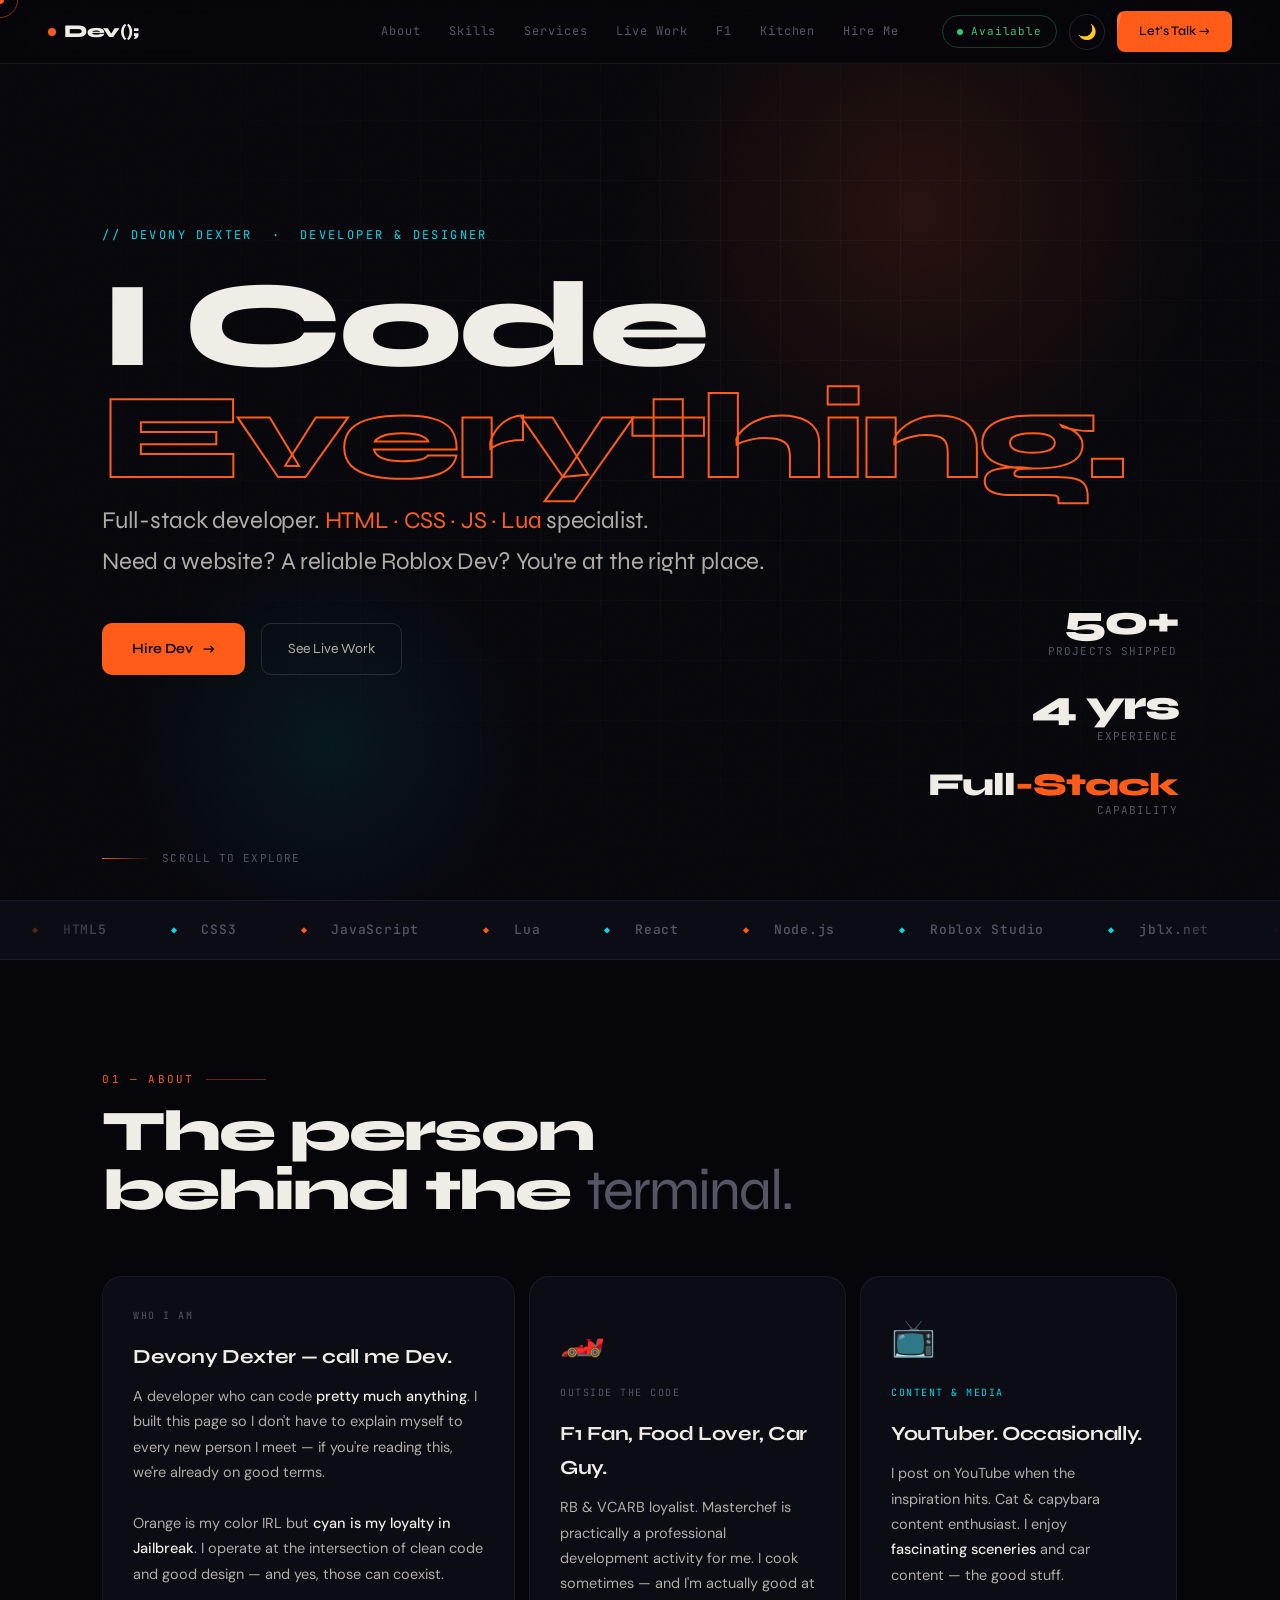
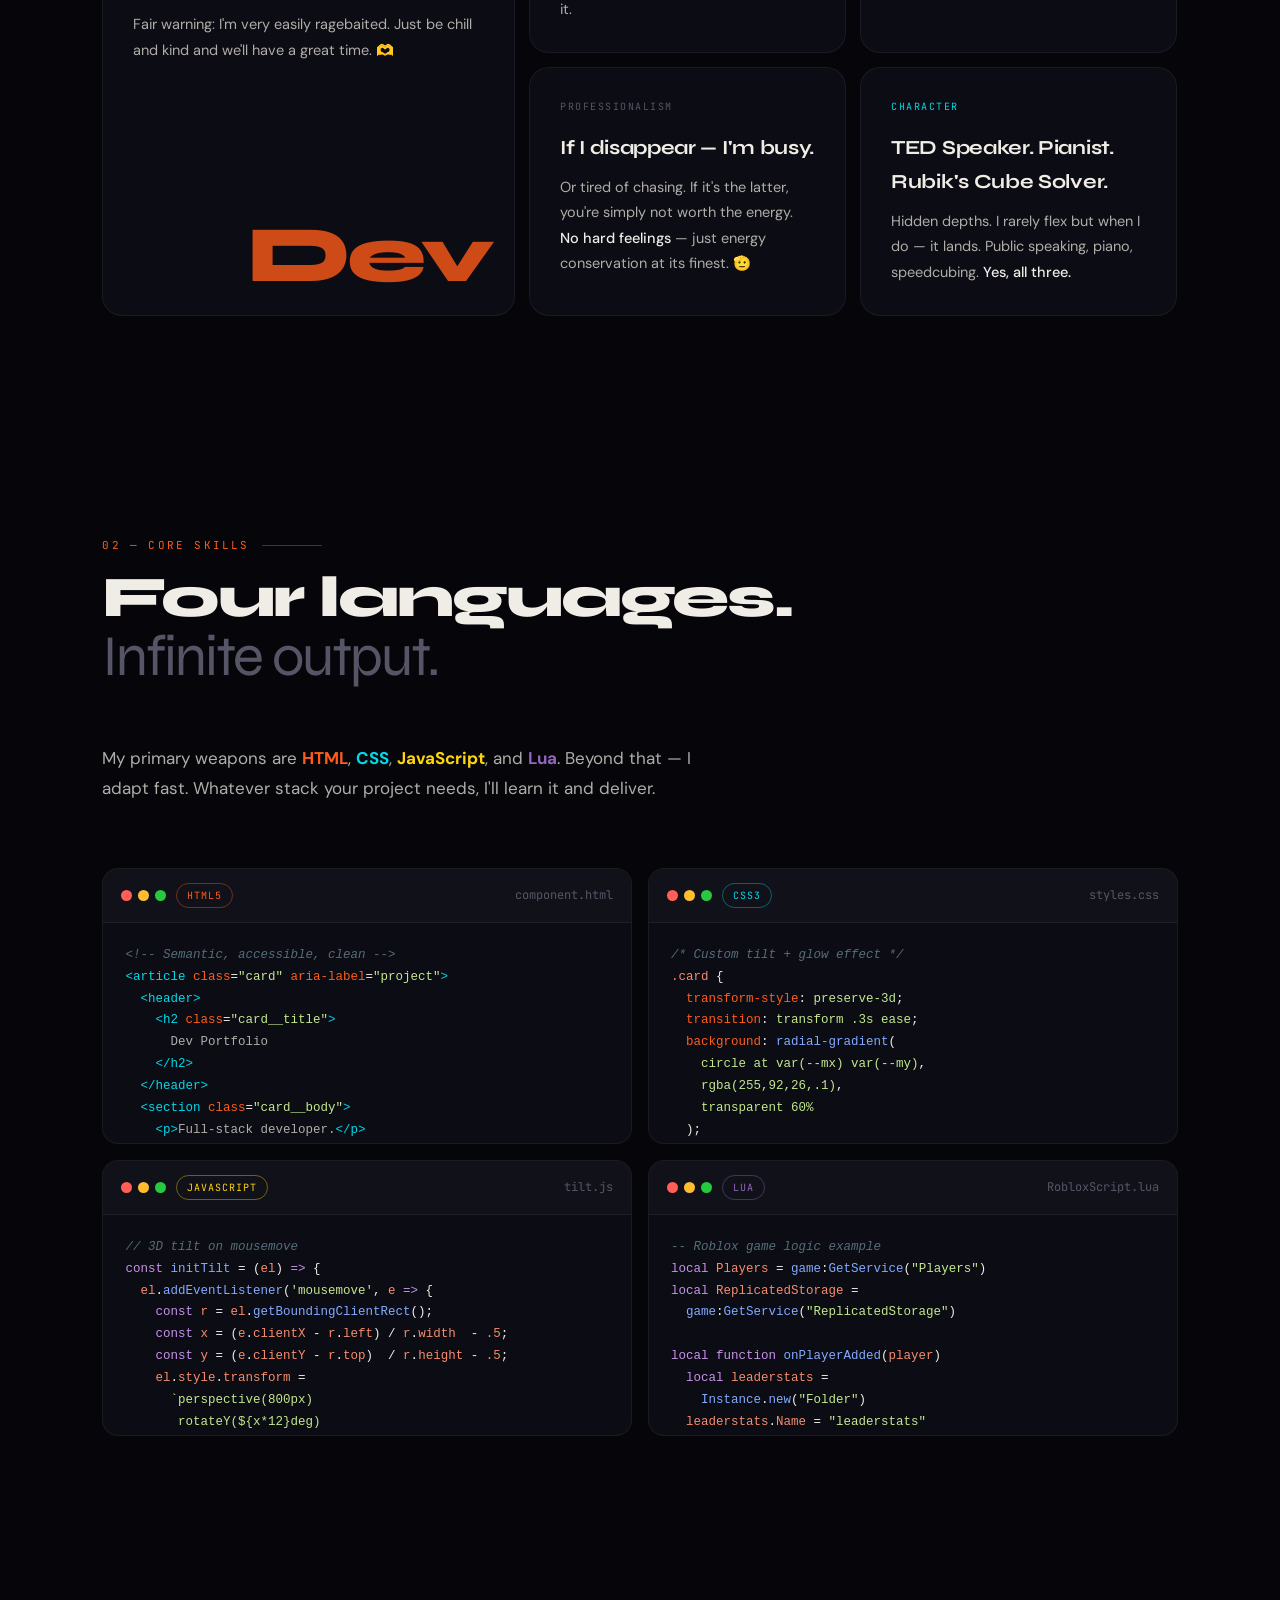
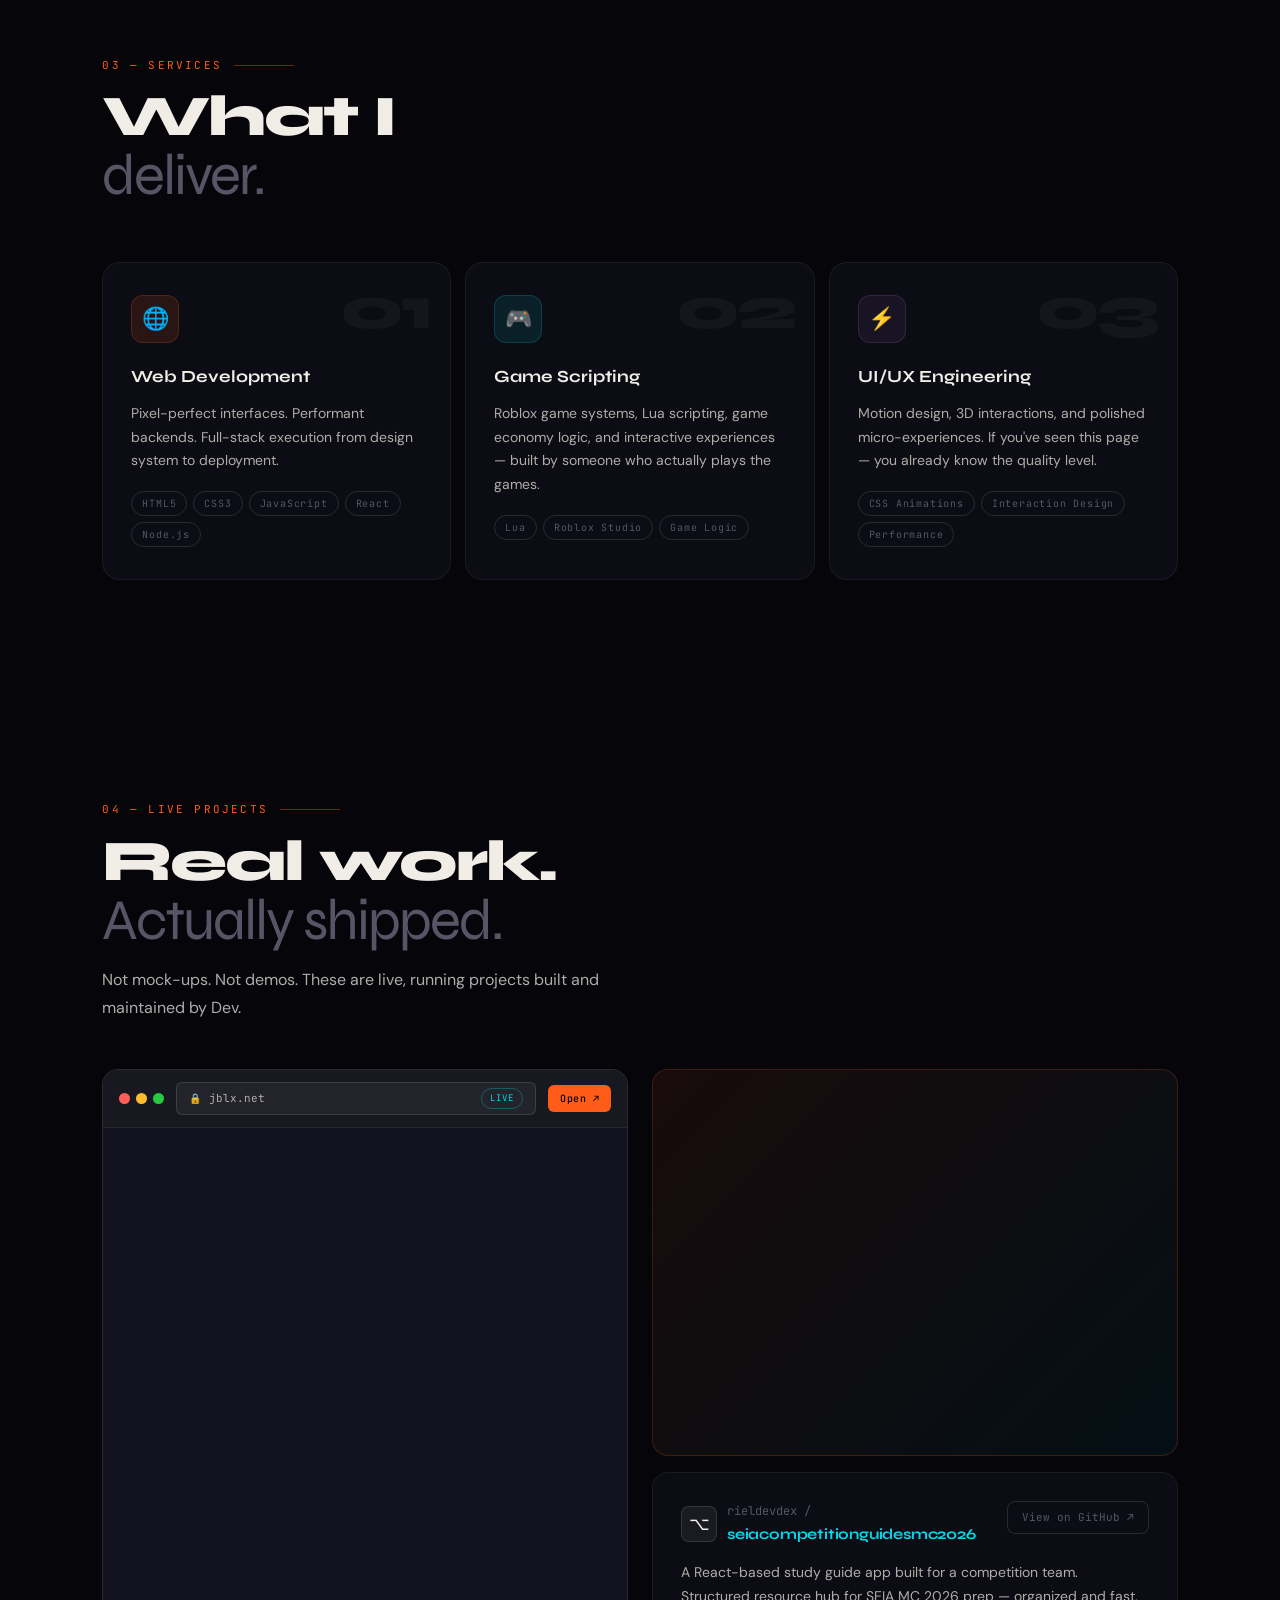
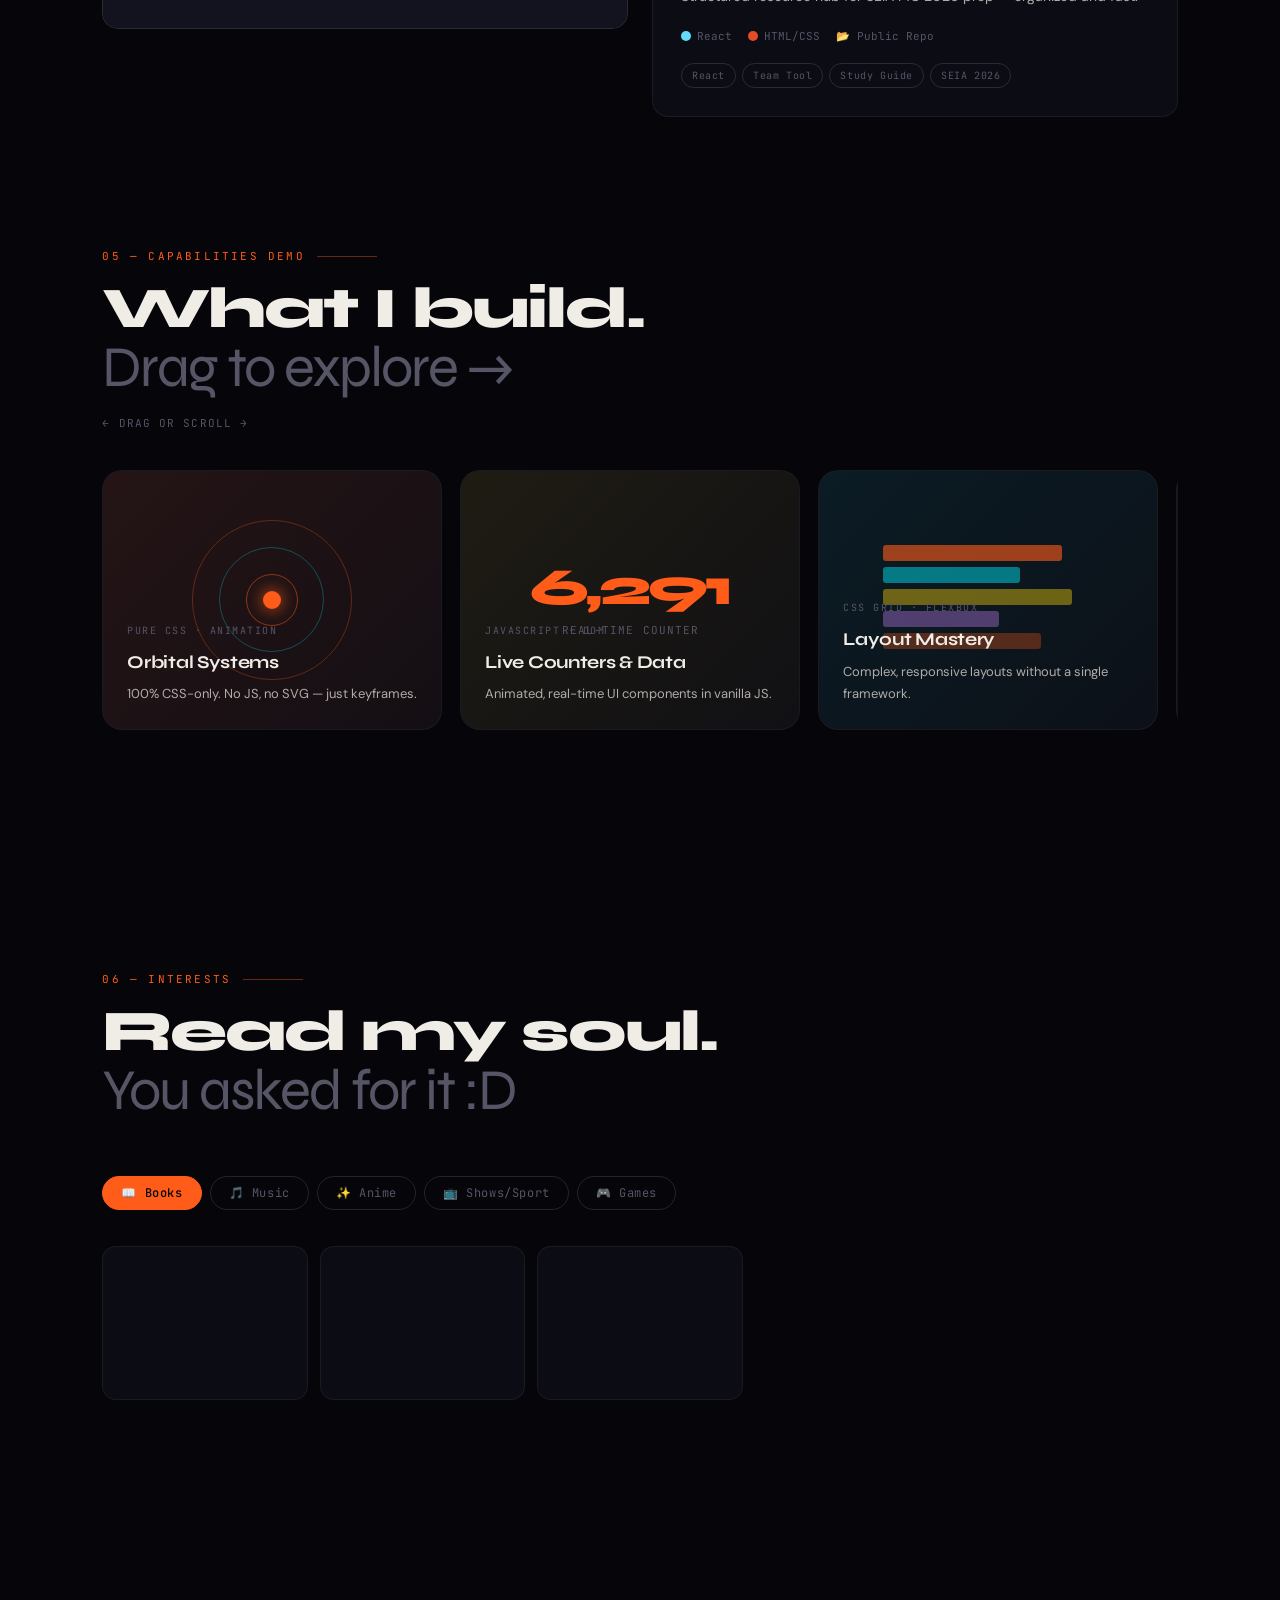
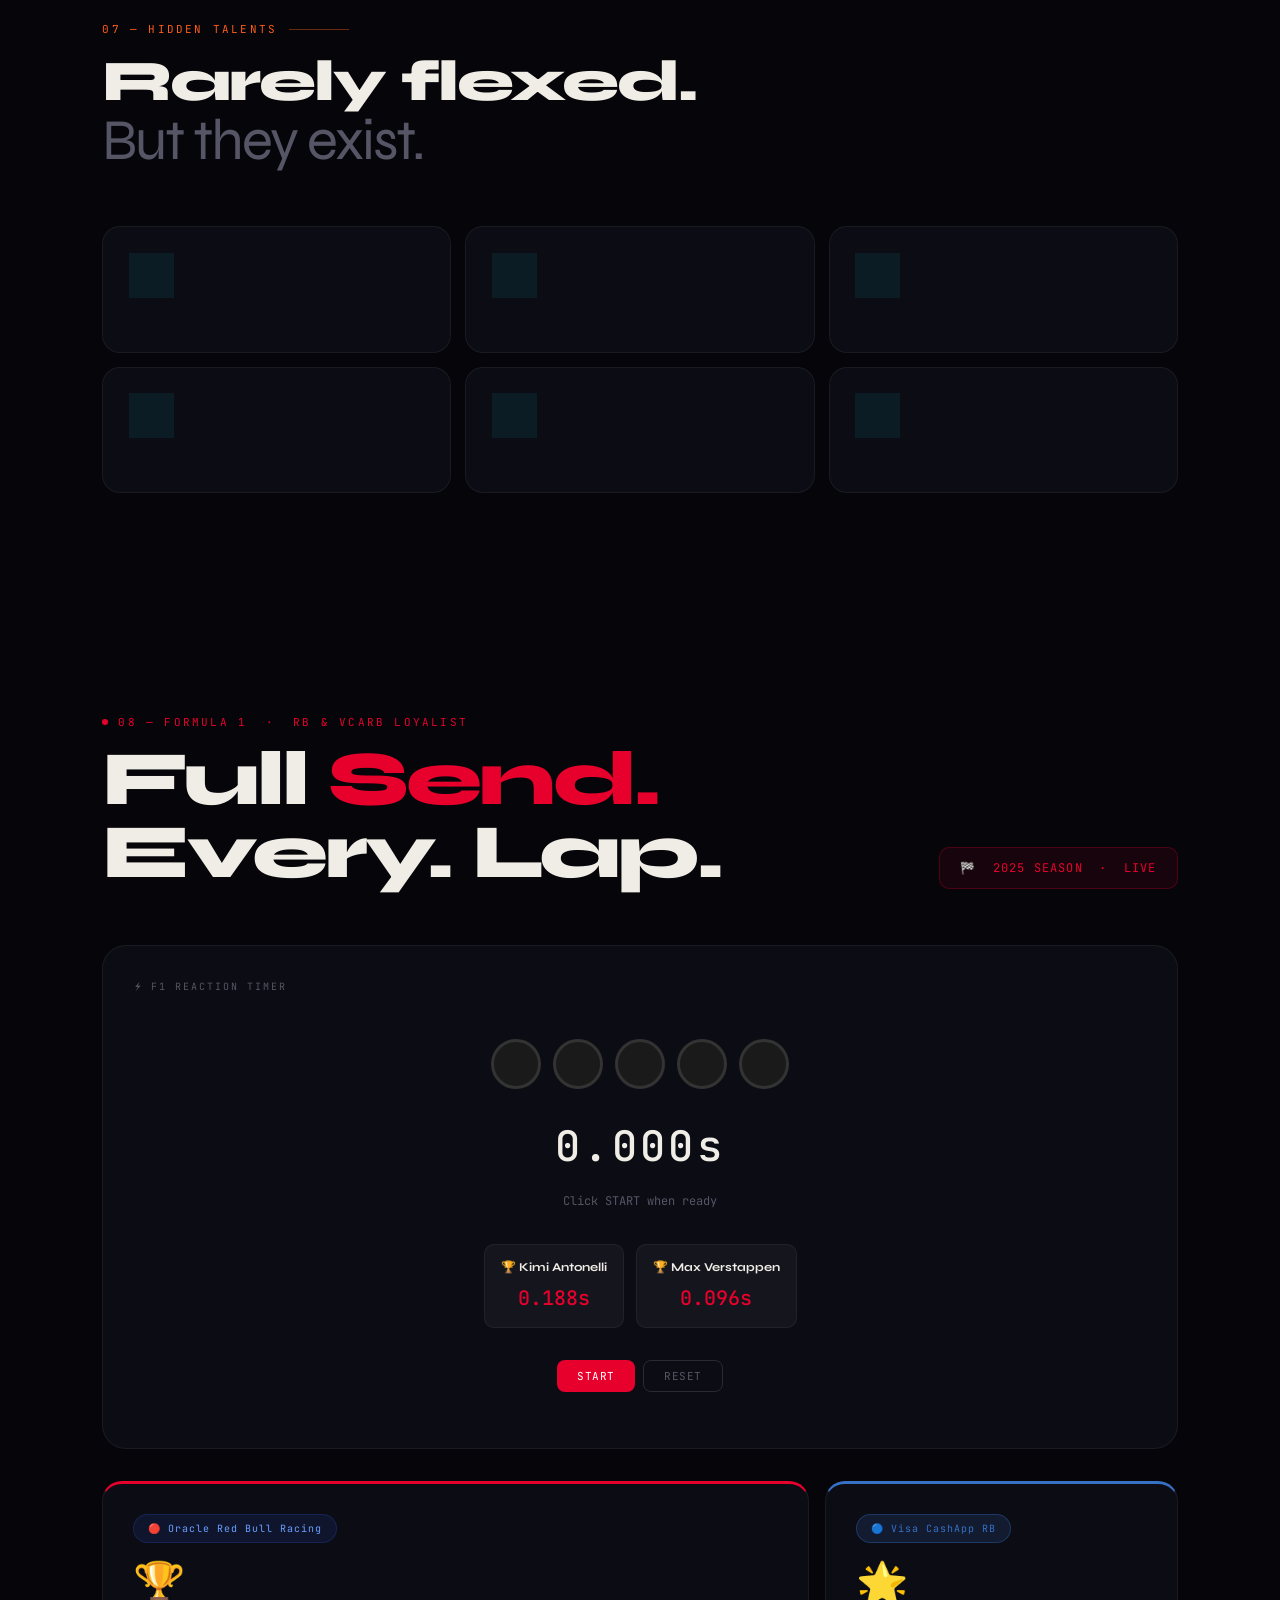
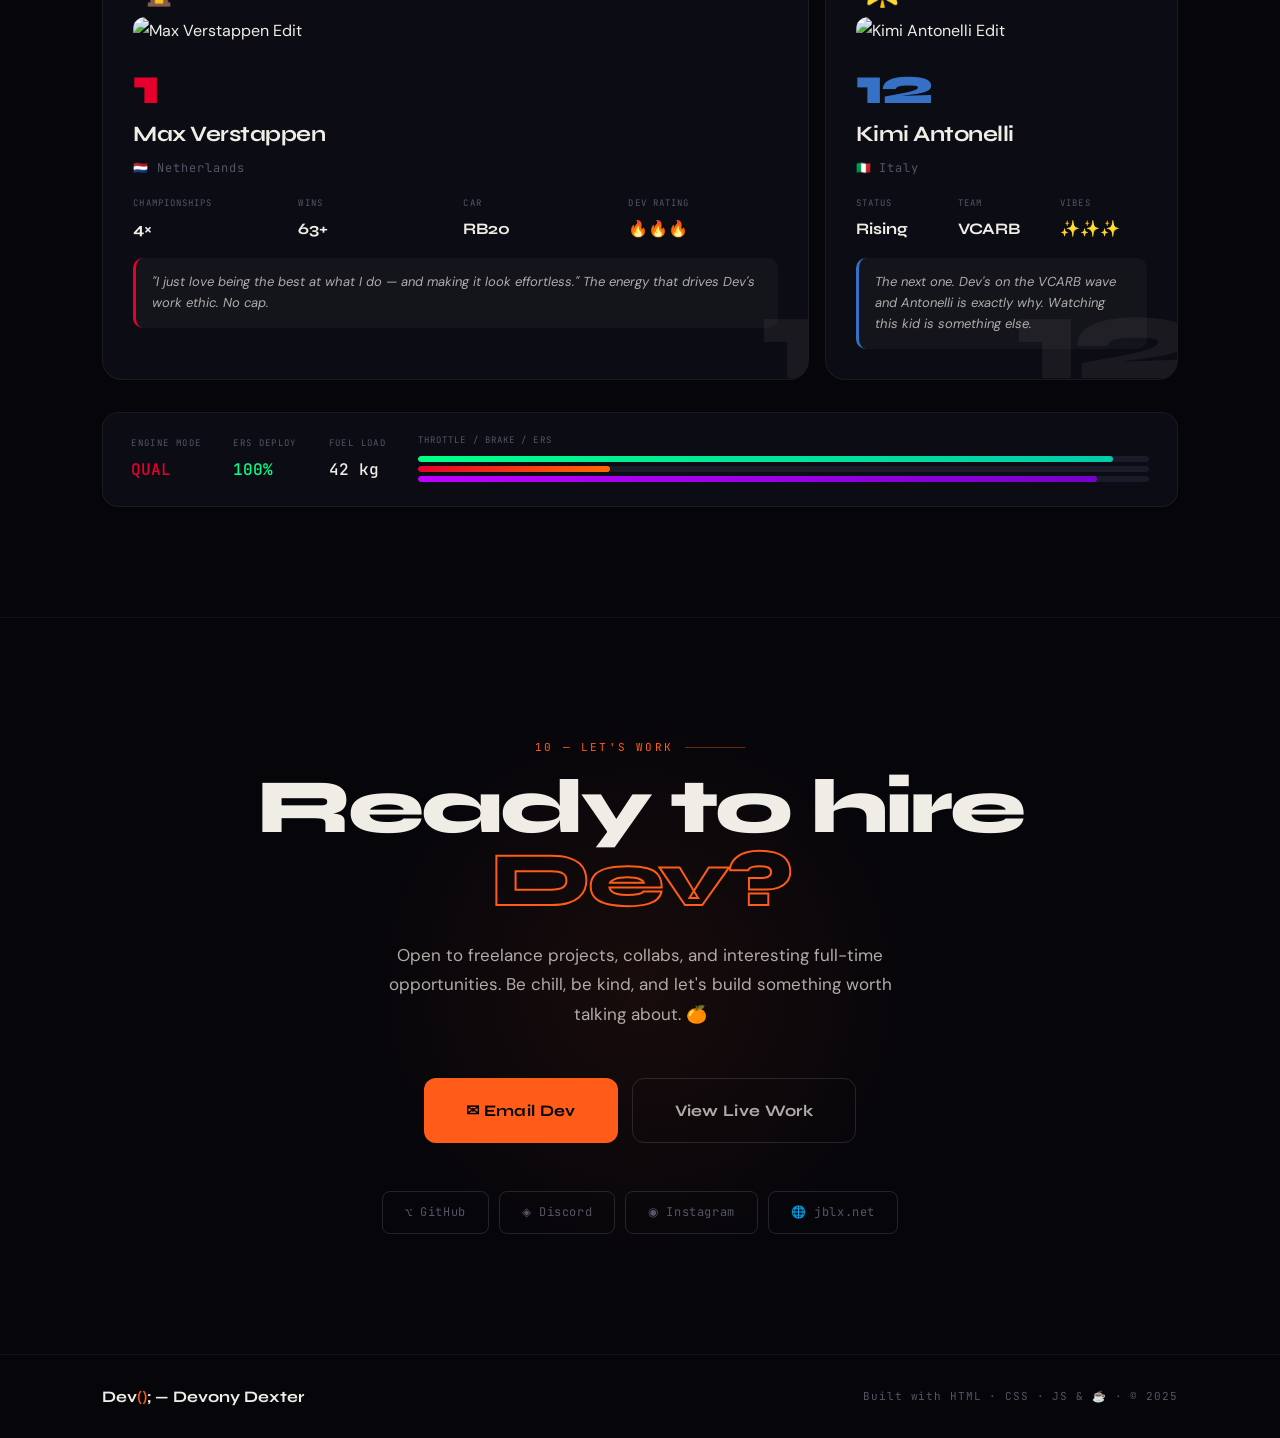
==== index.html @ 5dbaa6ad "First commit" ====
<!DOCTYPE html>
<html lang="en" data-theme="dark">
<head>
<meta charset="UTF-8"/>
<meta name="viewport" content="width=device-width, initial-scale=1.0"/>
<title>Dev — Devony Dexter · Developer</title>
<link rel="preconnect" href="https://fonts.googleapis.com"/>
<link rel="preconnect" href="https://fonts.gstatic.com" crossorigin/>
<link href="https://fonts.googleapis.com/css2?family=Syne:wght@400;600;700;800&family=JetBrains+Mono:wght@300;400;500&family=DM+Sans:ital,wght@0,300;0,400;0,500;1,300&display=swap" rel="stylesheet"/>
<style>
*,*::before,*::after{box-sizing:border-box;margin:0;padding:0}

/* ── THEME SYSTEM ── */
:root{
  --bg:#05050A;--bg1:#0C0C14;--bg2:#131320;--bg3:#1A1A2A;
  --surface:rgba(255,255,255,0.04);
  --or:#FF5C1A;--or2:#FF8450;--or-glow:rgba(255,92,26,0.18);
  --cy:#00D9E8;--cy2:#7AEEF6;--cy-glow:rgba(0,217,232,0.12);
  --wh:#F0EDE6;--wh2:#B0ADA8;--mu:#555566;
  --border:rgba(255,255,255,0.06);--border2:rgba(255,255,255,0.12);--border3:rgba(255,255,255,0.20);
  --f1-red:#E8002D;--f1-blue:#3671C6;--rb-blue:#1E3D8F;--rb-yellow:#FFC906;
  --fire1:#FF3D00;--fire2:#FF8C00;--fire3:#FFD600;
}
[data-theme="light"]{
  --bg:#F5F4F0;--bg1:#EDECEA;--bg2:#E4E3E0;--bg3:#DDDCD8;
  --surface:rgba(0,0,0,0.04);
  --wh:#1A1A2A;--wh2:#444455;--mu:#999AAA;
  --border:rgba(0,0,0,0.08);--border2:rgba(0,0,0,0.14);--border3:rgba(0,0,0,0.22);
}

html{scroll-behavior:smooth;cursor:none}
body{background:var(--bg);color:var(--wh);font-family:'DM Sans',sans-serif;font-size:16px;line-height:1.7;overflow-x:hidden;transition:background .4s,color .3s}
::selection{background:var(--or);color:#000}
a{text-decoration:none;color:inherit}

/* ── EMBER TRAIL ── */
#trail-canvas{position:fixed;inset:0;pointer-events:none;z-index:9990}

/* ── CURSOR ── */
#cursor-dot{position:fixed;width:8px;height:8px;background:var(--or);border-radius:50%;pointer-events:none;z-index:9999;transform:translate(-50%,-50%);transition:width .15s,height .15s,background .15s}
#cursor-ring{position:fixed;width:36px;height:36px;border:1px solid rgba(255,92,26,0.5);border-radius:50%;pointer-events:none;z-index:9998;transform:translate(-50%,-50%);transition:width .2s,height .2s,border-color .2s}
body.cursor-hover #cursor-dot{width:12px;height:12px;background:var(--cy)}
body.cursor-hover #cursor-ring{width:52px;height:52px;border-color:rgba(0,217,232,0.5)}
body.cursor-click #cursor-dot{width:5px;height:5px}

/* ── PROGRESS ── */
#progress-bar{position:fixed;top:0;left:0;height:2px;background:linear-gradient(90deg,var(--or),var(--cy));width:0%;z-index:9997}

/* ── NAV ── */
nav{position:fixed;top:0;left:0;right:0;z-index:500;padding:0 48px;height:64px;display:flex;align-items:center;justify-content:space-between;background:rgba(5,5,10,0.85);backdrop-filter:blur(20px) saturate(1.5);border-bottom:1px solid var(--border);transition:background .4s}
[data-theme="light"] nav{background:rgba(245,244,240,0.9)}
.nav-logo{font-family:'Syne',sans-serif;font-weight:800;font-size:18px;letter-spacing:-0.5px;color:var(--wh);display:flex;align-items:center;gap:8px}
.nav-logo .dot{width:8px;height:8px;border-radius:50%;background:var(--or);animation:pulse-dot 2s infinite}
@keyframes pulse-dot{0%,100%{box-shadow:0 0 0 0 rgba(255,92,26,.5)}70%{box-shadow:0 0 0 8px transparent}}
.nav-center{display:flex;gap:28px;position:absolute;left:50%;transform:translateX(-50%)}
.nav-center a{font-family:'JetBrains Mono',monospace;font-size:12px;color:var(--mu);letter-spacing:.08em;transition:color .2s;padding:4px 0;position:relative}
.nav-center a::after{content:'';position:absolute;bottom:0;left:0;width:0;height:1px;background:var(--or);transition:width .2s}
.nav-center a:hover{color:var(--wh)}
.nav-center a:hover::after{width:100%}
.nav-right{display:flex;align-items:center;gap:12px}
.status-pill{display:flex;align-items:center;gap:8px;padding:6px 14px;border-radius:100px;border:1px solid rgba(46,204,113,.3);font-family:'JetBrains Mono',monospace;font-size:11px;color:#2ECC71;letter-spacing:.08em}
.status-dot{width:6px;height:6px;border-radius:50%;background:#2ECC71;animation:blink 2s infinite}
@keyframes blink{0%,100%{opacity:1}50%{opacity:.3}}

/* THEME TOGGLE */
.theme-toggle{width:36px;height:36px;border-radius:50%;border:1px solid var(--border2);background:transparent;cursor:none;display:flex;align-items:center;justify-content:center;font-size:15px;transition:border-color .2s,background .2s}
.theme-toggle:hover{border-color:var(--or);background:rgba(255,92,26,.08)}

.btn-hire{padding:9px 22px;border-radius:8px;background:var(--or);color:#000;font-size:13px;font-weight:500;font-family:'Syne',sans-serif;transition:background .2s;position:relative;overflow:hidden}
.btn-hire::before{content:'';position:absolute;inset:0;background:rgba(255,255,255,.15);transform:translateX(-100%) skew(-15deg);transition:transform .4s}
.btn-hire:hover::before{transform:translateX(150%) skew(-15deg)}
.btn-hire:hover{background:var(--or2)}

/* ── HERO ── */
#hero{position:relative;height:100vh;min-height:700px;display:flex;flex-direction:column;justify-content:center;padding:0 8vw;overflow:hidden}
.hero-noise{position:absolute;inset:0;pointer-events:none;opacity:.03;background-image:url("data:image/svg+xml,%3Csvg viewBox='0 0 256 256' xmlns='http://www.w3.org/2000/svg'%3E%3Cfilter id='noise'%3E%3CfeTurbulence type='fractalNoise' baseFrequency='.9' numOctaves='4' stitchTiles='stitch'/%3E%3C/filter%3E%3Crect width='100%25' height='100%25' filter='url(%23noise)'/%3E%3C/svg%3E");background-size:200px 200px}
.hero-grid-bg{position:absolute;inset:0;pointer-events:none;background-image:linear-gradient(rgba(255,255,255,.03) 1px,transparent 1px),linear-gradient(90deg,rgba(255,255,255,.03) 1px,transparent 1px);background-size:60px 60px;mask-image:radial-gradient(ellipse 80% 80% at 60% 40%,black 20%,transparent 80%)}
.hero-glow-or{position:absolute;width:600px;height:600px;border-radius:50%;background:radial-gradient(circle,rgba(255,92,26,.13),transparent 70%);top:-10%;right:5%;pointer-events:none}
.hero-glow-cy{position:absolute;width:400px;height:400px;border-radius:50%;background:radial-gradient(circle,rgba(0,217,232,.08),transparent 70%);bottom:-5%;left:10%;pointer-events:none}
.hero-eyebrow{font-family:'JetBrains Mono',monospace;font-size:12px;letter-spacing:.2em;text-transform:uppercase;color:var(--cy);margin-bottom:24px;opacity:0;animation:fadeUp .8s .2s forwards}
.hero-name{font-family:'Syne',sans-serif;font-weight:800;font-size:clamp(60px,9.5vw,130px);line-height:.92;letter-spacing:-4px;color:var(--wh);margin-bottom:8px;opacity:0;animation:fadeUp .8s .35s forwards;will-change:transform}
.hero-name .stroke{-webkit-text-stroke:2px var(--or);color:transparent}
.hero-tagline{font-family:'Syne',sans-serif;font-size:clamp(16px,2vw,24px);color:var(--wh2);font-weight:400;letter-spacing:-.3px;margin-bottom:40px;opacity:0;animation:fadeUp .8s .5s forwards}
.hero-tagline .accent{color:var(--or)}
.hero-cta-row{display:flex;gap:16px;align-items:center;opacity:0;animation:fadeUp .8s .65s forwards}
.btn-primary{display:inline-flex;align-items:center;gap:10px;padding:14px 30px;border-radius:10px;background:var(--or);color:#000;font-weight:600;font-family:'Syne',sans-serif;font-size:14px;position:relative;overflow:hidden;transition:transform .2s}
.btn-primary:hover{transform:translateY(-2px)}
.btn-primary .arrow{transition:transform .2s}
.btn-primary:hover .arrow{transform:translateX(4px)}
.btn-outline{display:inline-flex;align-items:center;gap:8px;padding:13px 26px;border-radius:10px;border:1px solid var(--border2);color:var(--wh2);font-size:14px;font-family:'Syne',sans-serif;transition:border-color .2s,color .2s,transform .2s}
.btn-outline:hover{border-color:var(--cy);color:var(--cy);transform:translateY(-2px)}
.hero-stats{position:absolute;right:8vw;bottom:80px;display:flex;flex-direction:column;gap:24px;opacity:0;animation:fadeUp .8s .8s forwards}
.hero-stat{text-align:right}
.hero-stat .num{font-family:'Syne',sans-serif;font-weight:800;font-size:42px;letter-spacing:-2px;color:var(--wh);line-height:1}
.hero-stat .num .suf{color:var(--or);font-size:32px}
.hero-stat .label{font-family:'JetBrains Mono',monospace;font-size:11px;color:var(--mu);letter-spacing:.1em;text-transform:uppercase}
.hero-scroll{position:absolute;bottom:32px;left:8vw;font-family:'JetBrains Mono',monospace;font-size:11px;color:var(--mu);display:flex;align-items:center;gap:12px;letter-spacing:.1em;text-transform:uppercase;opacity:0;animation:fadeUp .8s 1s forwards}
.hero-scroll-line{width:48px;height:1px;background:linear-gradient(90deg,var(--or),transparent);animation:scrollline 2s infinite}
@keyframes scrollline{0%{width:0;opacity:0}50%{opacity:1}100%{width:48px;opacity:0}}
@keyframes fadeUp{from{opacity:0;transform:translateY(20px)}to{opacity:1;transform:translateY(0)}}

/* ── MARQUEE ── */
.marquee-wrap{border-top:1px solid var(--border);border-bottom:1px solid var(--border);padding:18px 0;overflow:hidden;background:var(--bg1);position:relative}
.marquee-wrap::before,.marquee-wrap::after{content:'';position:absolute;top:0;bottom:0;width:120px;z-index:2}
.marquee-wrap::before{left:0;background:linear-gradient(90deg,var(--bg1),transparent)}
.marquee-wrap::after{right:0;background:linear-gradient(-90deg,var(--bg1),transparent)}
.marquee-track{display:flex;animation:marquee 28s linear infinite;width:max-content}
.marquee-track:hover{animation-play-state:paused}
.marquee-item{display:flex;align-items:center;gap:24px;padding:0 32px;font-family:'JetBrains Mono',monospace;font-size:13px;font-weight:500;color:var(--mu);letter-spacing:.06em;white-space:nowrap;transition:color .2s}
.marquee-item:hover{color:var(--wh)}
.marquee-item .mk{color:var(--or);font-size:10px}
.marquee-item.cy .mk{color:var(--cy)}
@keyframes marquee{from{transform:translateX(0)}to{transform:translateX(-50%)}}

/* ── SECTION BASE ── */
.section{padding:110px 8vw;max-width:1280px;margin:0 auto}
.sec-label{font-family:'JetBrains Mono',monospace;font-size:11px;letter-spacing:.2em;text-transform:uppercase;color:var(--or);margin-bottom:14px;display:flex;align-items:center;gap:12px}
.sec-label::after{content:'';flex:1;max-width:60px;height:1px;background:var(--or);opacity:.4}
.sec-title{font-family:'Syne',sans-serif;font-weight:800;font-size:clamp(34px,4.5vw,58px);letter-spacing:-2px;line-height:1.02;margin-bottom:56px}
.sec-title .dim{color:var(--mu);font-weight:400}

/* ── ABOUT ── */
.about-bento{display:grid;grid-template-columns:1.3fr 1fr 1fr;grid-template-rows:auto auto;gap:14px}
.a-card{background:var(--bg1);border:1px solid var(--border);border-radius:20px;padding:30px;position:relative;overflow:hidden;transform-style:preserve-3d;transition:border-color .3s,box-shadow .3s;will-change:transform}
.a-card::before{content:'';position:absolute;inset:0;border-radius:20px;background:radial-gradient(circle at var(--mx,50%) var(--my,50%),rgba(255,92,26,.08),transparent 60%);opacity:0;transition:opacity .3s;pointer-events:none}
.a-card:hover::before{opacity:1}
.a-card:hover{border-color:var(--border2);box-shadow:0 20px 60px rgba(0,0,0,.4)}
.a-card.tall{grid-row:span 2}
.card-tag{font-family:'JetBrains Mono',monospace;font-size:10px;letter-spacing:.15em;text-transform:uppercase;color:var(--mu);margin-bottom:16px}
.card-h{font-family:'Syne',sans-serif;font-weight:700;font-size:20px;margin-bottom:10px;letter-spacing:-.3px}
.card-p{color:var(--wh2);font-size:14.5px;line-height:1.75}
.card-p strong{color:var(--wh);font-weight:500}
.card-big-num{font-family:'Syne',sans-serif;font-weight:800;font-size:80px;line-height:1;letter-spacing:-4px;color:var(--or);opacity:.8;position:absolute;bottom:20px;right:24px}
.card-emoji{font-size:36px;margin-bottom:16px;display:block}
.cy-accent .card-tag{color:var(--cy)}
.cy-accent:hover{border-color:rgba(0,217,232,.2)!important}
.cy-accent::before{background:radial-gradient(circle at var(--mx,50%) var(--my,50%),rgba(0,217,232,.07),transparent 60%)!important}

/* ── SKILLS CODE WINDOWS ── */
.skills-intro{color:var(--wh2);font-size:17px;max-width:600px;margin-bottom:64px;line-height:1.8}
.code-grid{display:grid;grid-template-columns:1fr 1fr;gap:16px}
.code-window{background:var(--bg1);border:1px solid var(--border);border-radius:16px;overflow:hidden;transform-style:preserve-3d;transition:border-color .3s,box-shadow .3s,transform .3s}
.code-window:hover{border-color:var(--border2);box-shadow:0 24px 64px rgba(0,0,0,.5)}
.cw-topbar{display:flex;align-items:center;gap:10px;padding:14px 18px;border-bottom:1px solid var(--border);background:rgba(255,255,255,.02)}
.cw-dots{display:flex;gap:6px}
.cw-dot{width:11px;height:11px;border-radius:50%}
.cw-dot.red{background:#FF5F57}.cw-dot.yel{background:#FFBD2E}.cw-dot.grn{background:#28C840}
.cw-file{font-family:'JetBrains Mono',monospace;font-size:12px;color:var(--mu);margin-left:auto}
.cw-lang-badge{font-family:'JetBrains Mono',monospace;font-size:10px;letter-spacing:.1em;text-transform:uppercase;padding:3px 10px;border-radius:100px;border:1px solid;margin-right:4px}
.lang-html .cw-lang-badge{border-color:rgba(255,92,26,.4);color:var(--or)}
.lang-css  .cw-lang-badge{border-color:rgba(0,217,232,.4);color:var(--cy)}
.lang-js   .cw-lang-badge{border-color:rgba(255,214,10,.4);color:#FFD60A}
.lang-lua  .cw-lang-badge{border-color:rgba(148,103,189,.4);color:#9467BD}
.cw-body{padding:22px;font-family:'JetBrains Mono',monospace;font-size:12.5px;line-height:1.75;overflow:auto;max-height:220px}
.cw-body::-webkit-scrollbar{width:4px}
.cw-body::-webkit-scrollbar-thumb{background:var(--border2);border-radius:2px}
.k{color:#C792EA}.s{color:#C3E88D}.c{color:#546E7A;font-style:italic}.f{color:#82AAFF}.n{color:#F78C6C}.t{color:var(--cy)}.a{color:var(--or)}.p{color:var(--wh2)}

/* ── SERVICES ── */
.services-grid{display:grid;grid-template-columns:repeat(3,1fr);gap:14px}
.serv-card{background:var(--bg1);border:1px solid var(--border);border-radius:18px;padding:32px 28px;position:relative;overflow:hidden;transition:border-color .3s,transform .3s,box-shadow .3s;transform-style:preserve-3d}
.serv-card:hover{border-color:var(--border2);transform:translateY(-4px);box-shadow:0 30px 60px rgba(0,0,0,.4)}
.serv-num{font-family:'Syne',sans-serif;font-weight:800;font-size:60px;line-height:1;color:rgba(255,255,255,.04);letter-spacing:-3px;position:absolute;top:16px;right:20px}
.serv-icon{width:48px;height:48px;border-radius:12px;margin-bottom:20px;display:flex;align-items:center;justify-content:center;font-size:22px}
.serv-icon.or{background:rgba(255,92,26,.12);border:1px solid rgba(255,92,26,.2)}
.serv-icon.cy{background:rgba(0,217,232,.1);border:1px solid rgba(0,217,232,.18)}
.serv-icon.pu{background:rgba(148,103,189,.1);border:1px solid rgba(148,103,189,.2)}
.serv-h{font-family:'Syne',sans-serif;font-weight:700;font-size:17px;margin-bottom:10px}
.serv-p{color:var(--wh2);font-size:14px;line-height:1.7}
.serv-tags{display:flex;flex-wrap:wrap;gap:6px;margin-top:18px}
.serv-tag{font-family:'JetBrains Mono',monospace;font-size:10px;letter-spacing:.08em;padding:3px 10px;border-radius:100px;border:1px solid var(--border2);color:var(--mu)}

/* ── LIVE PROJECTS ── */
.live-projects-grid{display:grid;grid-template-columns:1fr 1fr;gap:24px;align-items:start}
.browser-frame-wrap{display:flex;flex-direction:column;border-radius:16px;overflow:hidden;border:1px solid var(--border2);background:var(--bg1);transition:border-color .3s,box-shadow .3s,transform .3s;transform-style:preserve-3d}
.browser-frame-wrap:hover{border-color:rgba(255,92,26,.35);box-shadow:0 32px 80px rgba(0,0,0,.6);transform:translateY(-4px)}
.browser-chrome{background:#181820;padding:12px 16px;display:flex;align-items:center;gap:12px;border-bottom:1px solid var(--border);flex-shrink:0}
.chrome-dots{display:flex;gap:6px}
.chrome-dot{width:11px;height:11px;border-radius:50%}
.chrome-dot.r{background:#FF5F57}.chrome-dot.y{background:#FFBD2E}.chrome-dot.g{background:#28C840}
.chrome-url-bar{flex:1;background:rgba(255,255,255,.05);border:1px solid var(--border2);border-radius:6px;padding:5px 12px;font-family:'JetBrains Mono',monospace;font-size:11px;color:var(--wh2);display:flex;align-items:center;gap:8px}
.chrome-lock{color:#2ECC71;font-size:10px}
.chrome-badge{margin-left:auto;font-family:'JetBrains Mono',monospace;font-size:9px;letter-spacing:.1em;color:var(--cy);border:1px solid rgba(0,217,232,.3);padding:2px 8px;border-radius:100px;text-transform:uppercase}
.chrome-open-btn{display:flex;align-items:center;gap:6px;padding:5px 12px;border-radius:6px;background:var(--or);color:#000;font-family:'JetBrains Mono',monospace;font-size:10px;font-weight:500;transition:background .2s;white-space:nowrap;letter-spacing:.05em}
.chrome-open-btn:hover{background:var(--or2)}
.iframe-container{position:relative;width:100%;height:500px;background:var(--bg2);overflow:hidden}
.iframe-container iframe{width:100%;height:100%;border:none;display:block}
.iframe-fallback{position:absolute;inset:0;display:flex;flex-direction:column;align-items:center;justify-content:center;gap:16px;background:var(--bg2);opacity:0;pointer-events:none;transition:opacity .3s}
.iframe-fallback.show{opacity:1;pointer-events:all}
.fallback-icon{font-size:40px;margin-bottom:8px}
.fallback-title{font-family:'Syne',sans-serif;font-weight:700;font-size:18px}
.fallback-note{color:var(--wh2);font-size:13px;text-align:center;max-width:280px;line-height:1.6}
.fallback-link{display:inline-flex;align-items:center;gap:8px;padding:10px 22px;border-radius:8px;background:var(--or);color:#000;font-family:'Syne',sans-serif;font-weight:600;font-size:13px;margin-top:4px;transition:background .2s}
.fallback-link:hover{background:var(--or2)}
.iframe-loading{position:absolute;inset:0;background:linear-gradient(90deg,var(--bg2) 0%,var(--bg3) 50%,var(--bg2) 100%);background-size:200% 100%;animation:shimmer 1.5s infinite}
@keyframes shimmer{0%{background-position:200% 0}100%{background-position:-200% 0}}
.project-cards-col{display:flex;flex-direction:column;gap:16px}
.github-card{background:var(--bg1);border:1px solid var(--border);border-radius:16px;padding:28px;position:relative;overflow:hidden;transform-style:preserve-3d;transition:border-color .3s,box-shadow .3s,transform .3s}
.github-card:hover{border-color:var(--border2);transform:translateY(-3px);box-shadow:0 24px 48px rgba(0,0,0,.4)}
.github-card::before{content:'';position:absolute;inset:0;background:radial-gradient(circle at var(--mx,50%) var(--my,50%),rgba(255,92,26,.06),transparent 60%);opacity:0;transition:opacity .3s;pointer-events:none}
.github-card:hover::before{opacity:1}
.gh-top{display:flex;align-items:flex-start;justify-content:space-between;gap:12px;margin-bottom:14px}
.gh-icon-wrap{display:flex;align-items:center;gap:10px}
.gh-octo{width:36px;height:36px;border-radius:8px;background:rgba(255,255,255,.06);border:1px solid var(--border2);display:flex;align-items:center;justify-content:center;font-size:18px}
.gh-repo-path{font-family:'JetBrains Mono',monospace;font-size:12px;color:var(--mu)}
.gh-repo-name{font-family:'Syne',sans-serif;font-weight:700;font-size:15px;color:var(--cy);letter-spacing:-.2px}
.gh-ext-btn{display:flex;align-items:center;gap:6px;padding:6px 14px;border-radius:8px;border:1px solid var(--border2);font-family:'JetBrains Mono',monospace;font-size:11px;color:var(--mu);transition:all .2s;white-space:nowrap;flex-shrink:0}
.gh-ext-btn:hover{border-color:var(--or);color:var(--or)}
.gh-desc{color:var(--wh2);font-size:14px;line-height:1.7;margin-bottom:18px}
.gh-meta{display:flex;gap:16px;flex-wrap:wrap;margin-bottom:18px}
.gh-badge{display:flex;align-items:center;gap:6px;font-family:'JetBrains Mono',monospace;font-size:11px;color:var(--mu)}
.gh-lang-dot{width:10px;height:10px;border-radius:50%}
.gh-lang-dot.react{background:#61DAFB}.gh-lang-dot.html{background:#E34C26}.gh-lang-dot.lua{background:#9467BD}
.gh-tags{display:flex;gap:6px;flex-wrap:wrap}
.gh-tag{font-family:'JetBrains Mono',monospace;font-size:10px;letter-spacing:.06em;padding:3px 10px;border-radius:100px;border:1px solid var(--border2);color:var(--mu)}
.site-info-card{background:linear-gradient(135deg,rgba(255,92,26,.08),rgba(0,217,232,.05));border:1px solid rgba(255,92,26,.2);border-radius:16px;padding:24px;transform-style:preserve-3d;transition:border-color .3s,transform .3s,box-shadow .3s}
.site-info-card:hover{border-color:rgba(255,92,26,.4);transform:translateY(-3px);box-shadow:0 20px 40px rgba(0,0,0,.3)}
.sic-top{display:flex;align-items:center;gap:10px;margin-bottom:14px}
.sic-live{display:flex;align-items:center;gap:7px;font-family:'JetBrains Mono',monospace;font-size:11px;color:#2ECC71;letter-spacing:.1em}
.sic-live-dot{width:7px;height:7px;border-radius:50%;background:#2ECC71;animation:blink 1.5s infinite}
.sic-title{font-family:'Syne',sans-serif;font-weight:700;font-size:20px;letter-spacing:-.3px;margin-bottom:8px}
.sic-url{font-family:'JetBrains Mono',monospace;font-size:12px;color:var(--cy);margin-bottom:12px}
.sic-desc{color:var(--wh2);font-size:13.5px;line-height:1.7;margin-bottom:18px}
.sic-features{display:flex;flex-direction:column;gap:6px;margin-bottom:18px}
.sic-feat{display:flex;align-items:center;gap:8px;font-size:13px;color:var(--wh2)}
.sic-feat::before{content:'';width:5px;height:5px;border-radius:50%;background:var(--or);flex-shrink:0}
.sic-link{display:inline-flex;align-items:center;gap:8px;padding:10px 20px;border-radius:8px;background:var(--or);color:#000;font-family:'Syne',sans-serif;font-weight:600;font-size:13px;transition:background .2s,transform .15s}
.sic-link:hover{background:var(--or2);transform:translateY(-1px)}

/* ── DEMO STRIP ── */
.showcase-outer{position:relative;padding:0 8vw}
.showcase-outer::before,.showcase-outer::after{content:'';position:absolute;top:0;bottom:0;width:100px;z-index:2;pointer-events:none}
.showcase-outer::before{left:0;background:linear-gradient(90deg,var(--bg),transparent)}
.showcase-outer::after{right:0;background:linear-gradient(-90deg,var(--bg),transparent)}
.showcase-track{display:flex;gap:18px;overflow-x:auto;padding:10px 0 30px;scroll-snap-type:x mandatory;-webkit-overflow-scrolling:touch;cursor:grab;user-select:none}
.showcase-track:active{cursor:grabbing}
.showcase-track::-webkit-scrollbar{display:none}
.sc-card{min-width:340px;height:260px;border-radius:20px;flex-shrink:0;scroll-snap-align:start;position:relative;overflow:hidden;border:1px solid var(--border);background:var(--bg1);transition:border-color .3s,box-shadow .3s;transform-style:preserve-3d}
.sc-card:hover{border-color:var(--border2);box-shadow:0 24px 48px rgba(0,0,0,.5)}
.sc-card-inner{position:absolute;inset:0;padding:24px;display:flex;flex-direction:column;justify-content:flex-end;z-index:2}
.sc-bg{position:absolute;inset:0;z-index:1;display:flex;align-items:center;justify-content:center;overflow:hidden}
.sc-type{font-family:'JetBrains Mono',monospace;font-size:10px;letter-spacing:.15em;text-transform:uppercase;color:var(--mu);margin-bottom:8px}
.sc-title{font-family:'Syne',sans-serif;font-weight:700;font-size:18px;letter-spacing:-.3px}
.sc-desc{color:var(--wh2);font-size:13px;margin-top:6px}
.sc-vis-1{background:linear-gradient(135deg,rgba(255,92,26,.1),rgba(255,92,26,.03))}
.sc-vis-2{background:linear-gradient(135deg,rgba(0,217,232,.08),rgba(0,217,232,.02))}
.sc-vis-3{background:linear-gradient(135deg,rgba(255,214,10,.08),rgba(255,214,10,.02))}
.sc-vis-4{background:linear-gradient(135deg,rgba(148,103,189,.1),rgba(148,103,189,.03))}
.sc-vis-5{background:linear-gradient(135deg,rgba(46,204,113,.08),rgba(46,204,113,.02))}
.demo-circles{position:relative;width:180px;height:180px}
.dc{position:absolute;border-radius:50%;border:1px solid;animation:spin1 8s linear infinite}
.dc1{width:160px;height:160px;border-color:rgba(255,92,26,.3);top:10px;left:10px}
.dc2{width:105px;height:105px;border-color:rgba(0,217,232,.3);top:37px;left:37px;animation-direction:reverse;animation-duration:6s}
.dc3{width:52px;height:52px;border-color:rgba(255,92,26,.5);top:64px;left:64px;animation-duration:4s}
.dc-core{position:absolute;width:18px;height:18px;border-radius:50%;background:var(--or);top:81px;left:81px;box-shadow:0 0 18px var(--or);animation:pulse-core 2s ease-in-out infinite}
@keyframes spin1{from{transform:rotate(0deg)}to{transform:rotate(360deg)}}
@keyframes pulse-core{0%,100%{transform:scale(1)}50%{transform:scale(1.4)}}
.demo-counter{text-align:center}
.demo-big{font-family:'Syne',sans-serif;font-weight:800;font-size:52px;letter-spacing:-3px;color:var(--or);line-height:1}
.demo-sub{font-family:'JetBrains Mono',monospace;font-size:11px;color:var(--mu);margin-top:8px;letter-spacing:.1em}
.demo-stripes{width:210px}
.stripe{height:16px;border-radius:3px;margin-bottom:6px;transform-origin:left;animation:stripeIn 2s ease-out infinite alternate}
.stripe:nth-child(1){background:rgba(255,92,26,.6);width:85%;animation-delay:0s}
.stripe:nth-child(2){background:rgba(0,217,232,.5);width:65%;animation-delay:.15s}
.stripe:nth-child(3){background:rgba(255,214,10,.4);width:90%;animation-delay:.3s}
.stripe:nth-child(4){background:rgba(148,103,189,.5);width:55%;animation-delay:.45s}
.stripe:nth-child(5){background:rgba(255,92,26,.3);width:75%;animation-delay:.6s}
@keyframes stripeIn{from{transform:scaleX(.5);opacity:.4}to{transform:scaleX(1);opacity:1}}
.demo-grid-boxes{display:grid;grid-template-columns:repeat(4,32px);gap:5px}
.gb{height:32px;border-radius:5px;animation:gbPulse 2s ease-in-out infinite}
.gb:nth-child(1){background:rgba(255,92,26,.6);animation-delay:.0s}
.gb:nth-child(2){background:rgba(255,92,26,.3);animation-delay:.1s}
.gb:nth-child(3){background:rgba(0,217,232,.5);animation-delay:.2s}
.gb:nth-child(4){background:rgba(255,92,26,.4);animation-delay:.3s}
.gb:nth-child(5){background:rgba(0,217,232,.3);animation-delay:.4s}
.gb:nth-child(6){background:rgba(255,92,26,.5);animation-delay:.5s}
.gb:nth-child(7){background:rgba(0,217,232,.4);animation-delay:.6s}
.gb:nth-child(8){background:rgba(255,214,10,.4);animation-delay:.7s}
.gb:nth-child(9){background:rgba(148,103,189,.5);animation-delay:.8s}
.gb:nth-child(10){background:rgba(255,92,26,.3);animation-delay:.9s}
.gb:nth-child(11){background:rgba(0,217,232,.6);animation-delay:1s}
.gb:nth-child(12){background:rgba(255,92,26,.4);animation-delay:1.1s}
@keyframes gbPulse{0%,100%{transform:scale(1);opacity:.6}50%{transform:scale(1.1);opacity:1}}

/* ── INTERESTS ── */
.int-tabs{display:flex;gap:8px;margin-bottom:36px;flex-wrap:wrap}
.int-tab{padding:8px 18px;border-radius:100px;border:1px solid var(--border2);background:transparent;color:var(--mu);cursor:none;font-family:'JetBrains Mono',monospace;font-size:12px;letter-spacing:.05em;transition:all .2s}
.int-tab.on{background:var(--or);color:#000;border-color:var(--or);font-weight:500}
.int-tab:hover:not(.on){color:var(--wh);border-color:var(--border3)}
.int-panel{display:none;grid-template-columns:repeat(auto-fill,minmax(200px,1fr));gap:12px}
.int-panel.on{display:grid}
.int-card{background:var(--bg1);border:1px solid var(--border);border-radius:14px;padding:20px;transform-style:preserve-3d;transition:border-color .25s,transform .2s,box-shadow .2s}
.int-card:hover{border-color:var(--border2);transform:translateY(-2px);box-shadow:0 12px 32px rgba(0,0,0,.3)}
.int-star{font-family:'JetBrains Mono',monospace;font-size:9px;letter-spacing:.15em;color:var(--or);text-transform:uppercase;margin-bottom:8px;display:block}
.int-name{font-weight:500;font-size:14.5px;margin-bottom:4px}
.int-note{color:var(--mu);font-size:12.5px;line-height:1.6}

/* ── TALENTS ── */
.tal-grid{display:grid;grid-template-columns:repeat(3,1fr);gap:14px}
.tal-card{background:var(--bg1);border:1px solid var(--border);border-radius:18px;padding:26px;display:flex;gap:18px;align-items:flex-start;transition:border-color .25s,transform .2s,box-shadow .2s;transform-style:preserve-3d}
.tal-card:hover{border-color:rgba(0,217,232,.25);transform:translateY(-3px);box-shadow:0 20px 40px rgba(0,0,0,.3)}
.tal-ico{width:44px;height:44px;flex-shrink:0;border-radius:12px;font-size:22px;background:rgba(0,217,232,.08);border:1px solid rgba(0,217,232,.18);display:flex;align-items:center;justify-content:center}
.tal-name{font-family:'Syne',sans-serif;font-weight:700;font-size:15px;margin-bottom:5px}
.tal-note{color:var(--wh2);font-size:13px;line-height:1.6}

/* ═══════════════════════════════════════════
   F1 SECTION
═══════════════════════════════════════════ */
#f1-section{
  position:relative;
  overflow:hidden;
  background:var(--bg);
  padding:110px 0;
}
.f1-bg-lines{
  position:absolute;inset:0;pointer-events:none;overflow:hidden;
}
/* Speed lines that streak across */
.f1-speed-line{
  position:absolute;height:1px;
  background:linear-gradient(90deg,transparent,rgba(232,0,45,.4),transparent);
  animation:speedstreak 2.5s linear infinite;
  opacity:0;
}
@keyframes speedstreak{
  0%{transform:translateX(-100%);opacity:0}
  10%{opacity:1}
  90%{opacity:.8}
  100%{transform:translateX(200vw);opacity:0}
}
.f1-section-inner{max-width:1280px;margin:0 auto;padding:0 8vw;position:relative;z-index:2}
.f1-header-row{display:flex;align-items:flex-end;justify-content:space-between;margin-bottom:56px;gap:24px;flex-wrap:wrap}
.f1-title-block{}
.f1-kicker{font-family:'JetBrains Mono',monospace;font-size:11px;letter-spacing:.2em;text-transform:uppercase;color:var(--f1-red);margin-bottom:12px;display:flex;align-items:center;gap:10px}
.f1-kicker::before{content:'';width:6px;height:6px;border-radius:50%;background:var(--f1-red);animation:blink 1.2s infinite}
.f1-big-title{font-family:'Syne',sans-serif;font-weight:800;font-size:clamp(42px,6vw,80px);letter-spacing:-3px;line-height:.95;color:var(--wh)}
.f1-big-title .f1-red-txt{color:var(--f1-red)}
.f1-season-badge{
  display:flex;align-items:center;gap:8px;
  padding:10px 20px;border-radius:10px;
  background:rgba(232,0,45,.08);border:1px solid rgba(232,0,45,.25);
  font-family:'JetBrains Mono',monospace;font-size:12px;color:var(--f1-red);letter-spacing:.1em;
}

/* TRACK SVG */
.f1-track-wrap{
  background:var(--bg1);border:1px solid var(--border);border-radius:24px;
  padding:32px;margin-bottom:32px;position:relative;overflow:hidden;
}
.f1-track-label{
  font-family:'JetBrains Mono',monospace;font-size:10px;letter-spacing:.2em;text-transform:uppercase;
  color:var(--mu);margin-bottom:20px;display:flex;align-items:center;gap:12px;
}
.f1-track-label span{color:var(--f1-red)}
.f1-svg-wrap{width:100%;display:flex;justify-content:center}
.f1-track-svg{width:100%;max-width:900px;height:220px}
/* Car dot that drives around the track */
#f1-car-dot{
  fill:var(--f1-red);
  filter:drop-shadow(0 0 6px var(--f1-red));
}
.f1-drs-badge{
  position:absolute;top:20px;right:24px;
  font-family:'JetBrains Mono',monospace;font-size:10px;letter-spacing:.12em;
  color:#00FF88;border:1px solid rgba(0,255,136,.3);padding:4px 12px;border-radius:100px;
  animation:drs-pulse 1.8s ease-in-out infinite;
}
@keyframes drs-pulse{0%,100%{opacity:.5}50%{opacity:1;border-color:rgba(0,255,136,.7)}}
.lap-timer-row{display:flex;gap:16px;flex-wrap:wrap;margin-top:20px}
.lap-box{
  flex:1;min-width:100px;
  background:var(--bg2);border:1px solid var(--border);border-radius:12px;
  padding:14px 18px;
}
.lap-label{font-family:'JetBrains Mono',monospace;font-size:9px;letter-spacing:.15em;text-transform:uppercase;color:var(--mu);margin-bottom:6px}
.lap-value{font-family:'JetBrains Mono',monospace;font-weight:500;font-size:17px;color:var(--wh);letter-spacing:.05em}
.lap-value.green{color:#00FF88}
.lap-value.purple{color:#BF00FF}

/* DRIVER CARDS */
.f1-drivers-grid{display:grid;grid-template-columns:2fr 1fr;gap:16px;margin-bottom:32px}
.driver-card{
  background:var(--bg1);border:1px solid var(--border);border-radius:20px;
  padding:30px;position:relative;overflow:hidden;
  transform-style:preserve-3d;transition:border-color .3s,box-shadow .3s,transform .3s;
}
.driver-card.max{
  border-top:3px solid var(--f1-red);
}
.driver-card.kimi{
  border-top:3px solid var(--f1-blue);
}
.driver-card:hover{transform:translateY(-4px);box-shadow:0 28px 64px rgba(0,0,0,.5)}
.driver-card.max:hover{border-color:rgba(232,0,45,.5)}
.driver-card.kimi:hover{border-color:rgba(54,113,198,.5)}
.driver-num-bg{
  position:absolute;right:-10px;bottom:-20px;
  font-family:'Syne',sans-serif;font-weight:800;
  font-size:120px;line-height:1;letter-spacing:-6px;
  opacity:.06;pointer-events:none;color:var(--wh);
}
.driver-top{display:flex;align-items:flex-start;justify-content:space-between;margin-bottom:20px}
.driver-team-badge{
  display:flex;align-items:center;gap:8px;
  padding:5px 14px;border-radius:100px;
  font-family:'JetBrains Mono',monospace;font-size:10px;letter-spacing:.1em;
}
.badge-rb{background:rgba(30,61,143,.2);border:1px solid rgba(30,61,143,.4);color:#6B9FFF}
.badge-vcarb{background:rgba(54,113,198,.15);border:1px solid rgba(54,113,198,.35);color:var(--f1-blue)}
.driver-helmet{font-size:42px;line-height:1;margin-bottom:12px}
.driver-num{
  font-family:'Syne',sans-serif;font-weight:800;font-size:52px;letter-spacing:-3px;line-height:1;
  margin-bottom:4px;
}
.driver-card.max .driver-num{color:var(--f1-red)}
.driver-card.kimi .driver-num{color:var(--f1-blue)}
.driver-name{font-family:'Syne',sans-serif;font-weight:700;font-size:22px;letter-spacing:-.5px;margin-bottom:4px}
.driver-country{font-family:'JetBrains Mono',monospace;font-size:12px;color:var(--mu);letter-spacing:.08em}
.driver-stats-row{display:flex;gap:16px;margin-top:18px;flex-wrap:wrap}
.dstat{flex:1;min-width:60px}
.dstat-label{font-family:'JetBrains Mono',monospace;font-size:9px;letter-spacing:.12em;text-transform:uppercase;color:var(--mu);margin-bottom:4px}
.dstat-val{font-family:'Syne',sans-serif;font-weight:700;font-size:16px;color:var(--wh)}
.driver-quote{
  margin-top:16px;padding:14px 16px;border-radius:10px;
  background:rgba(255,255,255,.03);border-left:3px solid;
  font-size:13px;color:var(--wh2);line-height:1.6;font-style:italic;
}
.driver-card.max .driver-quote{border-left-color:var(--f1-red)}
.driver-card.kimi .driver-quote{border-left-color:var(--f1-blue)}

/* F1 TELEMETRY STRIP */
.f1-telemetry{
  background:var(--bg1);border:1px solid var(--border);border-radius:16px;
  padding:20px 28px;display:flex;gap:32px;align-items:center;flex-wrap:wrap;
}
.tele-item{display:flex;flex-direction:column;gap:4px}
.tele-label{font-family:'JetBrains Mono',monospace;font-size:9px;letter-spacing:.15em;text-transform:uppercase;color:var(--mu)}
.tele-val{font-family:'JetBrains Mono',monospace;font-size:16px;font-weight:500;color:var(--wh)}
.tele-val.red{color:var(--f1-red)}
.tele-val.green{color:#00FF88}
.tele-bar-wrap{flex:1;min-width:200px}
.tele-bar-label{font-family:'JetBrains Mono',monospace;font-size:9px;letter-spacing:.12em;text-transform:uppercase;color:var(--mu);margin-bottom:8px}
.tele-bar{height:6px;background:var(--bg3);border-radius:3px;overflow:hidden;margin-bottom:4px}
.tele-fill{height:100%;border-radius:3px;transition:width 1.5s ease}
.fill-throttle{background:linear-gradient(90deg,#00FF88,#00CCAA)}
.fill-brake{background:linear-gradient(90deg,var(--f1-red),#FF6B00)}
.fill-ers{background:linear-gradient(90deg,#BF00FF,#7700CC)}

/* ═══════════════════════════════════════════
   COOKING SECTION — Gordon Ramsay chaos energy
═══════════════════════════════════════════ */
#cooking-section{
  position:relative;overflow:hidden;
  background:var(--bg);
}
.cooking-fire-bg{
  position:absolute;bottom:0;left:0;right:0;height:300px;pointer-events:none;
  background:linear-gradient(0deg,rgba(255,61,0,.08),transparent);
}
.cooking-inner{max-width:1280px;margin:0 auto;padding:110px 8vw;position:relative;z-index:2}
.cooking-header{margin-bottom:56px}
.cooking-kicker{
  font-family:'JetBrains Mono',monospace;font-size:11px;letter-spacing:.2em;text-transform:uppercase;
  color:var(--fire1);margin-bottom:14px;display:flex;align-items:center;gap:10px;
}
.cooking-title{
  font-family:'Syne',sans-serif;font-weight:800;
  font-size:clamp(42px,5.5vw,72px);letter-spacing:-3px;line-height:.95;
}
.cooking-title .fire-txt{
  background:linear-gradient(135deg,var(--fire1),var(--fire2),var(--fire3));
  -webkit-background-clip:text;-webkit-text-fill-color:transparent;background-clip:text;
}
.cooking-title .stroke-cook{
  -webkit-text-stroke:2px var(--fire2);
  -webkit-text-fill-color:transparent;
}
.cooking-subtitle{color:var(--wh2);font-size:17px;max-width:500px;line-height:1.75;margin-top:16px}

.cooking-grid{display:grid;grid-template-columns:1.4fr 1fr;gap:16px;align-items:start}
.cook-main-card{
  background:var(--bg1);border:1px solid var(--border);border-radius:20px;
  padding:36px;position:relative;overflow:hidden;
  transform-style:preserve-3d;transition:border-color .3s,box-shadow .3s,transform .3s;
}
.cook-main-card::after{
  content:'';position:absolute;bottom:0;left:0;right:0;height:3px;
  background:linear-gradient(90deg,var(--fire1),var(--fire2),var(--fire3));
}
.cook-main-card:hover{border-color:rgba(255,61,0,.3);transform:translateY(-4px);box-shadow:0 28px 64px rgba(255,61,0,.12)}
.ramsay-quote{
  font-family:'Syne',sans-serif;font-weight:700;
  font-size:22px;line-height:1.35;letter-spacing:-.5px;
  margin-bottom:20px;
}
.ramsay-quote em{color:var(--fire2);font-style:normal}
.ramsay-note{color:var(--wh2);font-size:14.5px;line-height:1.75;margin-bottom:24px}
.cook-skills-row{display:flex;flex-wrap:wrap;gap:8px}
.cook-skill{
  padding:6px 14px;border-radius:100px;
  font-family:'JetBrains Mono',monospace;font-size:11px;letter-spacing:.06em;
  background:rgba(255,140,0,.08);border:1px solid rgba(255,140,0,.2);color:var(--fire2);
}
.cook-cards-col{display:flex;flex-direction:column;gap:12px}
.cook-card{
  background:var(--bg1);border:1px solid var(--border);border-radius:16px;
  padding:22px;position:relative;overflow:hidden;
  transition:border-color .25s,transform .2s;transform-style:preserve-3d;
}
.cook-card:hover{border-color:rgba(255,140,0,.25);transform:translateY(-2px)}
.cook-card-icon{font-size:28px;margin-bottom:10px}
.cook-card-h{font-family:'Syne',sans-serif;font-weight:700;font-size:15px;margin-bottom:6px}
.cook-card-p{color:var(--wh2);font-size:13px;line-height:1.65}
.heat-bar{height:3px;border-radius:2px;margin-top:12px;background:var(--bg3);overflow:hidden}
.heat-fill{height:100%;border-radius:2px;animation:heatpulse 2s ease-in-out infinite alternate}
@keyframes heatpulse{from{opacity:.5}to{opacity:1}}
.heat-5{background:linear-gradient(90deg,var(--fire1),var(--fire3));width:95%}
.heat-4{background:linear-gradient(90deg,var(--fire2),var(--fire3));width:78%}
.heat-3{background:linear-gradient(90deg,var(--fire2),#FFD600);width:62%}

/* ── HIRE ── */
.hire-glow{position:absolute;top:50%;left:50%;transform:translate(-50%,-50%);width:600px;height:600px;border-radius:50%;pointer-events:none;background:radial-gradient(circle,rgba(255,92,26,.08),transparent 70%)}
.hire-title{font-family:'Syne',sans-serif;font-weight:800;font-size:clamp(40px,6vw,80px);letter-spacing:-3px;line-height:.95;margin-bottom:24px}
.hire-title .stroke{-webkit-text-stroke:2px var(--or);color:transparent}
.hire-sub{color:var(--wh2);font-size:17px;max-width:520px;margin:0 auto 48px;line-height:1.75}
.hire-ctas{display:flex;gap:14px;justify-content:center;flex-wrap:wrap}
.btn-big{padding:18px 42px;border-radius:12px;font-family:'Syne',sans-serif;font-size:16px;font-weight:700;letter-spacing:.02em;position:relative;overflow:hidden;display:inline-flex;align-items:center;gap:10px;transition:transform .2s}
.btn-big.or{background:var(--or);color:#000}
.btn-big.or:hover{background:var(--or2);transform:translateY(-3px)}
.btn-big.bd{border:1px solid var(--border2);color:var(--wh2)}
.btn-big.bd:hover{border-color:var(--cy);color:var(--cy);transform:translateY(-3px)}
.contact-links{display:flex;gap:10px;justify-content:center;flex-wrap:wrap;margin-top:48px}
.clink{padding:10px 22px;border-radius:8px;border:1px solid var(--border2);color:var(--mu);font-family:'JetBrains Mono',monospace;font-size:12px;transition:all .2s;letter-spacing:.05em}
.clink:hover{border-color:var(--or);color:var(--or)}

/* ── FOOTER ── */
footer{border-top:1px solid var(--border);padding:28px 8vw;display:flex;justify-content:space-between;align-items:center;flex-wrap:wrap;gap:12px}
.ft-l{font-family:'Syne',sans-serif;font-weight:700;font-size:16px;color:var(--wh)}
.ft-l span{color:var(--or)}
.ft-r{font-family:'JetBrains Mono',monospace;font-size:11px;color:var(--mu);letter-spacing:.08em}

/* ── REVEAL ── */
.reveal{opacity:0;transform:translateY(28px);transition:opacity .7s,transform .7s}
.reveal.in{opacity:1;transform:translateY(0)}
.reveal-d1{transition-delay:.05s}.reveal-d2{transition-delay:.1s}.reveal-d3{transition-delay:.15s}

/* ═══════════════════════════════════════════
   F1 REACTION TIMER (Inline)
═══════════════════════════════════════════ */
.reaction-lights{
  display:flex;gap:12px;justify-content:center;margin-bottom:20px;
}
.light{
  width:50px;height:50px;border-radius:50%;
  background:#1a1a1a;border:3px solid #333;
  transition:background .1s ease,box-shadow .1s ease;
}
.light.active{
  background:#ff0000;
  box-shadow:0 0 20px #ff0000,0 0 40px rgba(255,0,0,.5);
  border-color:#ff0000;
}
.reaction-display{
  font-family:'JetBrains Mono',monospace;font-size:42px;font-weight:500;
  color:var(--wh);letter-spacing:.08em;text-align:center;
  margin-bottom:8px;line-height:1;
}
.reaction-display.fast{color:#00FF88}
.reaction-display.good{color:#BF00FF}
.reaction-display.slow{color:var(--f1-red)}
.reaction-message{
  font-family:'JetBrains Mono',monospace;font-size:12px;color:var(--mu);
  text-align:center;margin-bottom:16px;min-height:18px;
}
.benchmark-row{
  display:flex;gap:12px;justify-content:center;margin-bottom:16px;
}
.benchmark-card{
  text-align:center;padding:12px 16px;border-radius:10px;
  background:rgba(255,255,255,.04);border:1px solid var(--border);
  transition:border-color .3s,box-shadow .3s;
}
.benchmark-card.highlight{
  border-color:var(--f1-red);
  box-shadow:0 0 20px rgba(232,0,45,.3);
}
.benchmark-name{
  font-family:'Syne',sans-serif;font-size:12px;font-weight:700;color:var(--wh);
  margin-bottom:4px;
}
.benchmark-time{
  font-family:'JetBrains Mono',monospace;font-size:20px;font-weight:500;
  color:var(--f1-red);
}
.reaction-btns{display:flex;gap:8px;justify-content:center}
.reaction-btn{
  padding:8px 20px;border-radius:8px;font-family:'JetBrains Mono',monospace;font-size:11px;
  cursor:none;transition:all .2s;letter-spacing:.05em;border:none;
}
.reaction-btn.start{background:var(--f1-red);color:#fff}
.reaction-btn.start:hover{background:#FF1744}
.reaction-btn.reset{background:transparent;border:1px solid var(--border2);color:var(--mu)}
.reaction-btn.reset:hover{border-color:var(--wh);color:var(--wh)}

/* ── RESPONSIVE ── */
@media(max-width:1000px){
  .live-projects-grid,.f1-drivers-grid,.cooking-grid{grid-template-columns:1fr}
  .iframe-container{height:380px}
}
@media(max-width:900px){
  nav{padding:0 20px}
  .nav-center{display:none}
  #hero,.section,.cooking-inner,.f1-section-inner{padding-left:6vw;padding-right:6vw}
  .about-bento,.code-grid,.services-grid,.tal-grid{grid-template-columns:1fr 1fr}
}
@media(max-width:600px){
  .about-bento,.code-grid,.services-grid,.tal-grid{grid-template-columns:1fr}
  .sc-card{min-width:290px;height:240px}
  .hero-stats{right:6vw;bottom:60px}
  .f1-drivers-grid{grid-template-columns:1fr}
}
</style>
</head>
<body>

<!-- EMBER TRAIL CANVAS -->
<canvas id="trail-canvas"></canvas>

<div id="cursor-dot"></div>
<div id="cursor-ring"></div>
<div id="progress-bar"></div>


<!-- NAV -->
<nav>
  <div class="nav-logo"><span class="dot"></span> Dev();</div>
  <div class="nav-center">
    <a href="#about">About</a>
    <a href="#skills">Skills</a>
    <a href="#services">Services</a>
    <a href="#live-projects">Live Work</a>
    <a href="#f1-section">F1</a>
    <a href="#cooking-section">Kitchen</a>
    <a href="#hire">Hire Me</a>
  </div>
  <div class="nav-right">
    <div class="status-pill"><span class="status-dot"></span>Available</div>
    <button class="theme-toggle" id="theme-toggle" title="Toggle theme">🌙</button>
    <a href="#hire" class="btn-hire magnetic">Let's Talk →</a>
  </div>
</nav>

<!-- HERO -->
<section id="hero">
  <div class="hero-noise"></div>
  <div class="hero-grid-bg" id="hero-grid"></div>
  <div class="hero-glow-or" id="hero-glow-or"></div>
  <div class="hero-glow-cy" id="hero-glow-cy"></div>
  <p class="hero-eyebrow">// Devony Dexter &nbsp;·&nbsp; Developer &amp; Designer</p>
  <h1 class="hero-name" id="hero-name">
    I Code<br/><span class="stroke" id="scramble-target">Everything.</span>
  </h1>
  <p class="hero-tagline">
    Full-stack developer. <span class="accent">HTML · CSS · JS · Lua</span> specialist.<br/>
    Need a website? A reliable Roblox Dev? You're at the right place.
  </p>
  <div class="hero-cta-row">
    <a href="#hire" class="btn-primary magnetic">Hire Dev <span class="arrow">→</span></a>
    <a href="#live-projects" class="btn-outline">See Live Work</a>
  </div>
  <div class="hero-stats" id="hero-stats">
    <div class="hero-stat">
      <div class="num"><span class="counter" data-target="50" data-suffix="+">0</span></div>
      <div class="label">Projects Shipped</div>
    </div>
    <div class="hero-stat">
      <div class="num"><span class="counter" data-target="4" data-suffix=" yrs">0</span></div>
      <div class="label">Experience</div>
    </div>
    <div class="hero-stat">
      <div class="num" style="font-size:32px;letter-spacing:-1px">Full<span class="suf">-Stack</span></div>
      <div class="label">Capability</div>
    </div>
  </div>
  <div class="hero-scroll">
    <div class="hero-scroll-line"></div>
    <span>scroll to explore</span>
  </div>
</section>

<!-- MARQUEE -->
<div class="marquee-wrap">
  <div class="marquee-track" id="marquee-track"></div>
</div>

<!-- ABOUT -->
<div class="section" id="about">
  <div class="sec-label reveal">01 — About</div>
  <h2 class="sec-title reveal">The person<br/>behind the <span class="dim">terminal.</span></h2>
  <div class="about-bento">
    <div class="a-card tall reveal reveal-d1" data-tilt>
      <div class="card-tag">Who I am</div>
      <div class="card-h">Devony Dexter — call me Dev.</div>
      <div class="card-p">A developer who can code <strong>pretty much anything</strong>. I built this page so I don't have to explain myself to every new person I meet — if you're reading this, we're already on good terms.<br/><br/>Orange is my color IRL but <strong>cyan is my loyalty in Jailbreak</strong>. I operate at the intersection of clean code and good design — and yes, those can coexist.<br/><br/>Fair warning: I'm very easily ragebaited. Just be chill and kind and we'll have a great time. 🫶</div>
      <div class="card-big-num">Dev</div>
    </div>
    <div class="a-card reveal reveal-d2" data-tilt onmouseenter="this.querySelector('.raw-easter-egg').style.opacity='1'" onmouseleave="this.querySelector('.raw-easter-egg').style.opacity='0'">
      <span class="card-emoji">🏎️</span>
      <div class="card-tag">Outside the code</div>
      <div class="card-h">F1 Fan, Food Lover, Car Guy.</div>
      <div class="card-p">RB &amp; VCARB loyalist. Masterchef is practically a professional development activity for me. I cook sometimes — and I'm actually good at it.</div>
      <div class="raw-easter-egg" style="opacity:0;transition:opacity .3s;position:absolute;bottom:12px;right:12px;font-family:'JetBrains Mono',monospace;font-size:10px;color:var(--fire2);letter-spacing:.1em;">IT'S RAW</div>
    </div>
    <div class="a-card cy-accent reveal reveal-d3" data-tilt>
      <span class="card-emoji">📺</span>
      <div class="card-tag">Content &amp; Media</div>
      <div class="card-h">YouTuber. Occasionally.</div>
      <div class="card-p">I post on YouTube when the inspiration hits. Cat &amp; capybara content enthusiast. I enjoy <strong>fascinating sceneries</strong> and car content — the good stuff.</div>
    </div>
    <div class="a-card reveal reveal-d1" data-tilt>
      <div class="card-tag">Professionalism</div>
      <div class="card-h">If I disappear — I'm busy.</div>
      <div class="card-p">Or tired of chasing. If it's the latter, you're simply not worth the energy. <strong>No hard feelings</strong> — just energy conservation at its finest. 🫡</div>
    </div>
    <div class="a-card cy-accent reveal reveal-d2" data-tilt>
      <div class="card-tag">Character</div>
      <div class="card-h">TED Speaker. Pianist. Rubik's Cube Solver.</div>
      <div class="card-p">Hidden depths. I rarely flex but when I do — it lands. Public speaking, piano, speedcubing. <strong>Yes, all three.</strong></div>
    </div>
  </div>
</div>

<!-- SKILLS -->
<div class="section" id="skills">
  <div class="sec-label reveal">02 — Core Skills</div>
  <h2 class="sec-title reveal">Four languages.<br/><span class="dim">Infinite output.</span></h2>
  <p class="skills-intro reveal">My primary weapons are <strong style="color:var(--or)">HTML</strong>, <strong style="color:var(--cy)">CSS</strong>, <strong style="color:#FFD60A">JavaScript</strong>, and <strong style="color:#9467BD">Lua</strong>. Beyond that — I adapt fast. Whatever stack your project needs, I'll learn it and deliver.</p>
  <div class="code-grid">
    <div class="code-window lang-html reveal reveal-d1" data-tilt>
      <div class="cw-topbar"><div class="cw-dots"><div class="cw-dot red"></div><div class="cw-dot yel"></div><div class="cw-dot grn"></div></div><div class="cw-lang-badge">HTML5</div><div class="cw-file">component.html</div></div>
      <div class="cw-body"><pre><span class="c">&lt;!-- Semantic, accessible, clean --&gt;</span>
<span class="t">&lt;article</span> <span class="a">class</span>=<span class="s">"card"</span> <span class="a">aria-label</span>=<span class="s">"project"</span><span class="t">&gt;</span>
  <span class="t">&lt;header&gt;</span>
    <span class="t">&lt;h2</span> <span class="a">class</span>=<span class="s">"card__title"</span><span class="t">&gt;</span>
      <span class="p">Dev Portfolio</span>
    <span class="t">&lt;/h2&gt;</span>
  <span class="t">&lt;/header&gt;</span>
  <span class="t">&lt;section</span> <span class="a">class</span>=<span class="s">"card__body"</span><span class="t">&gt;</span>
    <span class="t">&lt;p&gt;</span><span class="p">Full-stack developer.</span><span class="t">&lt;/p&gt;</span>
    <span class="t">&lt;a</span> <span class="a">href</span>=<span class="s">"#hire"</span> <span class="a">class</span>=<span class="s">"btn"</span><span class="t">&gt;</span>
      <span class="p">Hire Me</span>
    <span class="t">&lt;/a&gt;</span>
  <span class="t">&lt;/section&gt;</span>
<span class="t">&lt;/article&gt;</span></pre></div>
    </div>
    <div class="code-window lang-css reveal reveal-d2" data-tilt>
      <div class="cw-topbar"><div class="cw-dots"><div class="cw-dot red"></div><div class="cw-dot yel"></div><div class="cw-dot grn"></div></div><div class="cw-lang-badge">CSS3</div><div class="cw-file">styles.css</div></div>
      <div class="cw-body"><pre><span class="c">/* Custom tilt + glow effect */</span>
<span class="n">.card</span> {
  <span class="a">transform-style</span>: <span class="s">preserve-3d</span>;
  <span class="a">transition</span>: <span class="s">transform .3s ease</span>;
  <span class="a">background</span>: <span class="f">radial-gradient</span>(
    <span class="s">circle at var(--mx) var(--my)</span>,
    <span class="s">rgba(255,92,26,.1)</span>,
    <span class="s">transparent 60%</span>
  );
}
<span class="n">@keyframes</span> <span class="f">float</span> {
  <span class="s">0%</span>, <span class="s">100%</span> { <span class="a">transform</span>: <span class="f">translateY</span>(<span class="n">0</span>); }
  <span class="s">50%</span>  { <span class="a">transform</span>: <span class="f">translateY</span>(<span class="n">-12px</span>); }
}</pre></div>
    </div>
    <div class="code-window lang-js reveal reveal-d1" data-tilt>
      <div class="cw-topbar"><div class="cw-dots"><div class="cw-dot red"></div><div class="cw-dot yel"></div><div class="cw-dot grn"></div></div><div class="cw-lang-badge">JavaScript</div><div class="cw-file">tilt.js</div></div>
      <div class="cw-body"><pre><span class="c">// 3D tilt on mousemove</span>
<span class="k">const</span> <span class="f">initTilt</span> = (<span class="n">el</span>) <span class="k">=&gt;</span> {
  <span class="n">el</span>.<span class="f">addEventListener</span>(<span class="s">'mousemove'</span>, <span class="n">e</span> <span class="k">=&gt;</span> {
    <span class="k">const</span> <span class="n">r</span> = <span class="n">el</span>.<span class="f">getBoundingClientRect</span>();
    <span class="k">const</span> <span class="n">x</span> = (<span class="n">e</span>.<span class="n">clientX</span> - <span class="n">r</span>.<span class="n">left</span>) / <span class="n">r</span>.<span class="n">width</span>  - <span class="n">.5</span>;
    <span class="k">const</span> <span class="n">y</span> = (<span class="n">e</span>.<span class="n">clientY</span> - <span class="n">r</span>.<span class="n">top</span>)  / <span class="n">r</span>.<span class="n">height</span> - <span class="n">.5</span>;
    <span class="n">el</span>.<span class="n">style</span>.<span class="n">transform</span> =
      <span class="s">`perspective(800px)
       rotateY(${x*12}deg)
       rotateX(${-y*12}deg)`</span>;
  });
};</pre></div>
    </div>
    <div class="code-window lang-lua reveal reveal-d2" data-tilt>
      <div class="cw-topbar"><div class="cw-dots"><div class="cw-dot red"></div><div class="cw-dot yel"></div><div class="cw-dot grn"></div></div><div class="cw-lang-badge">Lua</div><div class="cw-file">RobloxScript.lua</div></div>
      <div class="cw-body"><pre><span class="c">-- Roblox game logic example</span>
<span class="k">local</span> <span class="n">Players</span> = <span class="f">game</span>:<span class="f">GetService</span>(<span class="s">"Players"</span>)
<span class="k">local</span> <span class="n">ReplicatedStorage</span> =
  <span class="f">game</span>:<span class="f">GetService</span>(<span class="s">"ReplicatedStorage"</span>)

<span class="k">local function</span> <span class="f">onPlayerAdded</span>(<span class="n">player</span>)
  <span class="k">local</span> <span class="n">leaderstats</span> =
    <span class="f">Instance</span>.<span class="f">new</span>(<span class="s">"Folder"</span>)
  <span class="n">leaderstats</span>.<span class="n">Name</span> = <span class="s">"leaderstats"</span>
  <span class="n">leaderstats</span>.<span class="n">Parent</span> = <span class="n">player</span>
<span class="k">end</span>

<span class="n">Players</span>.<span class="n">PlayerAdded</span>:<span class="f">Connect</span>(<span class="n">onPlayerAdded</span>)</pre></div>
    </div>
  </div>
</div>

<!-- SERVICES -->
<div class="section" id="services">
  <div class="sec-label reveal">03 — Services</div>
  <h2 class="sec-title reveal">What I<br/><span class="dim">deliver.</span></h2>
  <div class="services-grid">
    <div class="serv-card reveal reveal-d1" data-tilt>
      <div class="serv-num">01</div>
      <div class="serv-icon or">🌐</div>
      <div class="serv-h">Web Development</div>
      <div class="serv-p">Pixel-perfect interfaces. Performant backends. Full-stack execution from design system to deployment.</div>
      <div class="serv-tags"><span class="serv-tag">HTML5</span><span class="serv-tag">CSS3</span><span class="serv-tag">JavaScript</span><span class="serv-tag">React</span><span class="serv-tag">Node.js</span></div>
    </div>
    <div class="serv-card reveal reveal-d2" data-tilt>
      <div class="serv-num">02</div>
      <div class="serv-icon cy">🎮</div>
      <div class="serv-h">Game Scripting</div>
      <div class="serv-p">Roblox game systems, Lua scripting, game economy logic, and interactive experiences — built by someone who actually plays the games.</div>
      <div class="serv-tags"><span class="serv-tag">Lua</span><span class="serv-tag">Roblox Studio</span><span class="serv-tag">Game Logic</span></div>
    </div>
    <div class="serv-card reveal reveal-d3" data-tilt>
      <div class="serv-num">03</div>
      <div class="serv-icon pu">⚡</div>
      <div class="serv-h">UI/UX Engineering</div>
      <div class="serv-p">Motion design, 3D interactions, and polished micro-experiences. If you've seen this page — you already know the quality level.</div>
      <div class="serv-tags"><span class="serv-tag">CSS Animations</span><span class="serv-tag">Interaction Design</span><span class="serv-tag">Performance</span></div>
    </div>
  </div>
</div>

<!-- LIVE PROJECTS -->
<div class="section" id="live-projects">
  <div class="sec-label reveal">04 — Live Projects</div>
  <h2 class="sec-title reveal" style="margin-bottom:16px">Real work.<br/><span class="dim">Actually shipped.</span></h2>
  <p class="reveal" style="color:var(--wh2);font-size:16px;margin-bottom:48px;max-width:560px">Not mock-ups. Not demos. These are live, running projects built and maintained by Dev.</p>
  <div class="live-projects-grid">
    <div class="reveal reveal-d1">
      <div class="browser-frame-wrap" data-tilt>
        <div class="browser-chrome">
          <div class="chrome-dots"><div class="chrome-dot r"></div><div class="chrome-dot y"></div><div class="chrome-dot g"></div></div>
          <div class="chrome-url-bar"><span class="chrome-lock">🔒</span><span>jblx.net</span><span class="chrome-badge">Live</span></div>
          <a href="https://jblx.net" target="_blank" rel="noopener" class="chrome-open-btn">Open ↗</a>
        </div>
        <div class="iframe-container" id="iframe-wrap">
          <div class="iframe-loading" id="iframe-loading"></div>
          <iframe id="jblx-iframe" src="https://jblx.net" title="jblx.net" sandbox="allow-scripts allow-same-origin allow-forms allow-popups" loading="lazy"></iframe>
          <div class="iframe-fallback" id="iframe-fallback">
            <div class="fallback-icon">🔗</div>
            <div class="fallback-title">jblx.net</div>
            <div class="fallback-note">This site restricts embedding — click below to open it directly.</div>
            <a href="https://jblx.net" target="_blank" rel="noopener" class="fallback-link">Open jblx.net ↗</a>
          </div>
        </div>
      </div>
    </div>
    <div class="project-cards-col reveal reveal-d2">
      <div class="site-info-card" data-tilt>
        <div class="sic-top"><div class="sic-live"><span class="sic-live-dot"></span>Live &amp; Running</div></div>
        <div class="sic-title">jblx.net</div>
        <div class="sic-url">https://jblx.net</div>
        <div class="sic-desc">A fully operational Jailbreak value list — built, designed, and maintained by Dev. Real-time trade values for the Roblox Jailbreak community.</div>
        <div class="sic-features">
          <div class="sic-feat">Live value tracking &amp; market data</div>
          <div class="sic-feat">Full responsive web design</div>
          <div class="sic-feat">Custom-built frontend &amp; backend</div>
          <div class="sic-feat">Actively maintained &amp; updated</div>
        </div>
        <a href="https://jblx.net" target="_blank" rel="noopener" class="sic-link">Visit jblx.net ↗</a>
      </div>
      <div class="github-card" data-tilt>
        <div class="gh-top">
          <div class="gh-icon-wrap">
            <div class="gh-octo">⌥</div>
            <div>
              <div class="gh-repo-path">rieldevdex /</div>
              <div class="gh-repo-name">seiacompetitionguidesmc2026</div>
            </div>
          </div>
          <a href="https://github.com/rieldevdex/seiacompetitionguidesmc2026" target="_blank" rel="noopener" class="gh-ext-btn">View on GitHub ↗</a>
        </div>
        <div class="gh-desc">A React-based study guide app built for a competition team. Structured resource hub for SEIA MC 2026 prep — organized and fast.</div>
        <div class="gh-meta">
          <div class="gh-badge"><span class="gh-lang-dot react"></span>React</div>
          <div class="gh-badge"><span class="gh-lang-dot html"></span>HTML/CSS</div>
          <div class="gh-badge" style="color:var(--mu)">📂 Public Repo</div>
        </div>
        <div class="gh-tags"><span class="gh-tag">React</span><span class="gh-tag">Team Tool</span><span class="gh-tag">Study Guide</span><span class="gh-tag">SEIA 2026</span></div>
      </div>
    </div>
  </div>
</div>

<!-- DEMO STRIP -->
<div style="padding:20px 0 100px" id="showcase">
  <div style="padding:0 8vw;max-width:1280px;margin:0 auto">
    <div class="sec-label reveal">05 — Capabilities Demo</div>
    <h2 class="sec-title reveal" style="margin-bottom:16px">What I build.<br/><span class="dim">Drag to explore →</span></h2>
    <p class="reveal" style="color:var(--mu);font-family:'JetBrains Mono',monospace;font-size:11px;letter-spacing:.1em;margin-bottom:28px;text-transform:uppercase">← Drag or scroll →</p>
  </div>
  <div class="showcase-outer">
    <div class="showcase-track" id="showcase-track">
      <div class="sc-card" data-tilt>
        <div class="sc-bg sc-vis-1"><div class="demo-circles"><div class="dc dc1"></div><div class="dc dc2"></div><div class="dc dc3"></div><div class="dc-core"></div></div></div>
        <div class="sc-card-inner"><div class="sc-type">Pure CSS · Animation</div><div class="sc-title">Orbital Systems</div><div class="sc-desc">100% CSS-only. No JS, no SVG — just keyframes.</div></div>
      </div>
      <div class="sc-card" data-tilt>
        <div class="sc-bg sc-vis-3"><div class="demo-counter"><div class="demo-big" id="sc-counter">0</div><div class="demo-sub">REAL-TIME COUNTER</div></div></div>
        <div class="sc-card-inner"><div class="sc-type">JavaScript · DOM</div><div class="sc-title">Live Counters &amp; Data</div><div class="sc-desc">Animated, real-time UI components in vanilla JS.</div></div>
      </div>
      <div class="sc-card" data-tilt>
        <div class="sc-bg sc-vis-2"><div class="demo-stripes"><div class="stripe"></div><div class="stripe"></div><div class="stripe"></div><div class="stripe"></div><div class="stripe"></div></div></div>
        <div class="sc-card-inner"><div class="sc-type">CSS Grid · Flexbox</div><div class="sc-title">Layout Mastery</div><div class="sc-desc">Complex, responsive layouts without a single framework.</div></div>
      </div>
      <div class="sc-card" data-tilt>
        <div class="sc-bg sc-vis-4">
          <svg viewBox="0 0 220 140" fill="none" xmlns="http://www.w3.org/2000/svg" style="width:220px;height:140px">
            <path d="M0 100 Q55 60 110 80 Q165 100 220 50" stroke="rgba(148,103,189,0.6)" stroke-width="2" fill="none"><animate attributeName="d" values="M0 100 Q55 60 110 80 Q165 100 220 50;M0 80 Q55 110 110 70 Q165 40 220 90;M0 100 Q55 60 110 80 Q165 100 220 50" dur="4s" repeatCount="indefinite"/></path>
            <path d="M0 120 Q55 80 110 100 Q165 120 220 70" stroke="rgba(148,103,189,0.3)" stroke-width="1.5" fill="none"><animate attributeName="d" values="M0 120 Q55 80 110 100 Q165 120 220 70;M0 95 Q55 130 110 90 Q165 60 220 110;M0 120 Q55 80 110 100 Q165 120 220 70" dur="5s" repeatCount="indefinite"/></path>
          </svg>
        </div>
        <div class="sc-card-inner"><div class="sc-type">Lua · Roblox Studio</div><div class="sc-title">Game Scripting</div><div class="sc-desc">Systems, economy, and gameplay logic for Roblox.</div></div>
      </div>
      <div class="sc-card" data-tilt>
        <div class="sc-bg sc-vis-5"><div class="demo-grid-boxes"><div class="gb"></div><div class="gb"></div><div class="gb"></div><div class="gb"></div><div class="gb"></div><div class="gb"></div><div class="gb"></div><div class="gb"></div><div class="gb"></div><div class="gb"></div><div class="gb"></div><div class="gb"></div></div></div>
        <div class="sc-card-inner"><div class="sc-type">Full-Stack · APIs</div><div class="sc-title">End-to-End Products</div><div class="sc-desc">From database schema to pixel-perfect UI.</div></div>
      </div>
    </div>
  </div>
</div>

<!-- INTERESTS -->
<div class="section" id="interests">
  <div class="sec-label reveal">06 — Interests</div>
  <h2 class="sec-title reveal">Read my soul.<br/><span class="dim">You asked for it :D</span></h2>
  <div class="int-tabs reveal">
    <button class="int-tab on" data-tab="books">📖 Books</button>
    <button class="int-tab" data-tab="music">🎵 Music</button>
    <button class="int-tab" data-tab="anime">✨ Anime</button>
    <button class="int-tab" data-tab="shows">📺 Shows/Sport</button>
    <button class="int-tab" data-tab="games">🎮 Games</button>
  </div>
  <div id="tab-books" class="int-panel on">
    <div class="int-card" data-tilt><span class="int-star">★ High Interest</span><div class="int-name">Predictably Irrational</div><div class="int-note">A must-read if you like psychology. Dan Ariely lives rent free in my brain.</div></div>
    <div class="int-card" data-tilt><span class="int-star">★ High Interest</span><div class="int-name">Thinking Fast and Slow</div><div class="int-note">Kahneman is the GOAT. Just trust me on this one.</div></div>
    <div class="int-card" data-tilt><div class="int-name">Sherlock Holmes</div><div class="int-note">Can't list them all — it's hella long :3 But they all slap.</div></div>
  </div>
  <div id="tab-music" class="int-panel">
    <div class="int-card" data-tilt><span class="int-star">★ Currently Rotating</span><div class="int-name">Bryant Barnes</div><div class="int-note">Go-to. No further explanation needed.</div></div>
    <div class="int-card" data-tilt><span class="int-star">★ Currently Rotating</span><div class="int-name">The Weeknd</div><div class="int-note">A classic. Always in the playlist.</div></div>
    <div class="int-card" data-tilt><span class="int-star">★ Currently Rotating</span><div class="int-name">Creepy Nuts</div><div class="int-note">Japanese hip-hop that genuinely hits different.</div></div>
    <div class="int-card" data-tilt><div class="int-name">JVKE</div><div class="int-note">Golden Hour is undefeated, end of discussion.</div></div>
    <div class="int-card" data-tilt><div class="int-name">ZUTOMAYO</div><div class="int-note">Chaotic Jpop in the best possible way.</div></div>
    <div class="int-card" data-tilt><div class="int-name">Don Toliver</div><div class="int-note">Space cowboy energy. Perfect late-night coding.</div></div>
  </div>
  <div id="tab-anime" class="int-panel">
    <div class="int-card" data-tilt><div class="int-name">Spy × Family</div><div class="int-note">Anya carries the entire show and that's a fact.</div></div>
    <div class="int-card" data-tilt><div class="int-name">Kimetsu No Yaiba</div><div class="int-note">Debatable ;-; but it's on the list, okay?</div></div>
    <div class="int-card" data-tilt><div class="int-name">Chainsaw Man</div><div class="int-note">🧂 The ending arc was... a journey. That's all I'll say.</div></div>
  </div>
  <div id="tab-shows" class="int-panel">
    <div class="int-card" data-tilt><div class="int-name">Masterchef</div><div class="int-note">No, seriously. Gordon Ramsay is iconic and I won't debate this.</div></div>
    <div class="int-card" data-tilt><div class="int-name">Formula 1</div><div class="int-note">RB &amp; VCARB loyal. I will talk about it at length. Willingly.</div></div>
    <div class="int-card" data-tilt><div class="int-name">The Tonight Show — Jimmy Fallon</div><div class="int-note">Midnight comfort content. A classic.</div></div>
  </div>
  <div id="tab-games" class="int-panel">
    <div class="int-card" data-tilt><span class="int-star">★ Currently Playing</span><div class="int-name">Omori</div><div class="int-note">This game will make you feel things. Handle with care.</div></div>
    <div class="int-card" data-tilt><span class="int-star">★ Currently Playing</span><div class="int-name">Roblox — Jailbreak</div><div class="int-note">Trading enthusiast. Cyan loyalist. Stocks &amp; JB specialist.</div></div>
    <div class="int-card" data-tilt><div class="int-name">Minecraft</div><div class="int-note">Knows everything. Terrible speedrunner. Balance achieved.</div></div>
    <div class="int-card" data-tilt><div class="int-name">Friday Night Funkin</div><div class="int-note">Rhythm game enjoyer. The mod scene is incredible.</div></div>
  </div>
</div>

<!-- HIDDEN TALENTS -->
<div class="section" id="talents">
  <div class="sec-label reveal">07 — Hidden Talents</div>
  <h2 class="sec-title reveal">Rarely flexed.<br/><span class="dim">But they exist.</span></h2>
  <div class="tal-grid">
    <div class="tal-card reveal reveal-d1" data-tilt><div class="tal-ico">💻</div><div><div class="tal-name">Web Development</div><div class="tal-note">Full-stack. Front-end finesse. Back-end logic. Send the brief.</div></div></div>
    <div class="tal-card reveal reveal-d2" data-tilt><div class="tal-ico">🎹</div><div><div class="tal-name">Piano</div><div class="tal-note">Yes I play. I don't flex this often but I really should.</div></div></div>
    <div class="tal-card reveal reveal-d3" data-tilt><div class="tal-ico">🧩</div><div><div class="tal-name">Rubik's Cube</div><div class="tal-note">Can solve it. Won't race unless you want to lose.</div></div></div>
    <div class="tal-card reveal reveal-d1" data-tilt><div class="tal-ico">📐</div><div><div class="tal-name">Physics, Econ &amp; Math</div><div class="tal-note">Enjoy them AND good at them. Yes, all three. Package deal.</div></div></div>
    <div class="tal-card reveal reveal-d2" data-tilt><div class="tal-ico">🎤</div><div><div class="tal-name">Public Speaker</div><div class="tal-note">MC at conferences. TED speaker. Stage presence — I have it.</div></div></div>
    <div class="tal-card reveal reveal-d3" data-tilt><div class="tal-ico">🍳</div><div><div class="tal-name">Cooking</div><div class="tal-note">I said "sometimes" but I'm actually good. Masterchef prepared me.</div></div></div>
  </div>
</div>

<!-- ═══════════════════════════════════════════
     F1 SECTION — GO WILD
═══════════════════════════════════════════ -->
<section id="f1-section">
  <!-- Speed line decorations -->
  <div class="f1-bg-lines" id="f1-bg-lines"></div>

  <div class="f1-section-inner">
    <div class="f1-header-row reveal">
      <div class="f1-title-block">
        <div class="f1-kicker">08 — Formula 1 &nbsp;·&nbsp; RB &amp; VCARB Loyalist</div>
        <h2 class="f1-big-title">Full <span class="f1-red-txt">Send.</span><br/>Every. Lap.</h2>
      </div>
      <div class="f1-season-badge">🏁 &nbsp;2025 SEASON &nbsp;·&nbsp; LIVE</div>
    </div>

    <!-- F1 Reaction Timer -->
    <div class="f1-track-wrap reveal">
      <div class="f1-track-label">⚡ F1 Reaction Timer</div>
      <div class="lap-timer-row" id="reaction-timer-row" style="flex-direction:column;gap:16px;padding:24px;">
        <div class="reaction-lights">
          <div class="light" id="light1"></div>
          <div class="light" id="light2"></div>
          <div class="light" id="light3"></div>
          <div class="light" id="light4"></div>
          <div class="light" id="light5"></div>
        </div>
        <div class="reaction-display" id="reaction-timer">0.000s</div>
        <div class="reaction-message" id="reaction-message">Click START when ready</div>
        <div class="benchmark-row">
          <div class="benchmark-card" id="kimi-benchmark">
            <div class="benchmark-name">🏆 Kimi Antonelli</div>
            <div class="benchmark-time">0.188s</div>
          </div>
          <div class="benchmark-card" id="max-benchmark">
            <div class="benchmark-name">🏆 Max Verstappen</div>
            <div class="benchmark-time">0.096s</div>
          </div>
        </div>
        <div class="reaction-btns">
          <button class="reaction-btn start" id="reaction-start">START</button>
          <button class="reaction-btn reset" id="reaction-reset">RESET</button>
        </div>
      </div>
    </div>

    <!-- DRIVER CARDS -->
    <div class="f1-drivers-grid reveal">
      <!-- MAX — SPOTLIGHT -->
      <div class="driver-card max" data-tilt>
        <div class="driver-num-bg">1</div>
        <div class="driver-top">
          <div class="driver-team-badge badge-rb">🔴 Oracle Red Bull Racing</div>
        </div>
        <div class="driver-helmet">🏆</div>
        <img src="maxverstappen.gif" alt="Max Verstappen Edit" class="driver-edit" style="width:100%;height:200px;object-fit:cover;border-radius:12px;margin-bottom:16px;"/>
        <div class="driver-num">1</div>
        <div class="driver-name">Max Verstappen</div>
        <div class="driver-country">🇳🇱 Netherlands</div>
        <div class="driver-stats-row">
          <div class="dstat"><div class="dstat-label">Championships</div><div class="dstat-val">4×</div></div>
          <div class="dstat"><div class="dstat-label">Wins</div><div class="dstat-val">63+</div></div>
          <div class="dstat"><div class="dstat-label">Car</div><div class="dstat-val">RB20</div></div>
          <div class="dstat"><div class="dstat-label">Dev Rating</div><div class="dstat-val" style="color:var(--f1-red)">🔥🔥🔥</div></div>
        </div>
        <div class="driver-quote">
          "I just love being the best at what I do — and making it look effortless." The energy that drives Dev's work ethic. No cap.
        </div>
      </div>
      <!-- KIMI -->
      <div class="driver-card kimi" data-tilt>
        <div class="driver-num-bg">12</div>
        <div class="driver-top">
          <div class="driver-team-badge badge-vcarb">🔵 Visa CashApp RB</div>
        </div>
        <div class="driver-helmet">🌟</div>
        <img src="kimiantonelli.gif" alt="Kimi Antonelli Edit" class="driver-edit" style="width:100%;height:200px;object-fit:cover;border-radius:12px;margin-bottom:16px;"/>
        <div class="driver-num">12</div>
        <div class="driver-name">Kimi Antonelli</div>
        <div class="driver-country">🇮🇹 Italy</div>
        <div class="driver-stats-row">
          <div class="dstat"><div class="dstat-label">Status</div><div class="dstat-val">Rising</div></div>
          <div class="dstat"><div class="dstat-label">Team</div><div class="dstat-val">VCARB</div></div>
          <div class="dstat"><div class="dstat-label">Vibes</div><div class="dstat-val" style="color:var(--f1-blue)">✨✨✨</div></div>
        </div>
        <div class="driver-quote">
          The next one. Dev's on the VCARB wave and Antonelli is exactly why. Watching this kid is something else.
        </div>
      </div>
    </div>

    <!-- TELEMETRY STRIP -->
    <div class="f1-telemetry reveal">
      <div class="tele-item">
        <div class="tele-label">Engine Mode</div>
        <div class="tele-val red" id="tele-mode">PARTY</div>
      </div>
      <div class="tele-item">
        <div class="tele-label">ERS Deploy</div>
        <div class="tele-val green">100%</div>
      </div>
      <div class="tele-item">
        <div class="tele-label">Fuel Load</div>
        <div class="tele-val" id="tele-fuel">42 kg</div>
      </div>
      <div class="tele-bar-wrap">
        <div class="tele-bar-label">Throttle / Brake / ERS</div>
        <div class="tele-bar"><div class="tele-fill fill-throttle" id="fill-t" style="width:88%"></div></div>
        <div class="tele-bar"><div class="tele-fill fill-brake" id="fill-b" style="width:5%"></div></div>
        <div class="tele-bar"><div class="tele-fill fill-ers" id="fill-e" style="width:95%"></div></div>
      </div>
    </div>
  </div>
</section>

<!-- HIRE -->
<section id="hire" style="padding:0">
  <div style="border-top:1px solid var(--border)"></div>
  <div style="max-width:1280px;margin:0 auto;padding:120px 8vw;text-align:center;position:relative;overflow:hidden">
    <div class="hire-glow"></div>
    <div class="sec-label reveal" style="justify-content:center">10 — Let's Work</div>
    <h2 class="hire-title reveal">Ready to hire<br/><span class="stroke">Dev?</span></h2>
    <p class="hire-sub reveal">Open to freelance projects, collabs, and interesting full-time opportunities. Be chill, be kind, and let's build something worth talking about. 🍊</p>
    <div class="hire-ctas reveal">
      <a href="mailto:devonydexter@gmail.com" class="btn-big or magnetic">✉ Email Dev</a>
      <a href="#live-projects" class="btn-big bd">View Live Work</a>
    </div>
    <div class="contact-links reveal">
      <a href="https://github.com/rieldevdex" target="_blank" rel="noopener" class="clink">⌥ GitHub</a>
      <a href="https://discord.com/users/1371513054751100980" target="_blank" rel="noopener" class="clink">◈ Discord</a>
      <a href="https://instagram.com/malmakesvids" target="_blank" rel="noopener" class="clink">◉ Instagram</a>
      <a href="https://jblx.net" target="_blank" rel="noopener" class="clink">🌐 jblx.net</a>
    </div>
  </div>
</section>

<footer>
  <div class="ft-l">Dev<span>()</span>; — Devony Dexter</div>
  <div class="ft-r">Built with HTML · CSS · JS &amp; ☕ · © 2025</div>
</footer>

<script>
/* ─────────────────────────────
   EMBER / SPARK TRAIL
───────────────────────────── */
(function(){
  const canvas = document.getElementById('trail-canvas');
  const ctx = canvas.getContext('2d');
  let W = canvas.width = window.innerWidth;
  let H = canvas.height = window.innerHeight;
  window.addEventListener('resize', () => { W = canvas.width = window.innerWidth; H = canvas.height = window.innerHeight; });

  const particles = [];
  let mx = 0, my = 0;

  document.addEventListener('mousemove', e => { mx = e.clientX; my = e.clientY; spawnEmbers(mx, my); });

  function spawnEmbers(x, y) {
    const count = 3;
    for (let i = 0; i < count; i++) {
      const angle = Math.random() * Math.PI * 2;
      const speed = Math.random() * 2 + 0.5;
      const colors = ['#FF5C1A','#FF8450','#FFD60A','#FF3D00','#00D9E8'];
      const isF1 = Math.random() < 0.15;
      particles.push({
        x, y,
        vx: Math.cos(angle) * speed * (Math.random() < 0.5 ? 1 : -1),
        vy: Math.sin(angle) * speed - Math.random() * 2,
        life: 1,
        decay: Math.random() * 0.04 + 0.02,
        size: Math.random() * 4 + 1,
        color: isF1 ? '#E8002D' : colors[Math.floor(Math.random() * colors.length)],
        gravity: 0.08,
      });
    }
  }

  function loop() {
    ctx.clearRect(0, 0, W, H);
    for (let i = particles.length - 1; i >= 0; i--) {
      const p = particles[i];
      p.x += p.vx;
      p.y += p.vy;
      p.vy += p.gravity;
      p.life -= p.decay;
      p.vx *= 0.98;
      if (p.life <= 0) { particles.splice(i, 1); continue; }
      ctx.globalAlpha = p.life * 0.8;
      ctx.fillStyle = p.color;
      ctx.beginPath();
      ctx.arc(p.x, p.y, p.size * p.life, 0, Math.PI * 2);
      ctx.fill();
    }
    ctx.globalAlpha = 1;
    requestAnimationFrame(loop);
  }
  loop();
})();

/* ─────────────────────────────
   CURSOR
───────────────────────────── */
const dot = document.getElementById('cursor-dot');
const ring = document.getElementById('cursor-ring');
let mx2 = 0, my2 = 0, rx = 0, ry = 0;
document.addEventListener('mousemove', e => { mx2 = e.clientX; my2 = e.clientY; dot.style.left = mx2+'px'; dot.style.top = my2+'px'; });
(function lr(){ rx += (mx2-rx)*.12; ry += (my2-ry)*.12; ring.style.left = rx+'px'; ring.style.top = ry+'px'; requestAnimationFrame(lr); })();
document.querySelectorAll('a,button,[data-tilt]').forEach(el => {
  el.addEventListener('mouseenter', () => document.body.classList.add('cursor-hover'));
  el.addEventListener('mouseleave', () => document.body.classList.remove('cursor-hover'));
});
document.addEventListener('mousedown', () => document.body.classList.add('cursor-click'));
document.addEventListener('mouseup', () => document.body.classList.remove('cursor-click'));

/* ─────────────────────────────
   PROGRESS BAR
───────────────────────────── */
const pb = document.getElementById('progress-bar');
window.addEventListener('scroll', () => { pb.style.width = (window.scrollY / (document.documentElement.scrollHeight - window.innerHeight) * 100) + '%'; }, {passive:true});

/* ─────────────────────────────
   THEME TOGGLE
───────────────────────────── */
const themeBtn = document.getElementById('theme-toggle');
themeBtn.addEventListener('click', () => {
  const html = document.documentElement;
  const isDark = html.getAttribute('data-theme') === 'dark';
  html.setAttribute('data-theme', isDark ? 'light' : 'dark');
  themeBtn.textContent = isDark ? '🌙' : '☀️';
});

/* ─────────────────────────────
   HERO PARALLAX
───────────────────────────── */
const hn = document.getElementById('hero-name');
const hg = document.getElementById('hero-grid');
const hgo = document.getElementById('hero-glow-or');
const hgc = document.getElementById('hero-glow-cy');
window.addEventListener('scroll', () => {
  const s = window.scrollY;
  if (s < window.innerHeight) {
    hn.style.transform = `translateY(${s*.15}px)`;
    hg.style.transform = `translateY(${s*.05}px)`;
    hgo.style.transform = `translateY(${s*.2}px)`;
    hgc.style.transform = `translateY(${s*.08}px)`;
  }
}, {passive:true});

/* ─────────────────────────────
   SCRAMBLE TEXT
───────────────────────────── */
const st = document.getElementById('scramble-target');
const ft = st.textContent;
const ch = 'ABCDEFGHIJKLMNOPQRSTUVWXYZabcdefghijklmnopqrstuvwxyz0123456789!@#$%';
let it = 0, si;
function scramble() {
  it = 0; clearInterval(si);
  si = setInterval(() => {
    st.textContent = ft.split('').map((c, i) => i < it ? c : ch[Math.floor(Math.random() * ch.length)]).join('');
    if (it >= ft.length) clearInterval(si);
    it += .5;
  }, 30);
}
setTimeout(scramble, 1200);
st.parentElement.addEventListener('mouseenter', scramble);

/* ─────────────────────────────
   COUNTERS
───────────────────────────── */
function animC(el) {
  const tg = parseInt(el.dataset.target), sx = el.dataset.suffix||'', d = 2000, s = performance.now();
  function u(t) { const p = Math.min((t-s)/d,1), e = 1-Math.pow(1-p,3); el.textContent = Math.floor(e*tg)+sx; if(p<1) requestAnimationFrame(u); }
  requestAnimationFrame(u);
}
let cf = false;
new IntersectionObserver(entries => {
  entries.forEach(e => { if(e.isIntersecting && !cf){ cf=true; document.querySelectorAll('.counter').forEach(animC); } });
}, {threshold:.5}).observe(document.getElementById('hero-stats'));

/* Demo counter */
const sc = document.getElementById('sc-counter');
setInterval(() => { if(sc) sc.textContent = (Math.floor(Math.random()*9000+1000)).toLocaleString(); }, 600);

/* ─────────────────────────────
   MARQUEE
───────────────────────────── */
const mitems = [{t:'HTML5',c:0},{t:'CSS3',c:1},{t:'JavaScript',c:0},{t:'Lua',c:0},{t:'React',c:1},{t:'Node.js',c:0},{t:'Roblox Studio',c:1},{t:'jblx.net',c:1},{t:'REST APIs',c:0},{t:'Git',c:1},{t:'Full-Stack',c:0},{t:'UI / UX',c:1},{t:'F1 Fan 🏎️',c:0},{t:'RB Loyalist',c:1},{t:'Masterchef Viewer',c:0}];
const mtrack = document.getElementById('marquee-track');
[...mitems,...mitems,...mitems,...mitems].forEach(item => {
  const d = document.createElement('div');
  d.className = 'marquee-item' + (item.c ? ' cy' : '');
  d.innerHTML = `<span class="mk">◆</span>${item.t}`;
  mtrack.appendChild(d);
});

/* ─────────────────────────────
   3D TILT
───────────────────────────── */
document.querySelectorAll('[data-tilt]').forEach(card => {
  card.addEventListener('mouseenter', () => card.style.transition = 'none');
  card.addEventListener('mouseleave', () => {
    card.style.transition = 'transform .6s cubic-bezier(.23,1,.32,1),box-shadow .3s,border-color .3s';
    card.style.transform = 'perspective(900px) rotateX(0) rotateY(0) translateZ(0)';
    card.style.setProperty('--mx','50%');
    card.style.setProperty('--my','50%');
  });
  card.addEventListener('mousemove', e => {
    const r = card.getBoundingClientRect(), x = (e.clientX-r.left)/r.width-.5, y = (e.clientY-r.top)/r.height-.5;
    card.style.transform = `perspective(900px) rotateY(${x*14}deg) rotateX(${-y*14}deg) translateZ(8px)`;
    card.style.setProperty('--mx', ((e.clientX-r.left)/r.width*100).toFixed(1)+'%');
    card.style.setProperty('--my', ((e.clientY-r.top)/r.height*100).toFixed(1)+'%');
  });
});

/* ─────────────────────────────
   MAGNETIC BUTTONS
───────────────────────────── */
document.querySelectorAll('.magnetic').forEach(btn => {
  btn.addEventListener('mousemove', e => {
    const r = btn.getBoundingClientRect(), x = (e.clientX-r.left-r.width/2)*.35, y = (e.clientY-r.top-r.height/2)*.35;
    btn.style.transform = `translate(${x}px,${y}px)`;
    btn.style.transition = 'transform .1s linear';
  });
  btn.addEventListener('mouseleave', () => {
    btn.style.transform = 'translate(0,0)';
    btn.style.transition = 'transform .5s cubic-bezier(.23,1,.32,1)';
  });
});

/* ─────────────────────────────
   TABS
───────────────────────────── */
document.querySelectorAll('.int-tab').forEach(tab => {
  tab.addEventListener('click', () => {
    document.querySelectorAll('.int-tab').forEach(t => t.classList.remove('on'));
    document.querySelectorAll('.int-panel').forEach(p => p.classList.remove('on'));
    tab.classList.add('on');
    const p = document.getElementById('tab-' + tab.dataset.tab);
    if(p) p.classList.add('on');
  });
});

/* ─────────────────────────────
   DRAG SCROLL
───────────────────────────── */
const dtrack = document.getElementById('showcase-track');
if(dtrack) {
  let drag = false, sx2, sl;
  dtrack.addEventListener('mousedown', e => { drag=true; sx2=e.pageX-dtrack.offsetLeft; sl=dtrack.scrollLeft; dtrack.style.cursor='grabbing'; });
  dtrack.addEventListener('mouseleave', () => { drag=false; dtrack.style.cursor='grab'; });
  dtrack.addEventListener('mouseup', () => { drag=false; dtrack.style.cursor='grab'; });
  dtrack.addEventListener('mousemove', e => { if(!drag) return; e.preventDefault(); dtrack.scrollLeft = sl - (e.pageX-dtrack.offsetLeft-sx2)*1.2; });
}

/* ─────────────────────────────
   REVEAL ON SCROLL
───────────────────────────── */
const revObs = new IntersectionObserver(entries => {
  entries.forEach(e => { if(e.isIntersecting) e.target.classList.add('in'); });
}, {threshold:.08, rootMargin:'0px 0px -40px 0px'});
document.querySelectorAll('.reveal').forEach(el => revObs.observe(el));

/* ─────────────────────────────
   IFRAME FALLBACK
───────────────────────────── */
const iframe = document.getElementById('jblx-iframe');
const loading = document.getElementById('iframe-loading');
const fallback = document.getElementById('iframe-fallback');
iframe.addEventListener('load', () => {
  loading.style.display = 'none';
  setTimeout(() => {
    try {
      const doc = iframe.contentDocument || iframe.contentWindow.document;
      if(!doc || doc.body === null || doc.body.innerHTML.trim() === '') fallback.classList.add('show');
    } catch(err) { loading.style.display = 'none'; }
  }, 2000);
});
iframe.addEventListener('error', () => { loading.style.display='none'; fallback.classList.add('show'); });
setTimeout(() => { if(loading.style.display !== 'none') { loading.style.display='none'; fallback.classList.add('show'); } }, 8000);

/* ─────────────────────────────
   F1 SPEED LINES (background)
───────────────────────────── */
(function(){
  const container = document.getElementById('f1-bg-lines');
  if(!container) return;
  const positions = [12,24,36,48,62,72,82,90];
  positions.forEach((top, i) => {
    const line = document.createElement('div');
    line.className = 'f1-speed-line';
    line.style.cssText = `top:${top}%;width:${Math.random()*300+100}px;animation-delay:${i*0.4}s;animation-duration:${Math.random()*1+2}s`;
    container.appendChild(line);
  });
})();

/* ─────────────────────────────
   LIVE TELEMETRY TICKER
───────────────────────────── */
(function(){
  const laps = ['1:24.582','1:25.910','1:26.423','1:24.891','1:25.340','1:26.110'];
  const gaps = ['+0.000','+0.234','+0.891','+0.056','+1.203','+0.445'];
  const speeds = ['317 km/h','321 km/h','308 km/h','325 km/h','312 km/h','319 km/h'];
  const modes = ['PARTY','QUAL','RACE','HUNT','PUSH'];
  const tyres = ['SOFT 🟡','MED 🟡','HARD ⚪'];
  let tick = 0;
  setInterval(() => {
    tick++;
    const el = (id, arr) => { const e = document.getElementById(id); if(e) e.textContent = arr[tick % arr.length]; };
    el('tele-current', laps);
    el('tele-gap', gaps);
    el('tele-speed', speeds);
    el('tele-mode', modes);
    el('tele-tyre', tyres);
    // animate telemetry bars
    const t = document.getElementById('fill-t'); if(t) t.style.width = (60+Math.random()*40)+'%';
    const b = document.getElementById('fill-b'); if(b) b.style.width = (Math.random()*30)+'%';
    const ers = document.getElementById('fill-e'); if(ers) ers.style.width = (60+Math.random()*40)+'%';
  }, 1800);
})();

/* ─────────────────────────────
   F1 REACTION TIMER (Inline)
───────────────────────────── */
(function(){
  const timerEl = document.getElementById('reaction-timer');
  const messageEl = document.getElementById('reaction-message');
  const startBtn = document.getElementById('reaction-start');
  const resetBtn = document.getElementById('reaction-reset');
  const kimiBenchmark = document.getElementById('kimi-benchmark');
  const maxBenchmark = document.getElementById('max-benchmark');

  const lights = [
    document.getElementById('light1'),
    document.getElementById('light2'),
    document.getElementById('light3'),
    document.getElementById('light4'),
    document.getElementById('light5')
  ];

  let gameState = 'idle'; // idle, lighting, waiting, finished, early
  let lightSequence = null;
  let lightsOutTime = null;
  let reactionHistory = [];

  function resetLights() {
    lights.forEach(light => light.classList.remove('active'));
  }

  function startReactionTest() {
    gameState = 'lighting';
    resetLights();
    timerEl.textContent = '0.000s';
    timerEl.className = 'reaction-display';
    messageEl.textContent = 'Wait for lights...';
    kimiBenchmark.classList.remove('highlight');
    maxBenchmark.classList.remove('highlight');
    startBtn.disabled = true;
    startBtn.textContent = '...';

    let currentLight = 0;
    lightSequence = setInterval(() => {
      if (currentLight < 5) {
        lights[currentLight].classList.add('active');
        currentLight++;
      } else {
        clearInterval(lightSequence);
        // Random delay before lights go out (0.5 to 3 seconds)
        const randomDelay = Math.random() * 2500 + 500;
        setTimeout(() => {
          if (gameState === 'lighting') {
            resetLights();
            lightsOutTime = performance.now();
            gameState = 'waiting';
            messageEl.textContent = 'CLICK NOW!';
            startBtn.disabled = false;
            startBtn.textContent = 'CLICK!';
          }
        }, randomDelay);
      }
    }, 1000); // 1 second between each light
  }

  function handleReaction() {
    if (gameState === 'waiting') {
      const reactionTime = (performance.now() - lightsOutTime) / 1000;
      gameState = 'finished';
      
      startBtn.disabled = true;
      startBtn.textContent = 'START';
      
      timerEl.textContent = reactionTime.toFixed(3) + 's';
      
      // Compare with benchmarks
      if (reactionTime < 0.096) {
        messageEl.textContent = '🚀 Incredible! Faster than Max Verstappen!';
        timerEl.className = 'reaction-display fast';
        maxBenchmark.classList.add('highlight');
      } else if (reactionTime < 0.188) {
        messageEl.textContent = '⚡ Amazing! Faster than Kimi Räikkönen!';
        timerEl.className = 'reaction-display fast';
        kimiBenchmark.classList.add('highlight');
      } else if (reactionTime < 0.3) {
        messageEl.textContent = '👍 Good reaction time!';
        timerEl.className = 'reaction-display good';
      } else if (reactionTime < 0.5) {
        messageEl.textContent = '👌 Average reaction time';
        timerEl.className = 'reaction-display good';
      } else {
        messageEl.textContent = '🐢 Keep practicing!';
        timerEl.className = 'reaction-display slow';
      }

      reactionHistory.unshift(reactionTime);
    } else if (gameState === 'lighting') {
      // Early click
      gameState = 'early';
      clearInterval(lightSequence);
      resetLights();
      startBtn.disabled = true;
      startBtn.textContent = 'Too Early!';
      
      timerEl.textContent = '0.000s';
      messageEl.textContent = '❌ You clicked too early! Wait for all lights to go out.';
      
      setTimeout(() => {
        startBtn.disabled = false;
        startBtn.textContent = 'START';
        gameState = 'idle';
      }, 2000);
    }
  }

  startBtn.addEventListener('click', () => {
    if (gameState === 'idle' || gameState === 'finished') {
      startReactionTest();
    } else if (gameState === 'waiting') {
      handleReaction();
    }
  });

  resetBtn.addEventListener('click', () => {
    gameState = 'idle';
    if (lightSequence) clearInterval(lightSequence);
    resetLights();
    timerEl.textContent = '0.000s';
    timerEl.className = 'reaction-display';
    messageEl.textContent = 'Click START when ready';
    startBtn.disabled = false;
    startBtn.textContent = 'START';
    kimiBenchmark.classList.remove('highlight');
    maxBenchmark.classList.remove('highlight');
    reactionHistory = [];
  });

  // Keyboard support - Space to react/start
  document.addEventListener('keydown', e => {
    if(e.key === ' ') {
      e.preventDefault();
      if (gameState === 'idle' || gameState === 'finished') {
        startReactionTest();
      } else if (gameState === 'waiting') {
        handleReaction();
      }
    }
  });
})();
</script>
</body>
</html>
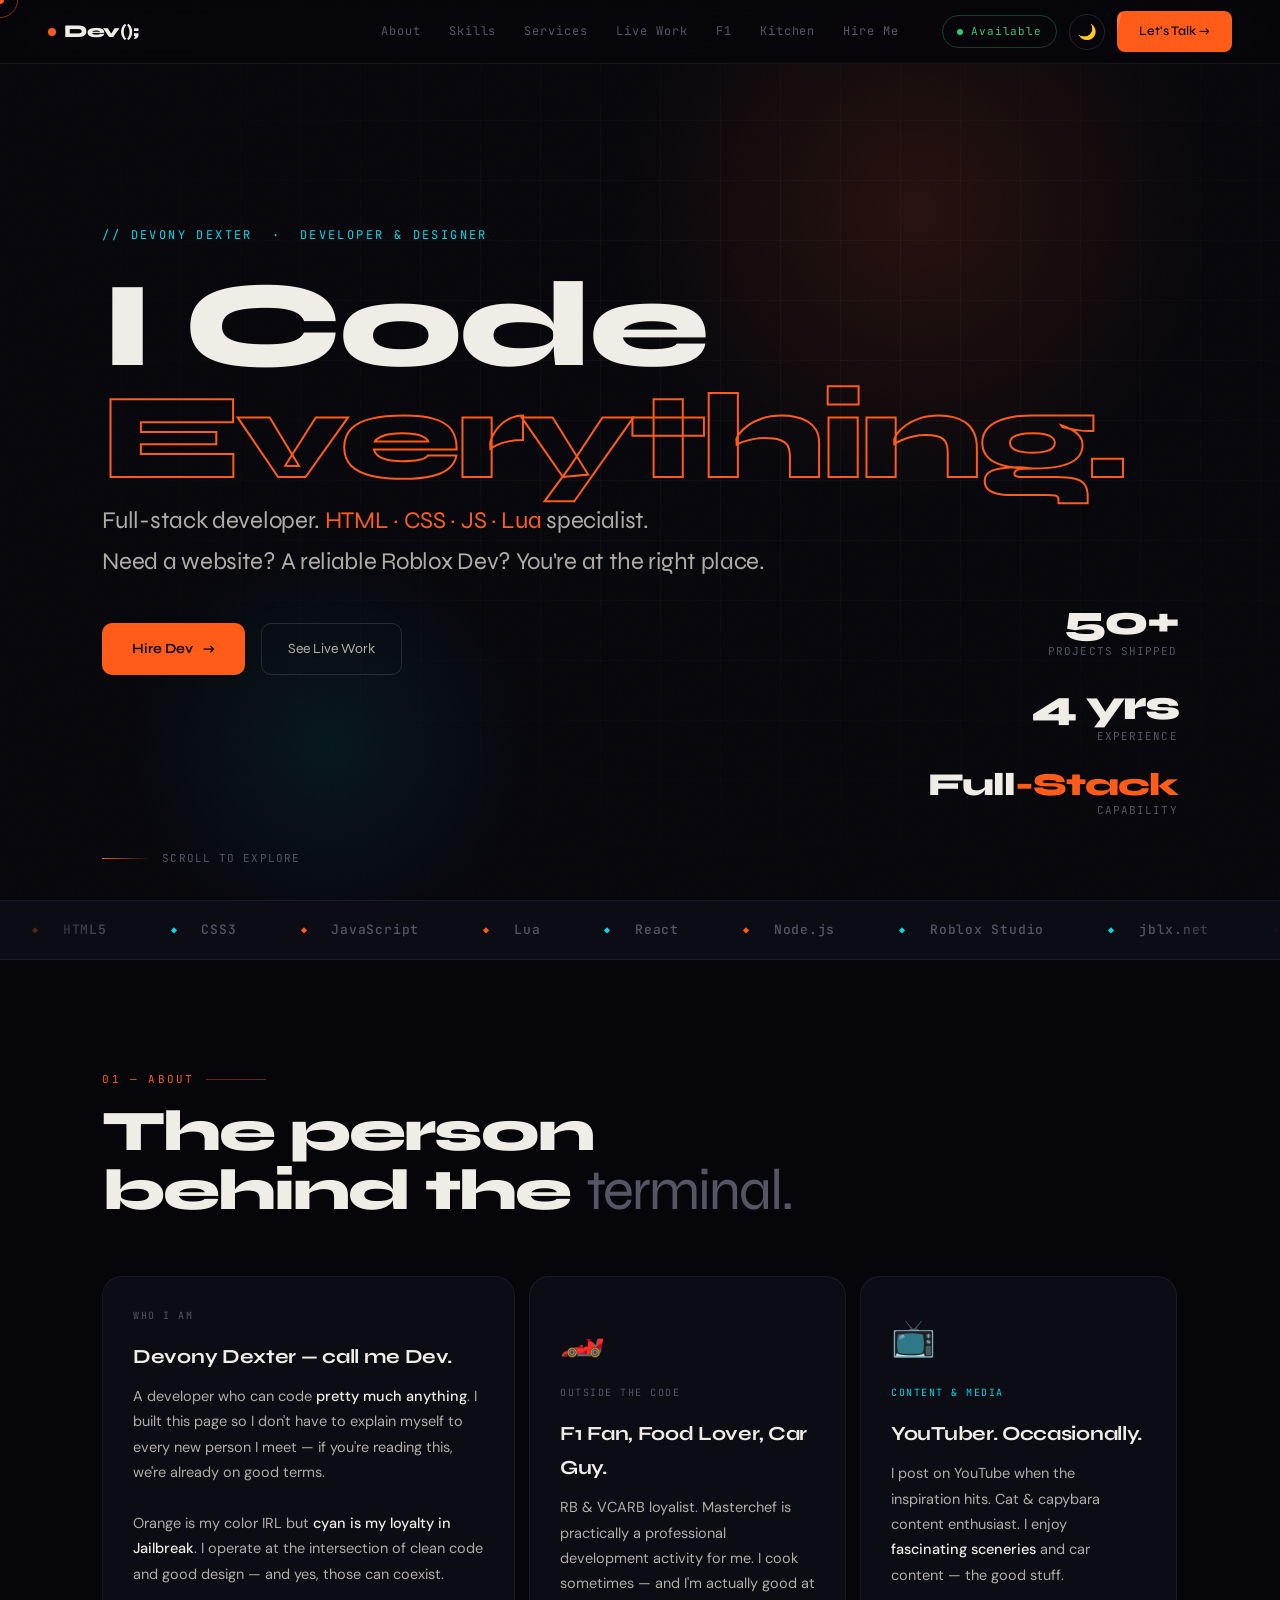
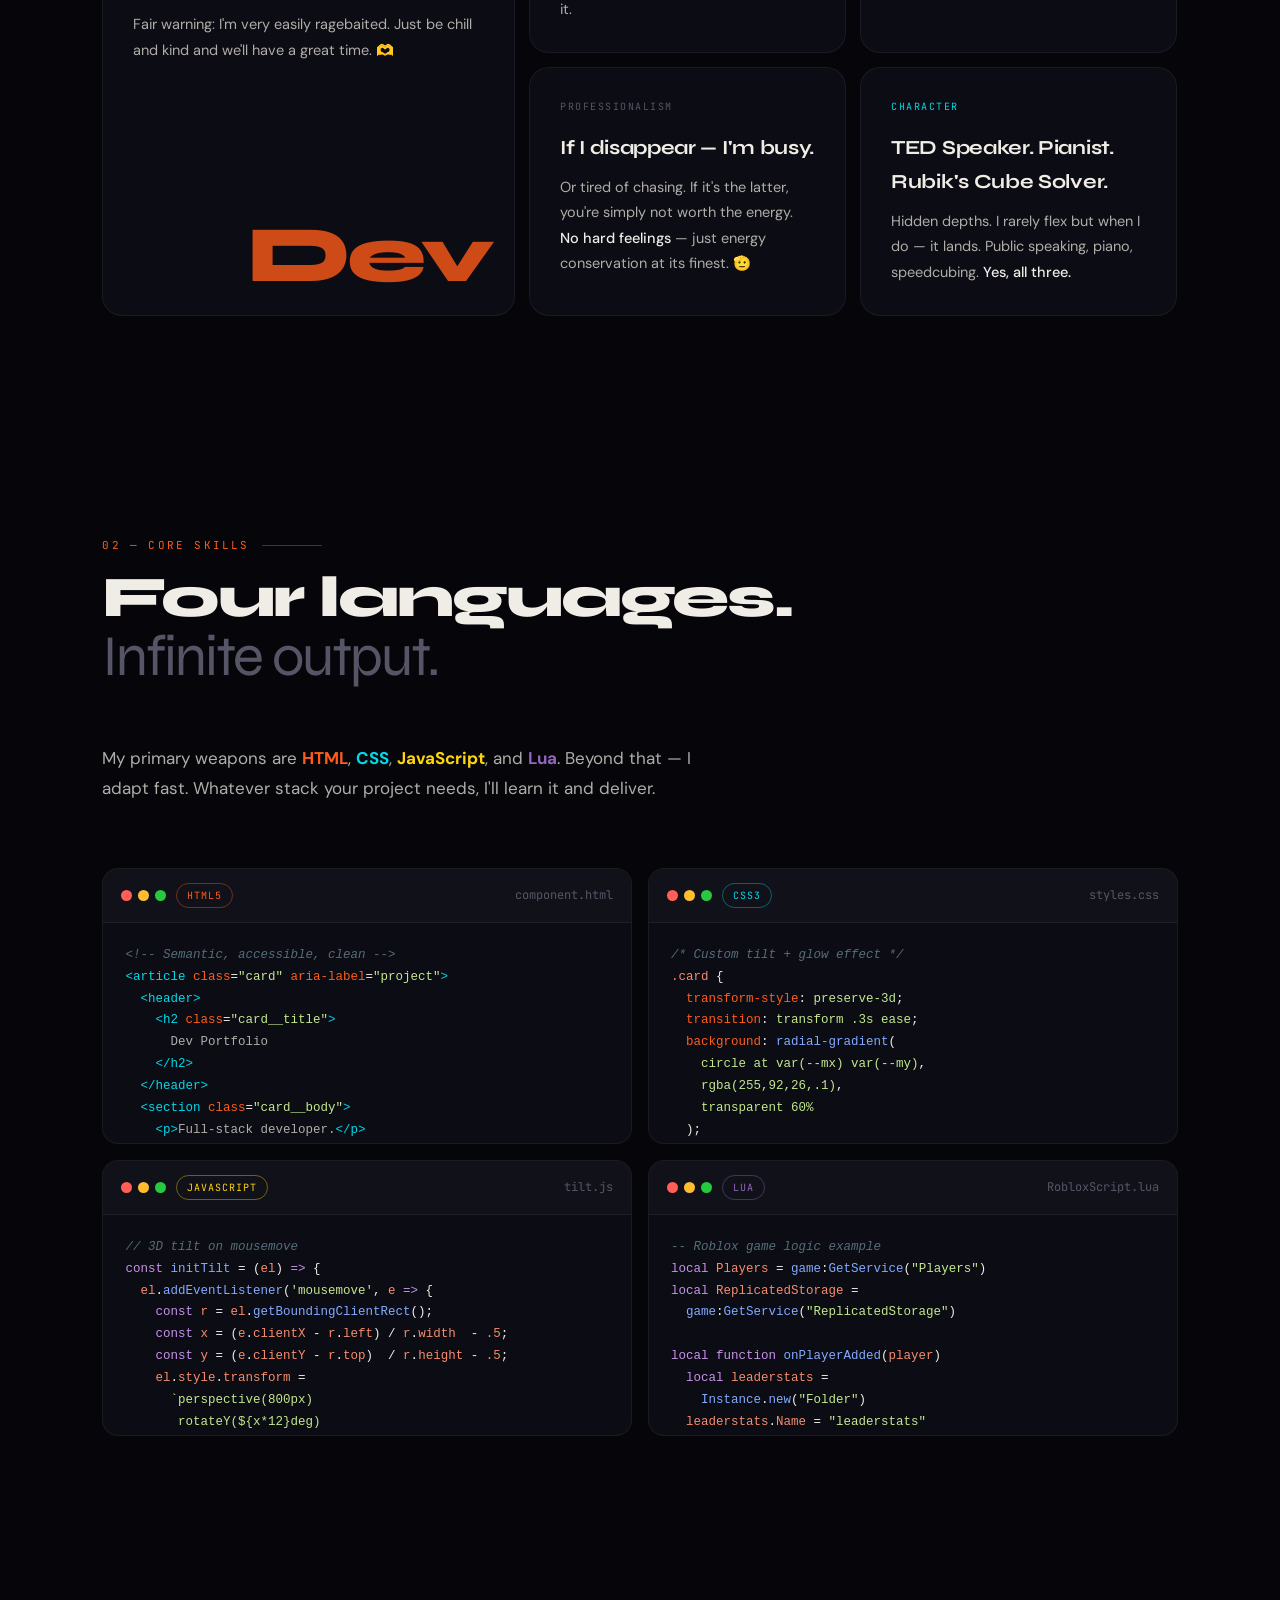
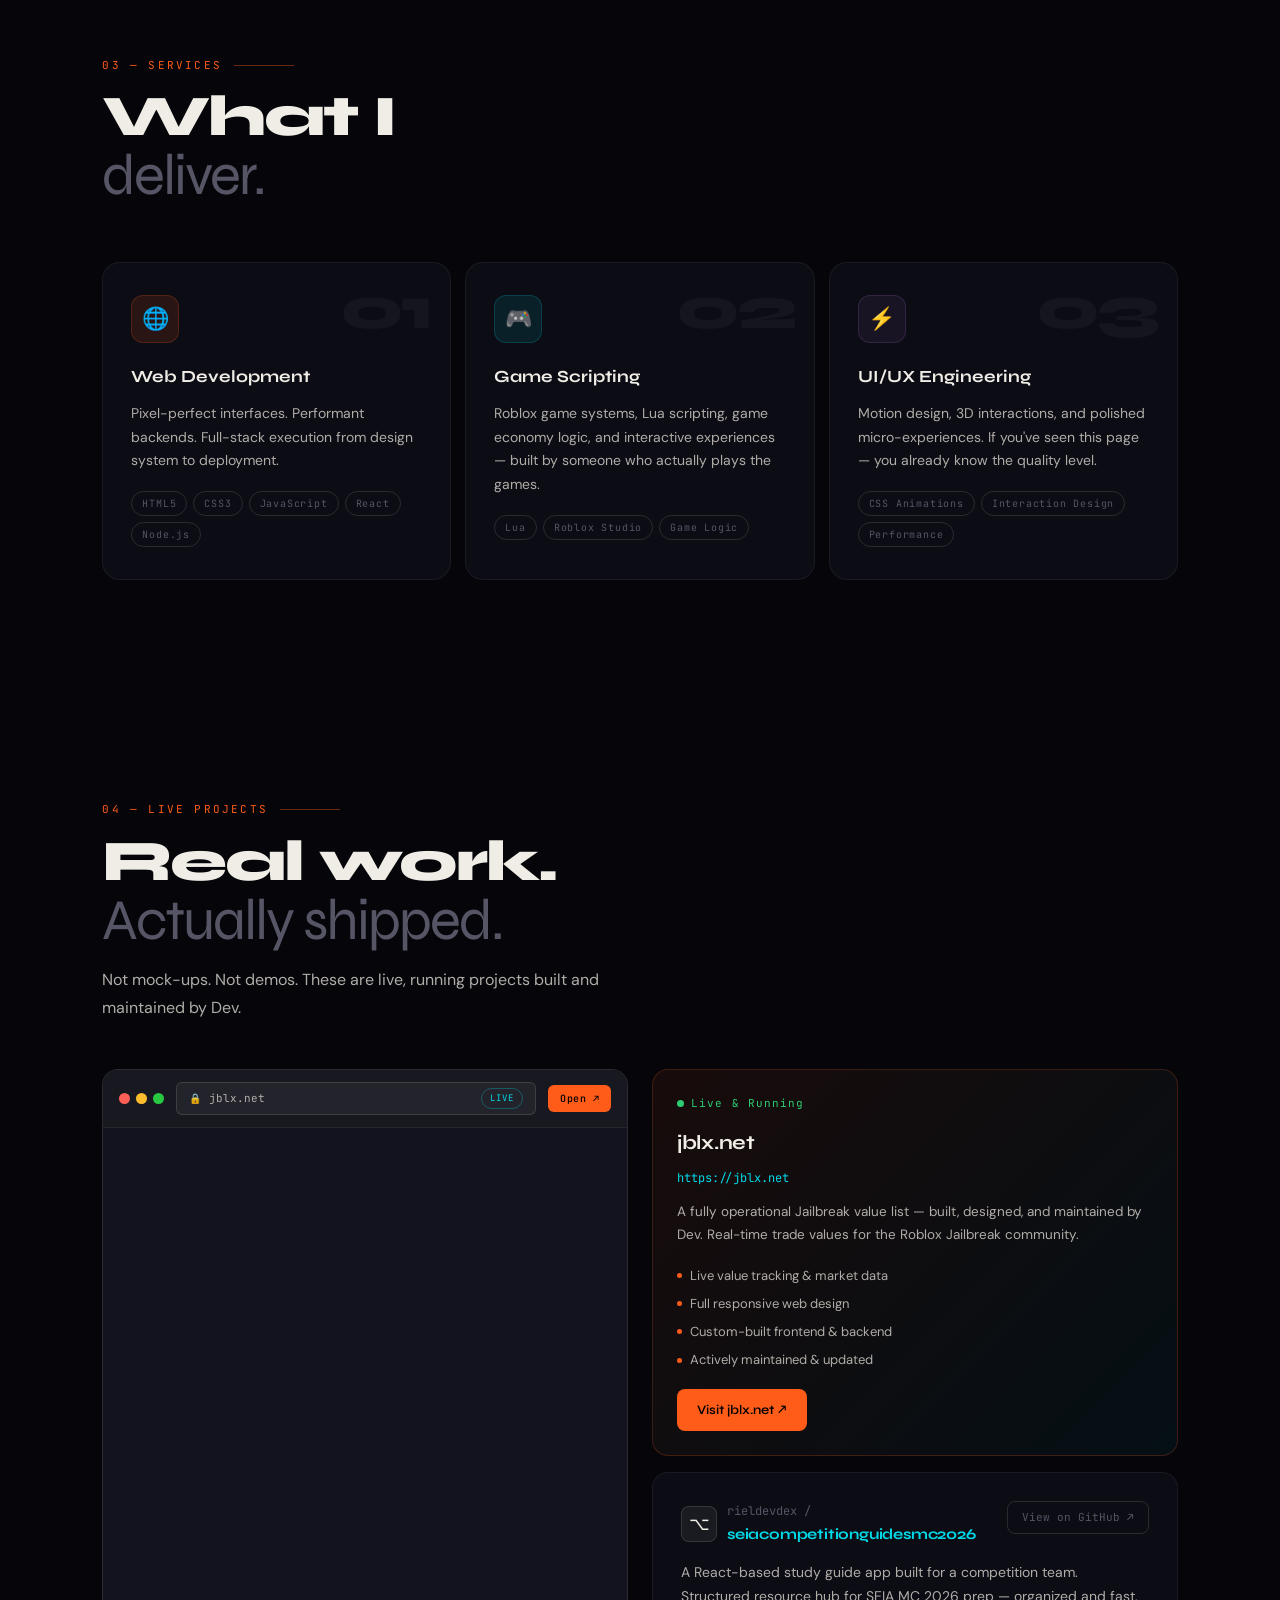
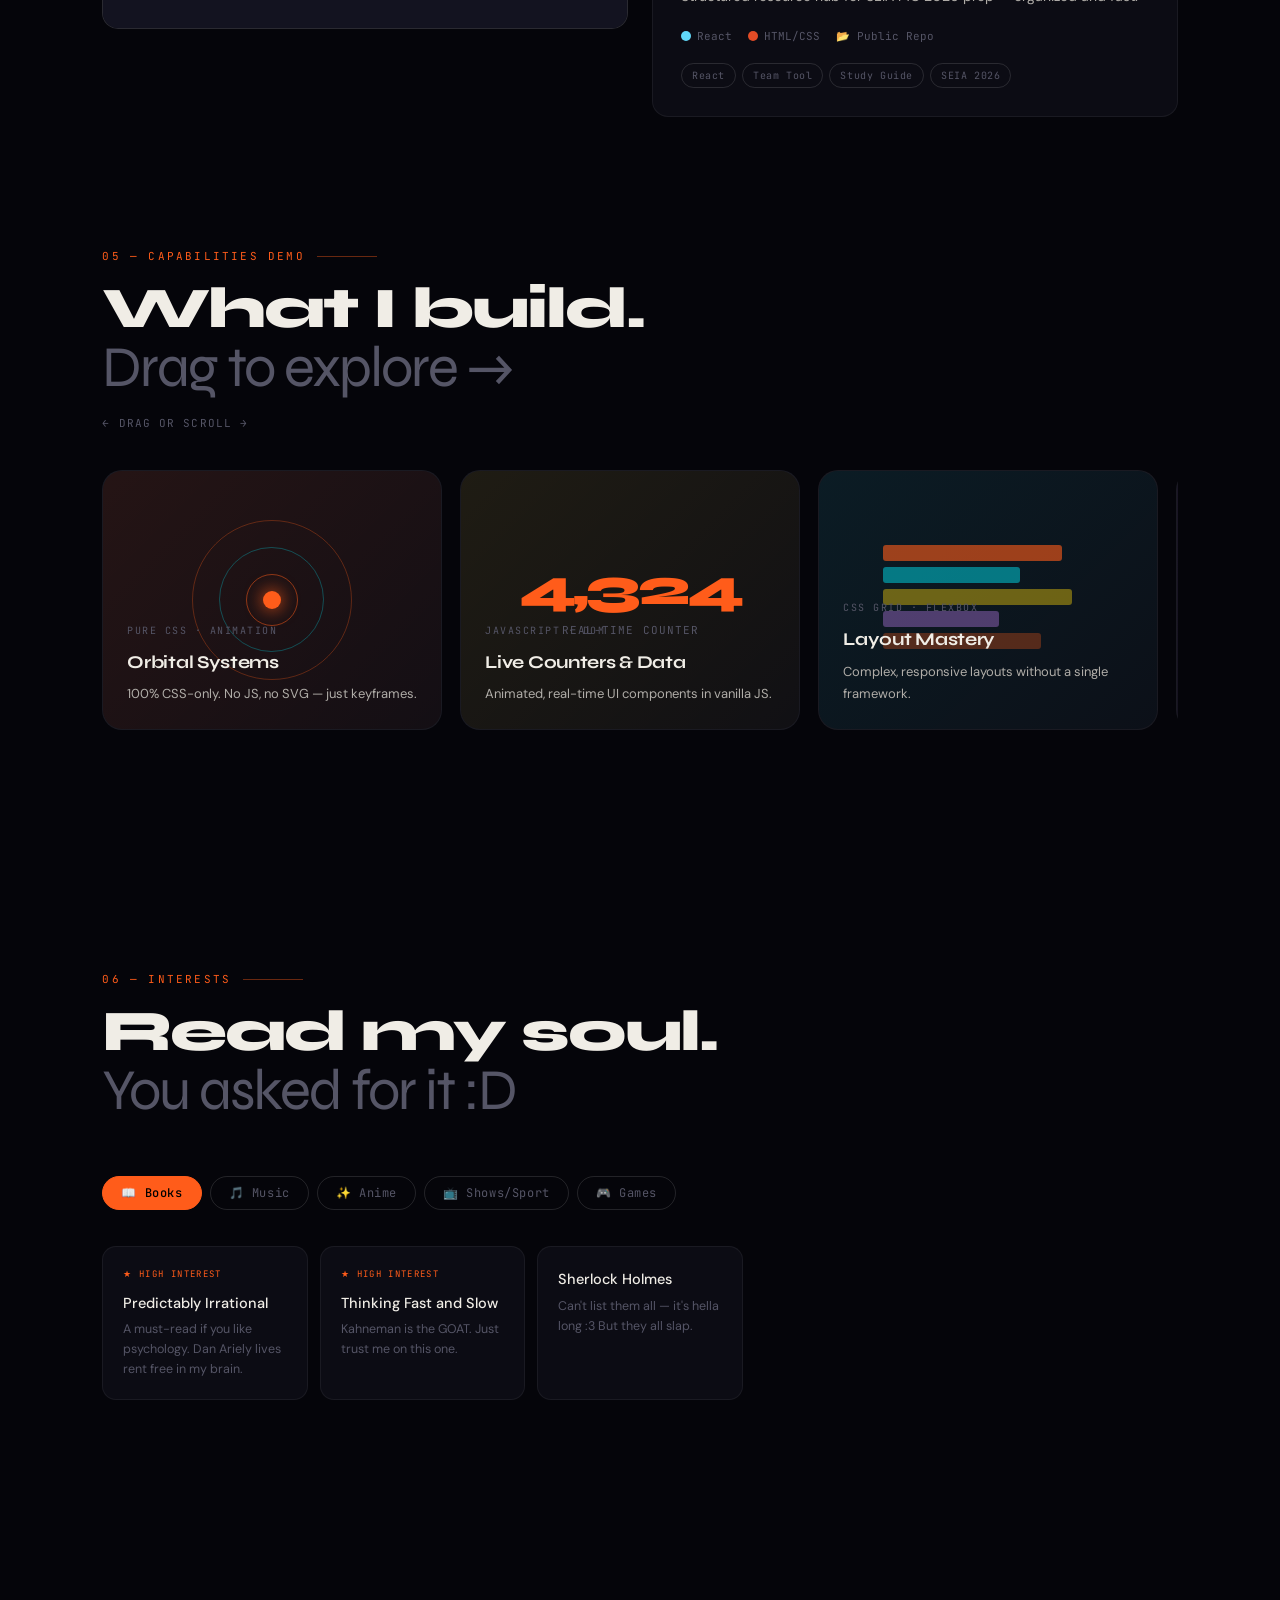
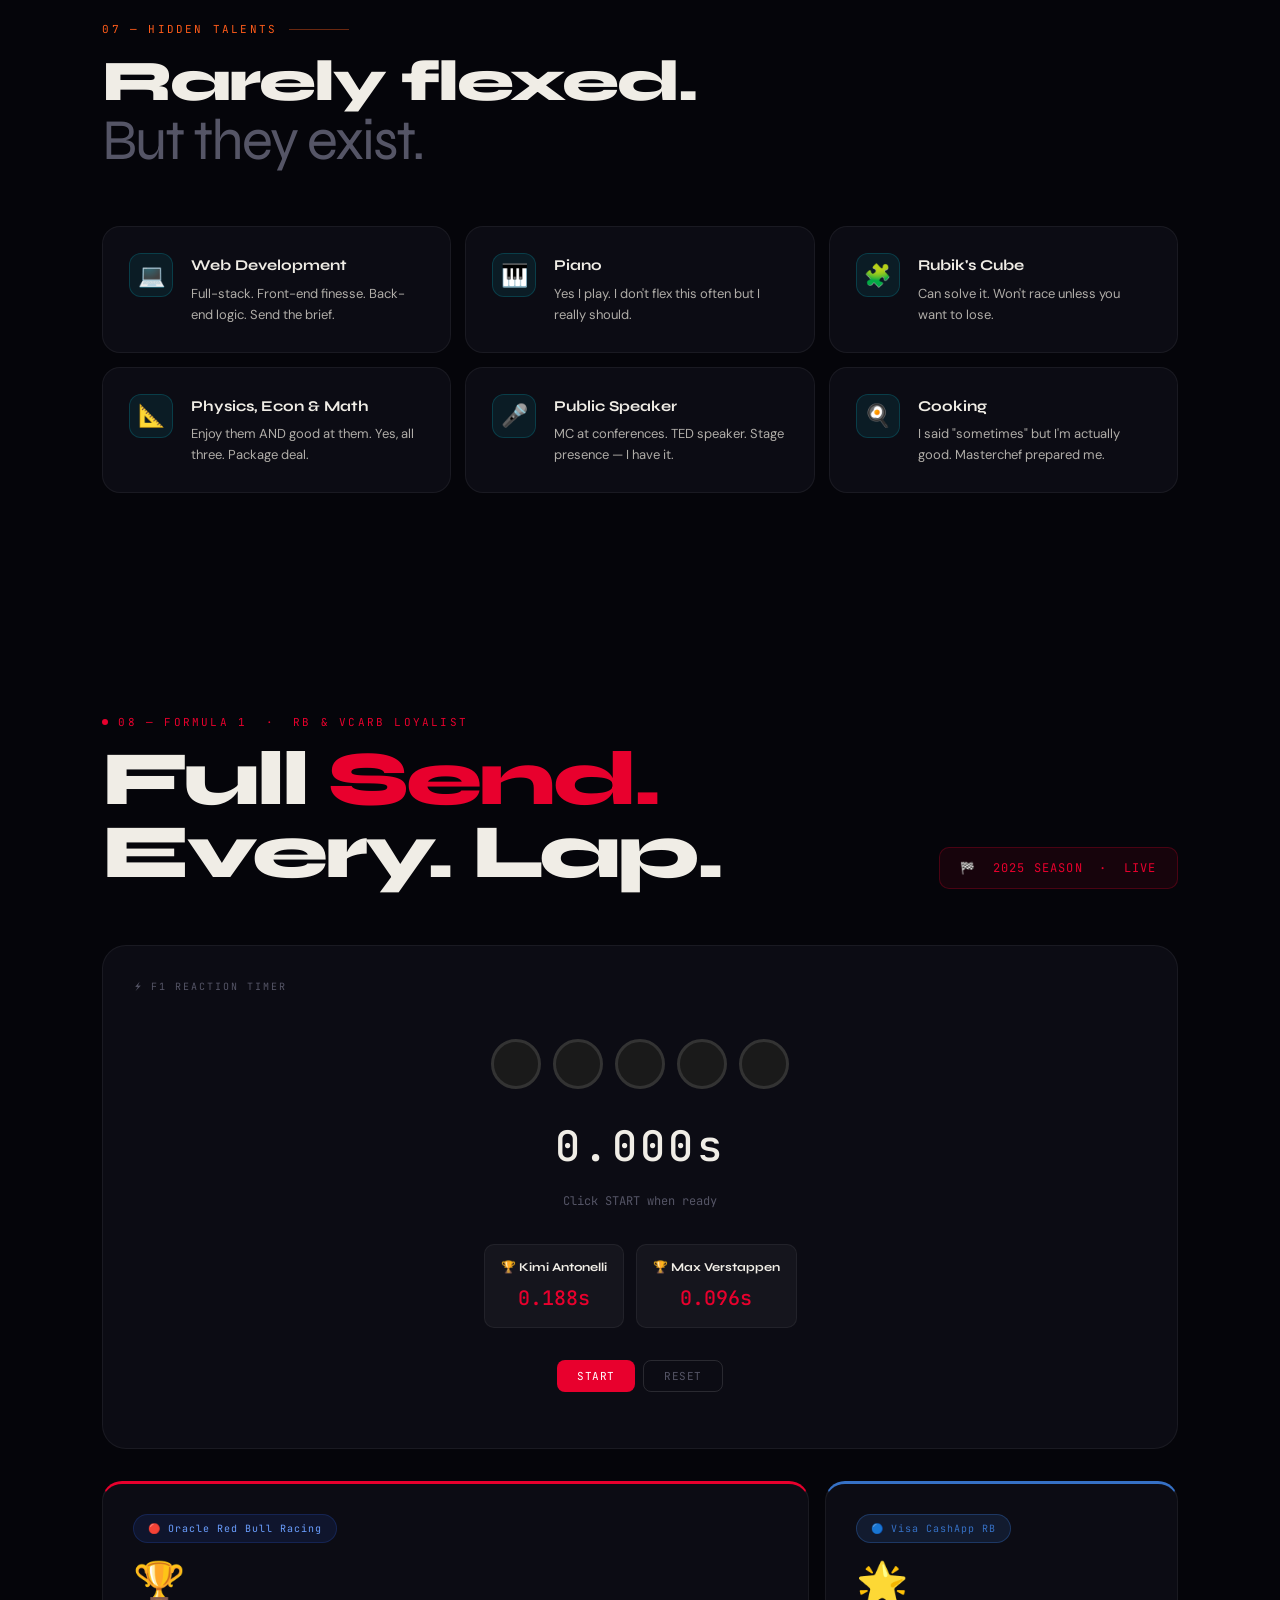
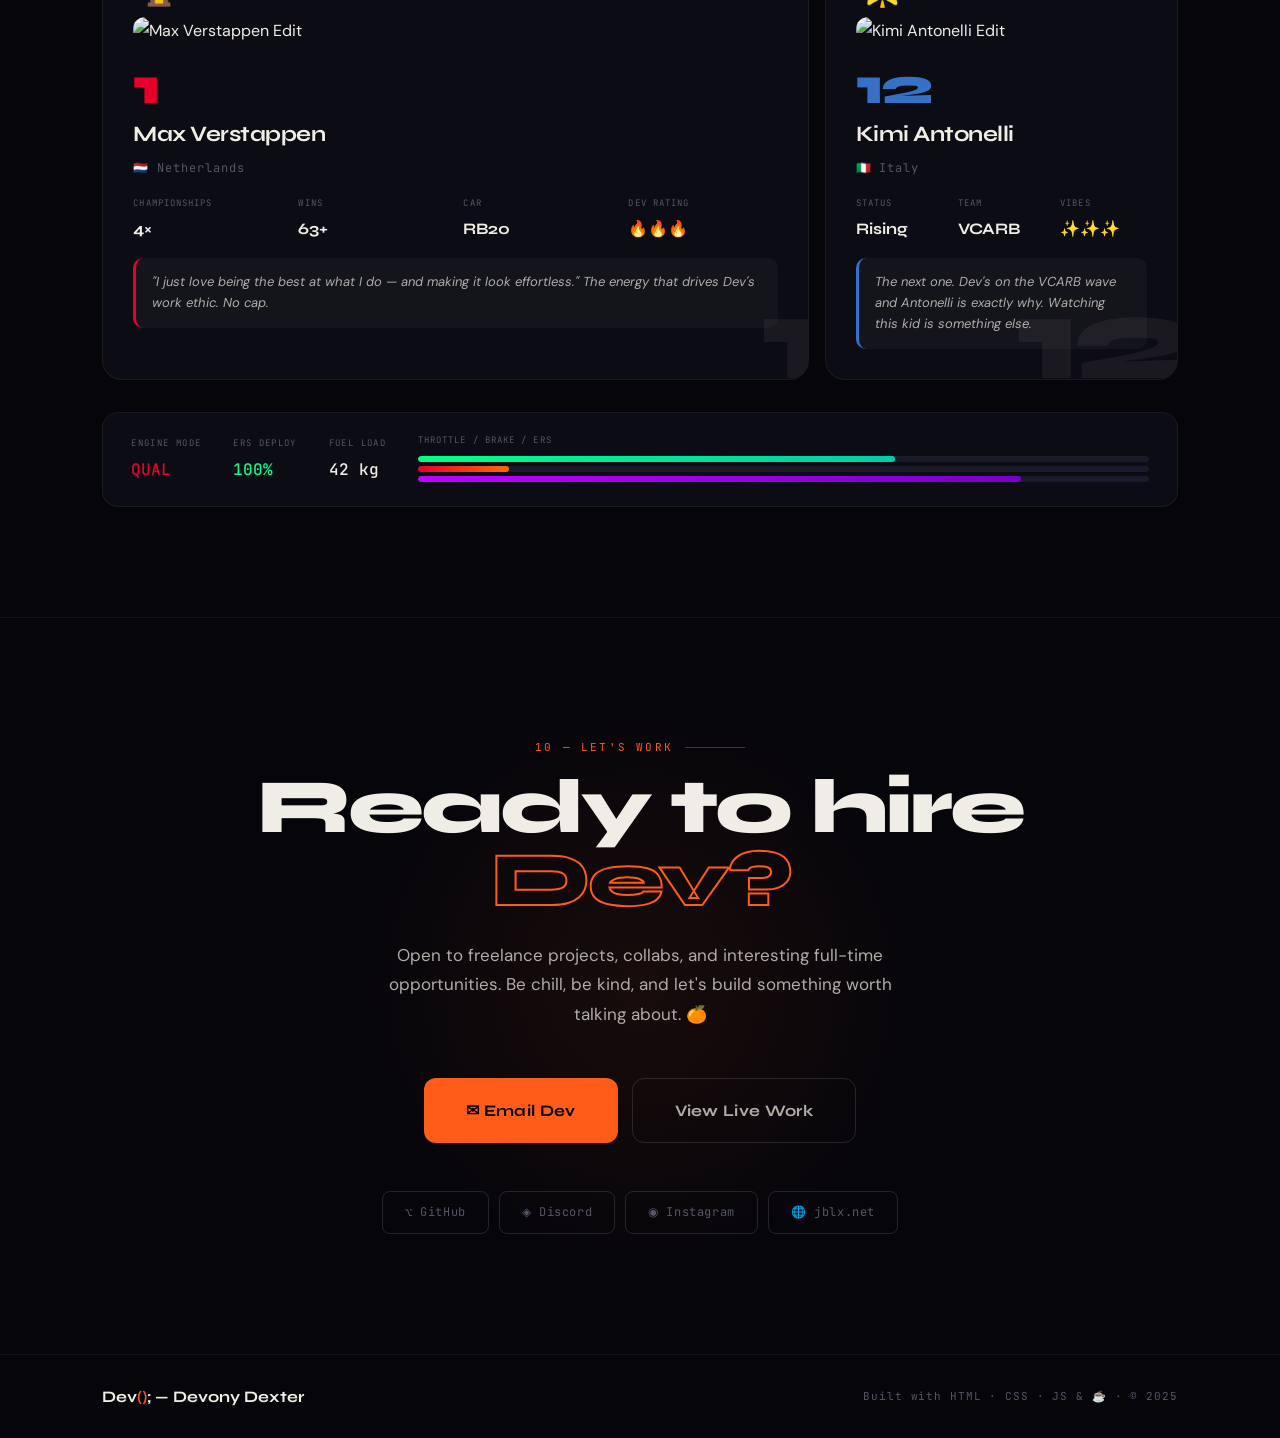
==== commit 92b89b95: "uploaded new giphy" ====
--- a/index.html
+++ b/index.html
@@ -1044,7 +1044,7 @@
           <div class="driver-team-badge badge-rb">🔴 Oracle Red Bull Racing</div>
         </div>
         <div class="driver-helmet">🏆</div>
-        <img src="maxverstappen.gif" alt="Max Verstappen Edit" class="driver-edit" style="width:100%;height:200px;object-fit:cover;border-radius:12px;margin-bottom:16px;"/>
+        <img src="https://media2.giphy.com/media/v1.Y2lkPTc5MGI3NjExdGNhM251aXEyd3M2eTJhMm12cDljM2h1NWZ3amt1NDdoMnNrZTVmMSZlcD12MV9pbnRlcm5hbF9naWZfYnlfaWQmY3Q9Zw/UakxKVFjtBYdrzjUnK/giphy.gif" alt="Max Verstappen Edit" class="driver-edit" style="width:100%;height:200px;object-fit:cover;border-radius:12px;margin-bottom:16px;"/>
         <div class="driver-num">1</div>
         <div class="driver-name">Max Verstappen</div>
         <div class="driver-country">🇳🇱 Netherlands</div>
@@ -1065,7 +1065,7 @@
           <div class="driver-team-badge badge-vcarb">🔵 Visa CashApp RB</div>
         </div>
         <div class="driver-helmet">🌟</div>
-        <img src="kimiantonelli.gif" alt="Kimi Antonelli Edit" class="driver-edit" style="width:100%;height:200px;object-fit:cover;border-radius:12px;margin-bottom:16px;"/>
+        <img src="https://media3.giphy.com/media/v1.Y2lkPTc5MGI3NjExb2YxNnhreGhheWdjYjI3ZzkwYW1xYnFoNHo3ZWE1dWtuZXljbDcyMCZlcD12MV9pbnRlcm5hbF9naWZfYnlfaWQmY3Q9Zw/lWvQUcaEJEV3WmdkIu/giphy.gif" alt="Kimi Antonelli Edit" class="driver-edit" style="width:100%;height:200px;object-fit:cover;border-radius:12px;margin-bottom:16px;"/>
         <div class="driver-num">12</div>
         <div class="driver-name">Kimi Antonelli</div>
         <div class="driver-country">🇮🇹 Italy</div>
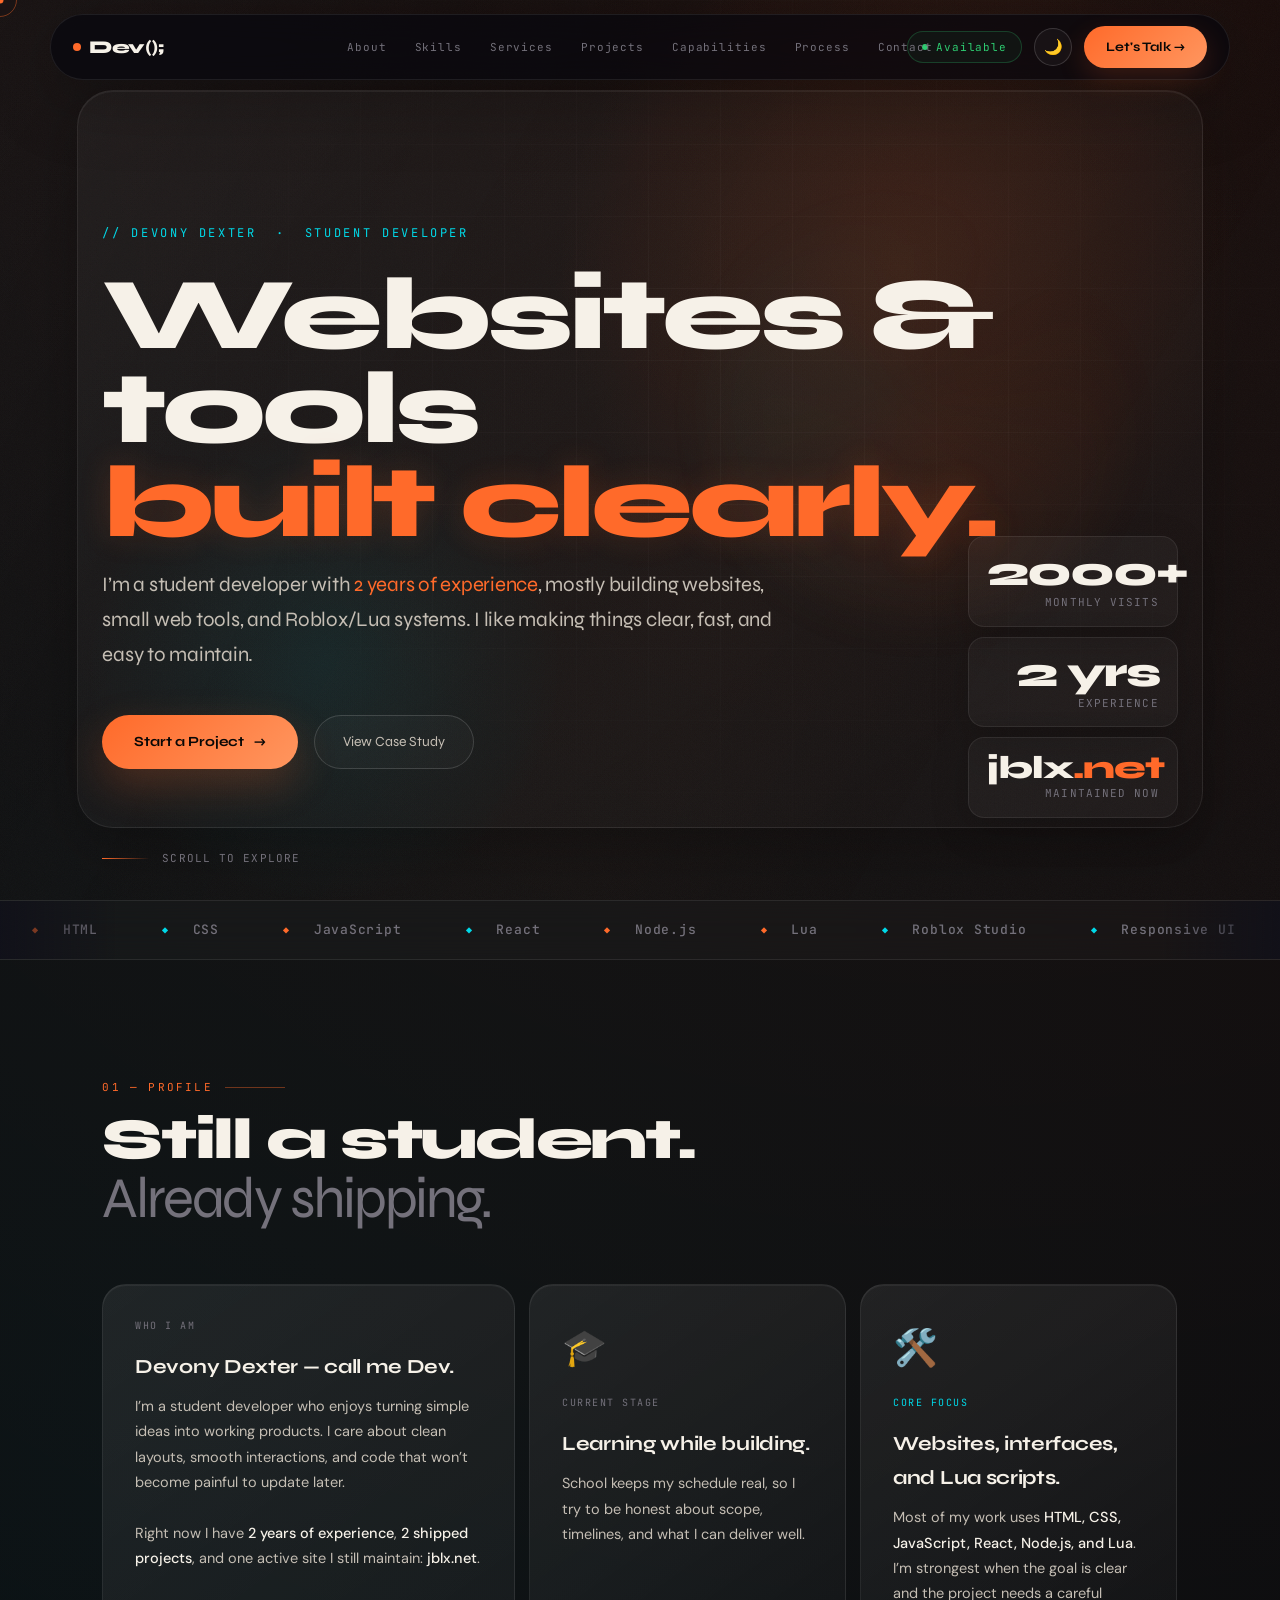
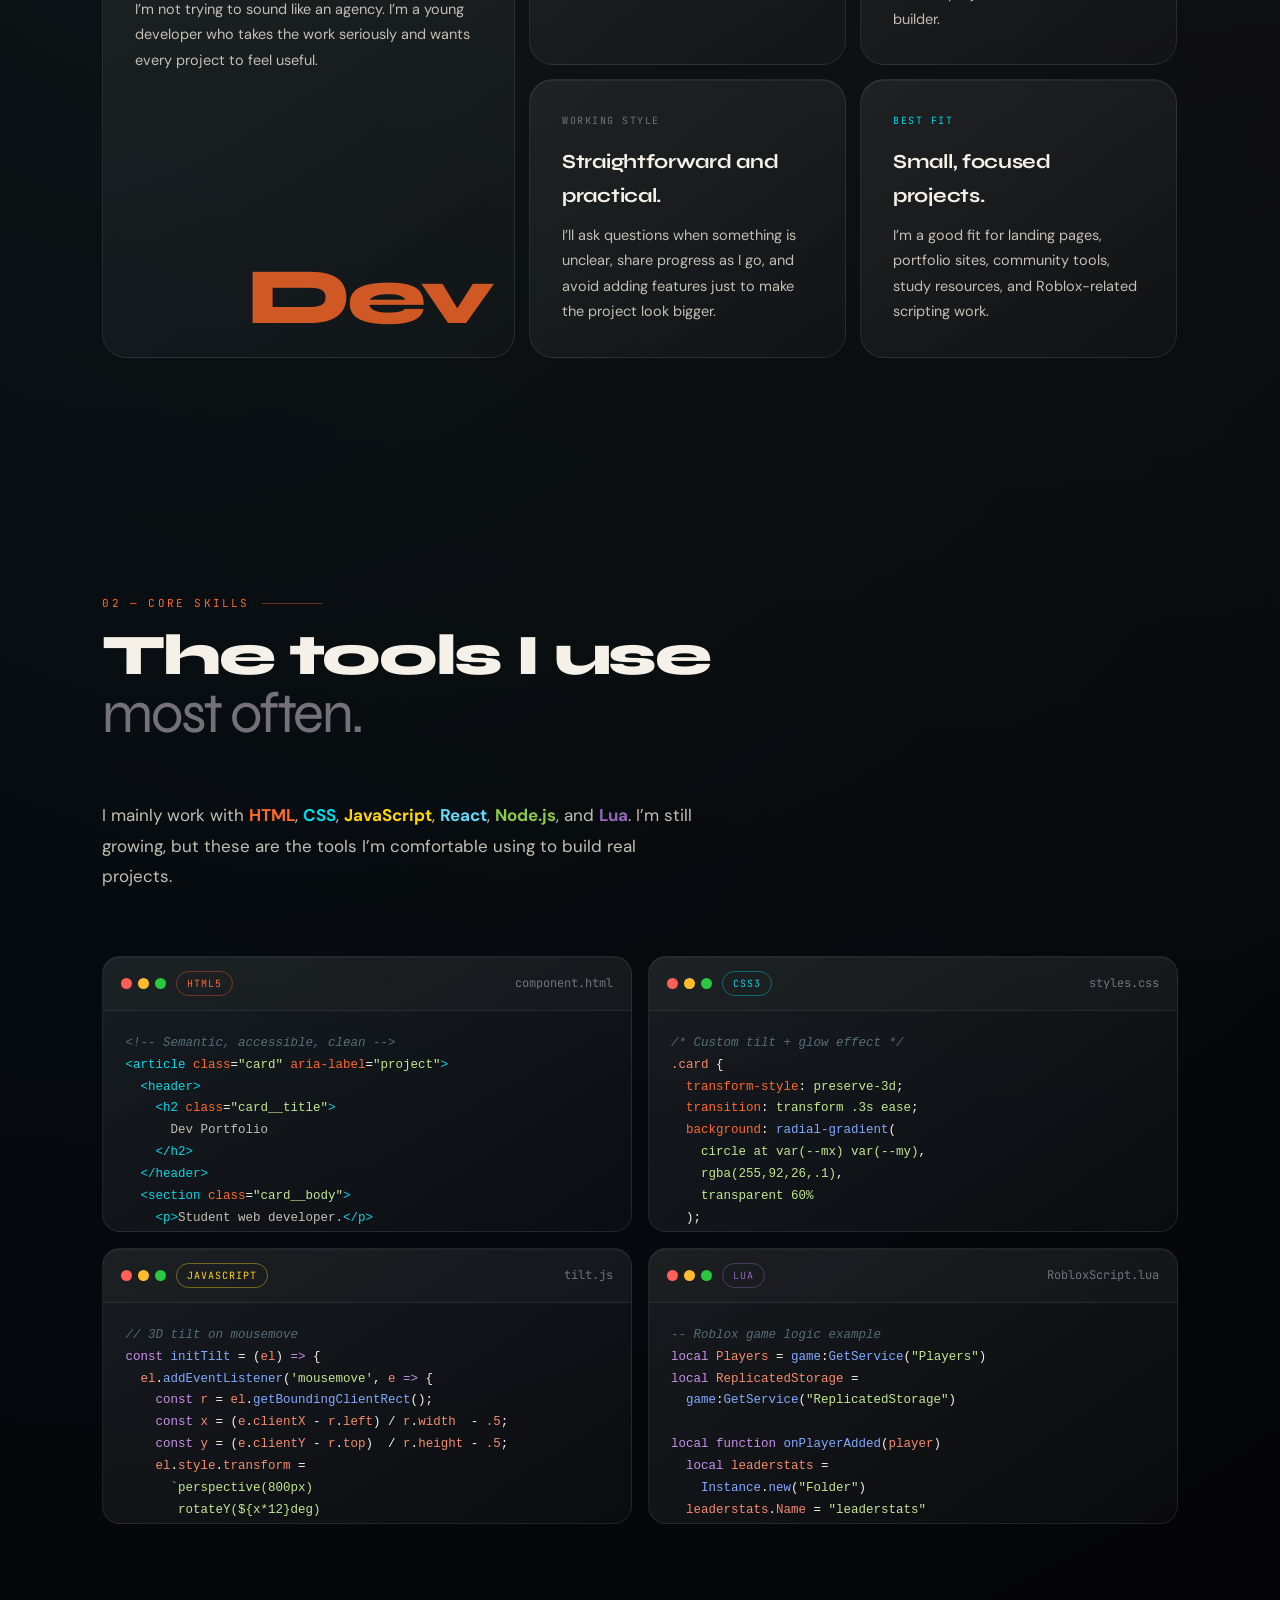
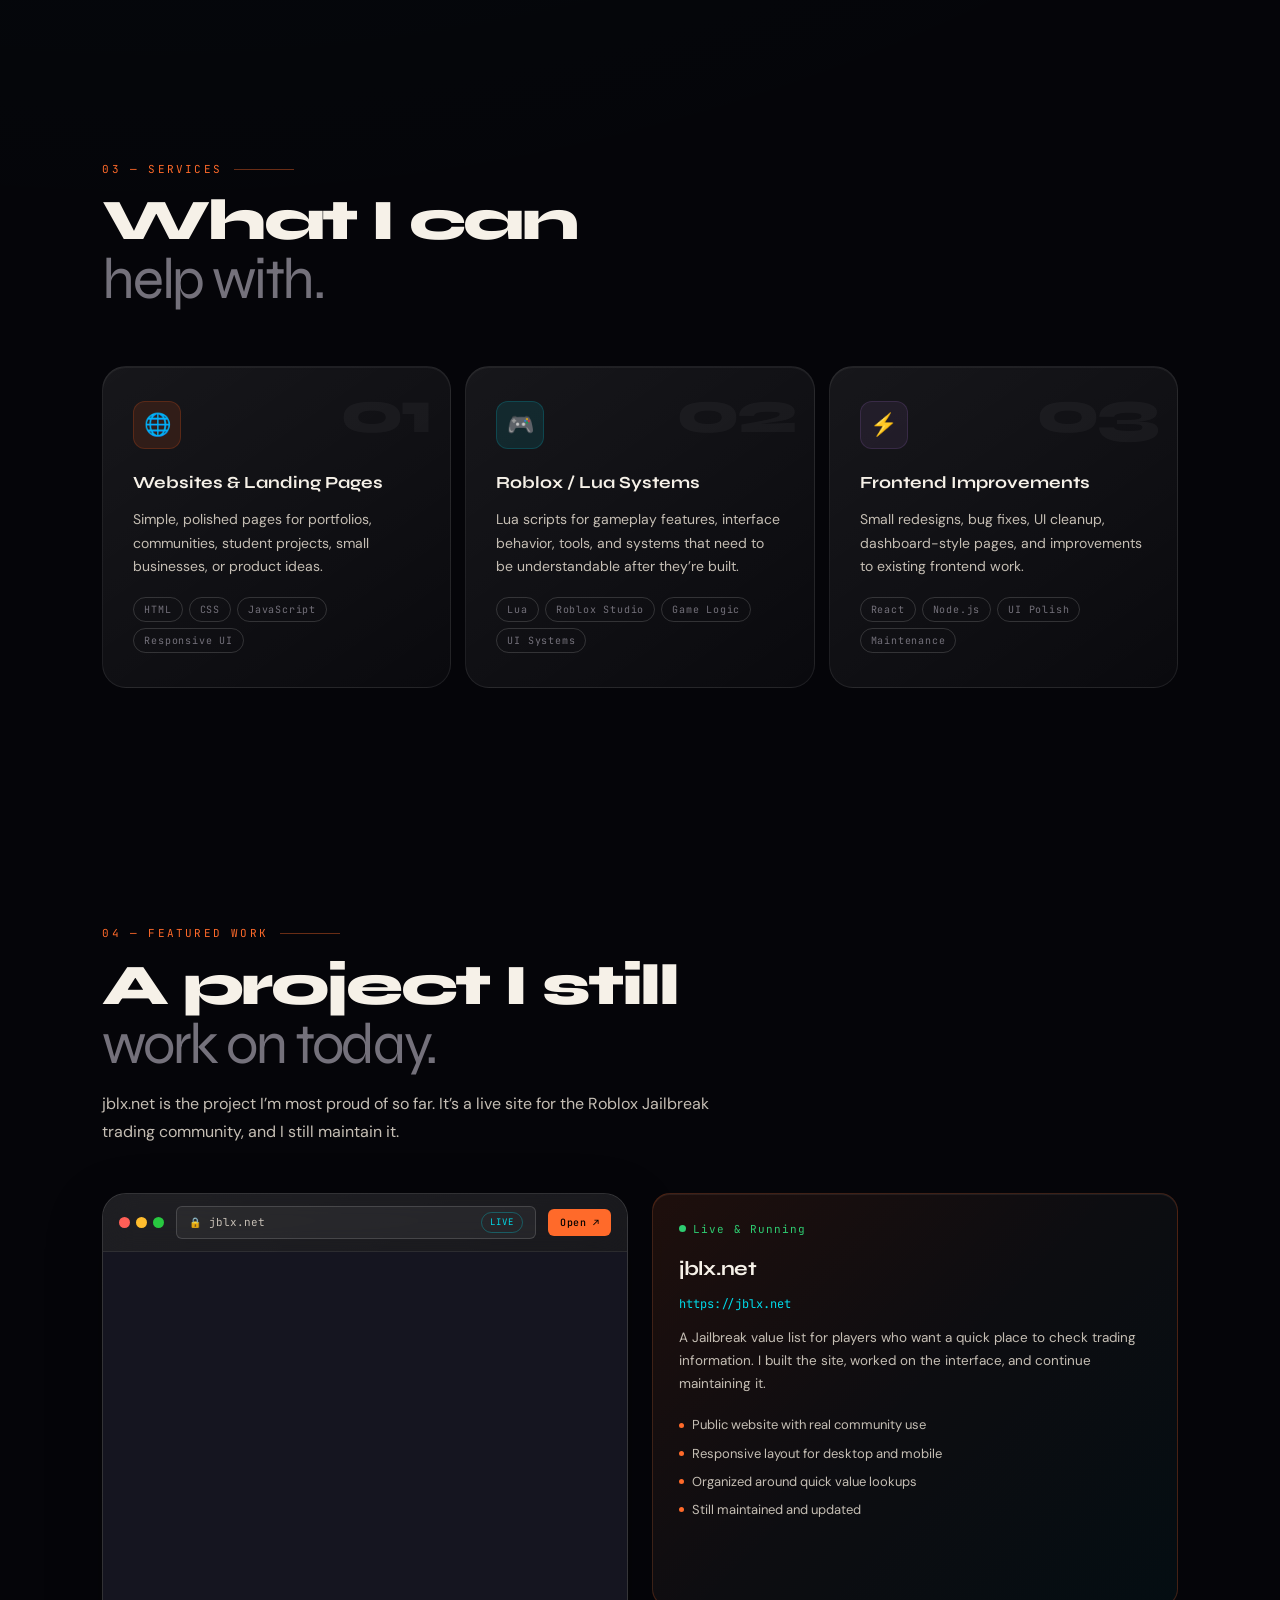
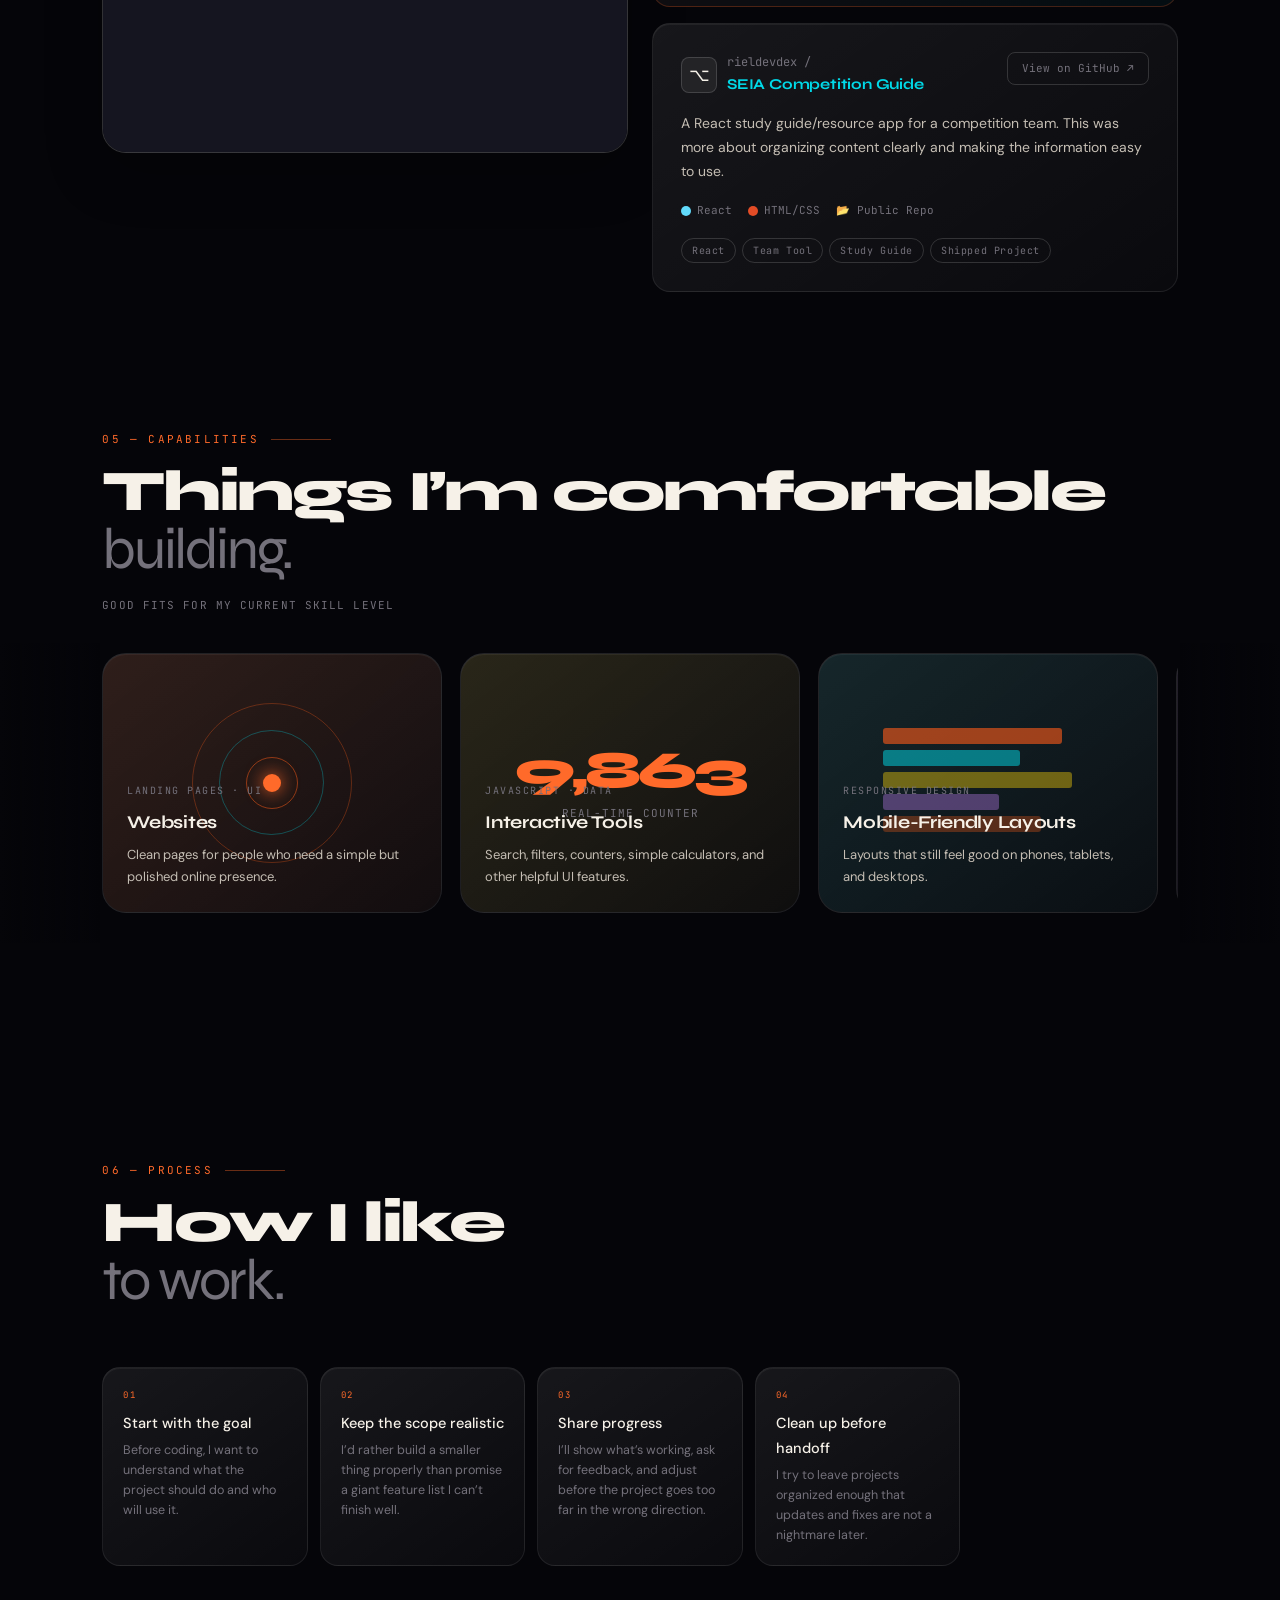
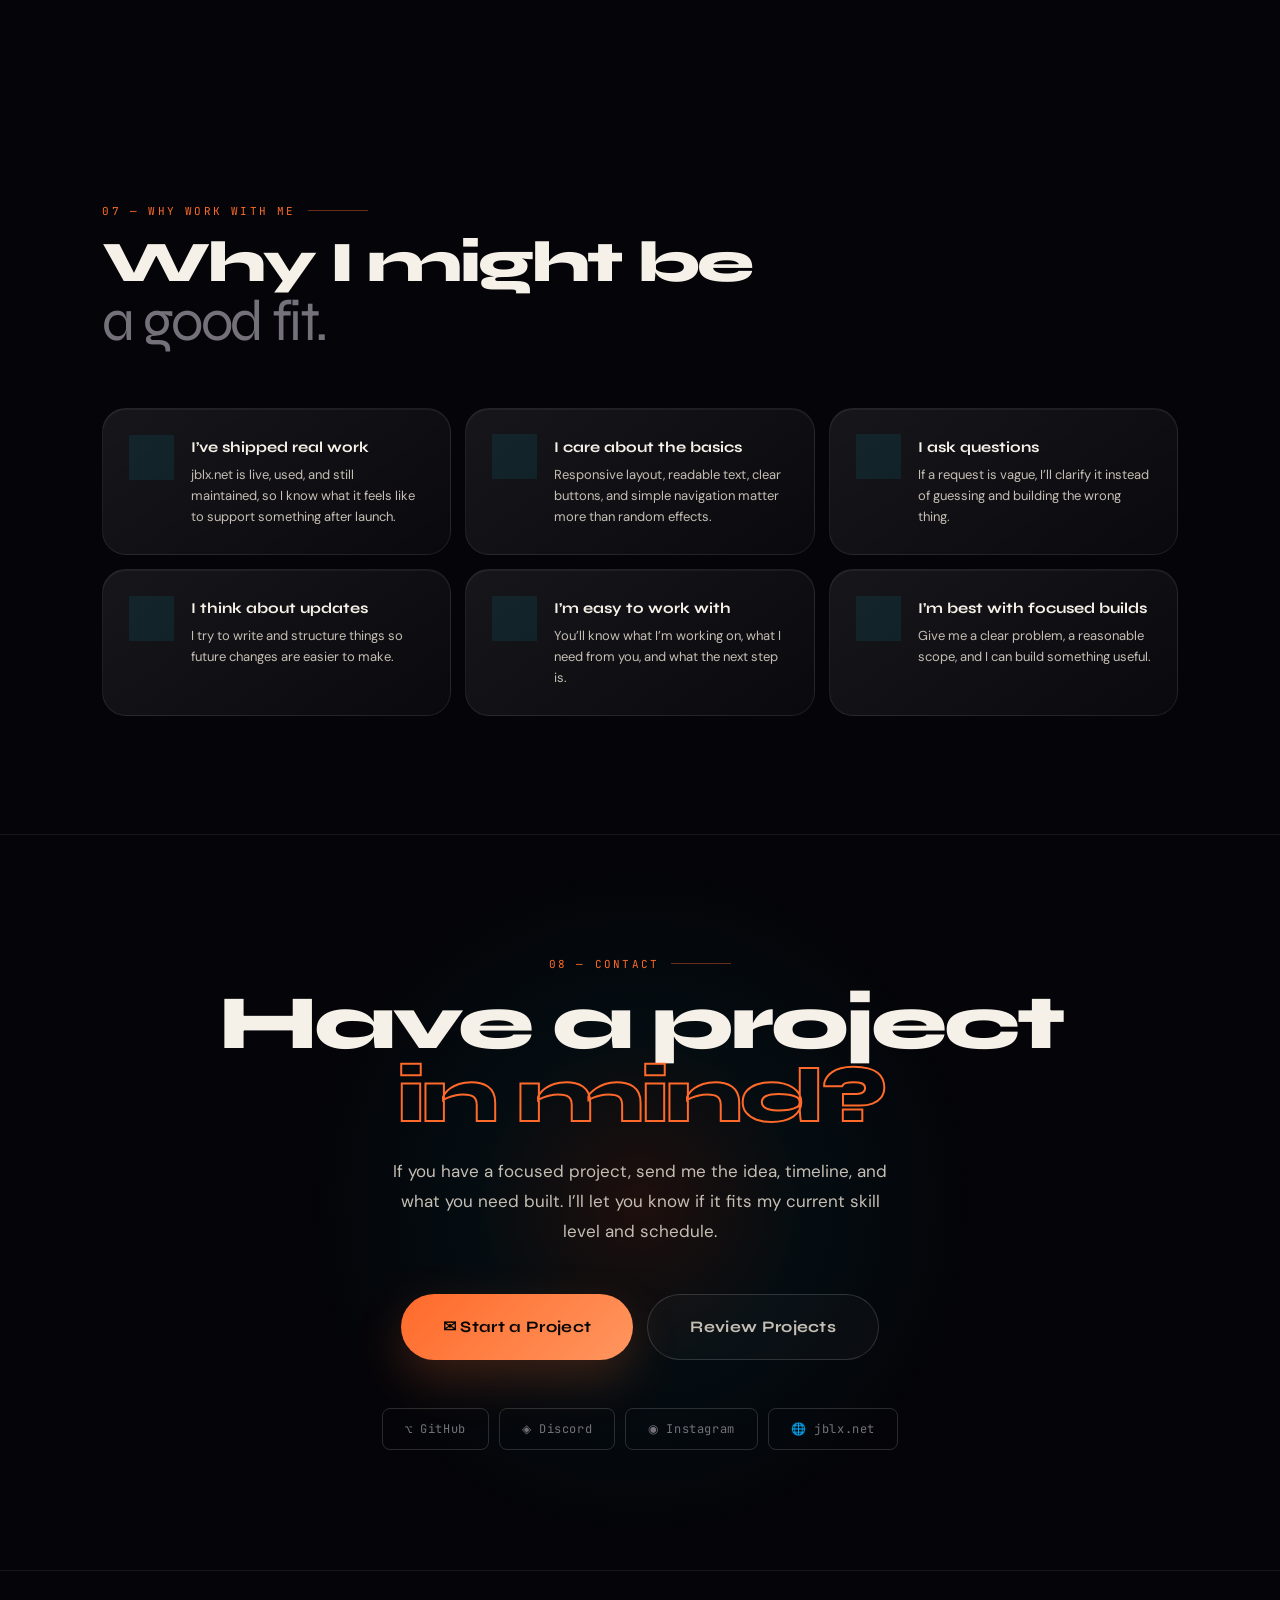
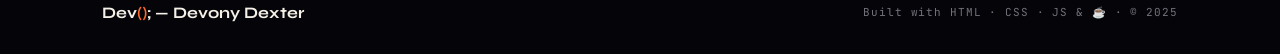
==== commit ba6c7e50: "Updates to the website" ====
--- a/index.html
+++ b/index.html
@@ -3,7 +3,7 @@
 <head>
 <meta charset="UTF-8"/>
 <meta name="viewport" content="width=device-width, initial-scale=1.0"/>
-<title>Dev — Devony Dexter · Developer</title>
+<title>Devony Dexter — Student Web & Roblox Developer</title>
 <link rel="preconnect" href="https://fonts.googleapis.com"/>
 <link rel="preconnect" href="https://fonts.gstatic.com" crossorigin/>
 <link href="https://fonts.googleapis.com/css2?family=Syne:wght@400;600;700;800&family=JetBrains+Mono:wght@300;400;500&family=DM+Sans:ital,wght@0,300;0,400;0,500;1,300&display=swap" rel="stylesheet"/>
@@ -12,85 +12,96 @@
 
 /* ── THEME SYSTEM ── */
 :root{
-  --bg:#05050A;--bg1:#0C0C14;--bg2:#131320;--bg3:#1A1A2A;
-  --surface:rgba(255,255,255,0.04);
-  --or:#FF5C1A;--or2:#FF8450;--or-glow:rgba(255,92,26,0.18);
-  --cy:#00D9E8;--cy2:#7AEEF6;--cy-glow:rgba(0,217,232,0.12);
-  --wh:#F0EDE6;--wh2:#B0ADA8;--mu:#555566;
-  --border:rgba(255,255,255,0.06);--border2:rgba(255,255,255,0.12);--border3:rgba(255,255,255,0.20);
+  --bg:#050509;--bg1:rgba(16,16,26,0.78);--bg2:#151520;--bg3:#20202D;
+  --surface:rgba(255,255,255,0.055);
+  --or:#FF6A2A;--or2:#FF965F;--or-glow:rgba(255,106,42,0.16);
+  --cy:#00D9E8;--cy2:#9AF5FA;--cy-glow:rgba(0,217,232,0.10);
+  --wh:#F6F1E8;--wh2:#C5BEB4;--mu:#74717B;
+  --border:rgba(255,255,255,0.08);--border2:rgba(255,255,255,0.15);--border3:rgba(255,255,255,0.24);
+  --glass:linear-gradient(145deg,rgba(255,255,255,.075),rgba(255,255,255,.025));
+  --shadow:0 30px 90px rgba(0,0,0,.38);
+  --shadow-soft:0 18px 55px rgba(0,0,0,.26);
+  --radius-lg:24px;--radius-md:18px;--ease:cubic-bezier(.22,1,.36,1);
   --f1-red:#E8002D;--f1-blue:#3671C6;--rb-blue:#1E3D8F;--rb-yellow:#FFC906;
   --fire1:#FF3D00;--fire2:#FF8C00;--fire3:#FFD600;
 }
 [data-theme="light"]{
-  --bg:#F5F4F0;--bg1:#EDECEA;--bg2:#E4E3E0;--bg3:#DDDCD8;
-  --surface:rgba(0,0,0,0.04);
-  --wh:#1A1A2A;--wh2:#444455;--mu:#999AAA;
-  --border:rgba(0,0,0,0.08);--border2:rgba(0,0,0,0.14);--border3:rgba(0,0,0,0.22);
+  --bg:#F7F4ED;--bg1:rgba(255,255,255,0.74);--bg2:#ECE8DF;--bg3:#E2DDD3;
+  --surface:rgba(0,0,0,0.035);
+  --wh:#171721;--wh2:#48454F;--mu:#8A8491;
+  --border:rgba(30,25,18,0.09);--border2:rgba(30,25,18,0.16);--border3:rgba(30,25,18,0.25);
+  --glass:linear-gradient(145deg,rgba(255,255,255,.88),rgba(255,255,255,.48));
+  --shadow:0 30px 90px rgba(90,72,48,.16);
+  --shadow-soft:0 18px 55px rgba(90,72,48,.12);
 }
 
 html{scroll-behavior:smooth;cursor:none}
-body{background:var(--bg);color:var(--wh);font-family:'DM Sans',sans-serif;font-size:16px;line-height:1.7;overflow-x:hidden;transition:background .4s,color .3s}
+body{background:radial-gradient(circle at 75% 0%,rgba(255,106,42,.09),transparent 34%),radial-gradient(circle at 12% 18%,rgba(0,217,232,.06),transparent 30%),var(--bg);color:var(--wh);font-family:'DM Sans',sans-serif;font-size:16px;line-height:1.7;overflow-x:hidden;transition:background .4s,color .3s}
+body::before{content:'';position:fixed;inset:0;pointer-events:none;z-index:-1;background:linear-gradient(120deg,rgba(255,255,255,.035),transparent 30%,rgba(255,106,42,.025) 60%,transparent 78%);opacity:.75}
 ::selection{background:var(--or);color:#000}
 a{text-decoration:none;color:inherit}
+a:focus-visible,button:focus-visible{outline:2px solid var(--cy);outline-offset:4px}
 
 /* ── EMBER TRAIL ── */
-#trail-canvas{position:fixed;inset:0;pointer-events:none;z-index:9990}
+#trail-canvas{position:fixed;inset:0;pointer-events:none;z-index:9990;opacity:.78}
 
 /* ── CURSOR ── */
-#cursor-dot{position:fixed;width:8px;height:8px;background:var(--or);border-radius:50%;pointer-events:none;z-index:9999;transform:translate(-50%,-50%);transition:width .15s,height .15s,background .15s}
-#cursor-ring{position:fixed;width:36px;height:36px;border:1px solid rgba(255,92,26,0.5);border-radius:50%;pointer-events:none;z-index:9998;transform:translate(-50%,-50%);transition:width .2s,height .2s,border-color .2s}
+#cursor-dot{position:fixed;width:7px;height:7px;background:var(--or);border-radius:50%;pointer-events:none;z-index:9999;transform:translate(-50%,-50%);transition:width .18s,height .18s,background .18s,opacity .2s;box-shadow:0 0 18px var(--or-glow)}
+#cursor-ring{position:fixed;width:34px;height:34px;border:1px solid rgba(255,106,42,0.42);border-radius:50%;pointer-events:none;z-index:9998;transform:translate(-50%,-50%);transition:width .24s,height .24s,border-color .24s,opacity .2s;backdrop-filter:blur(1px)}
 body.cursor-hover #cursor-dot{width:12px;height:12px;background:var(--cy)}
 body.cursor-hover #cursor-ring{width:52px;height:52px;border-color:rgba(0,217,232,0.5)}
 body.cursor-click #cursor-dot{width:5px;height:5px}
 
 /* ── PROGRESS ── */
-#progress-bar{position:fixed;top:0;left:0;height:2px;background:linear-gradient(90deg,var(--or),var(--cy));width:0%;z-index:9997}
+#progress-bar{position:fixed;top:0;left:0;height:2px;background:linear-gradient(90deg,var(--or),var(--cy));width:0%;z-index:9997;box-shadow:0 0 18px var(--or-glow)}
 
 /* ── NAV ── */
-nav{position:fixed;top:0;left:0;right:0;z-index:500;padding:0 48px;height:64px;display:flex;align-items:center;justify-content:space-between;background:rgba(5,5,10,0.85);backdrop-filter:blur(20px) saturate(1.5);border-bottom:1px solid var(--border);transition:background .4s}
-[data-theme="light"] nav{background:rgba(245,244,240,0.9)}
+nav{position:fixed;top:14px;left:50%;right:auto;transform:translateX(-50%);width:min(calc(100% - 32px),1180px);z-index:500;padding:0 22px;height:66px;display:flex;align-items:center;justify-content:space-between;background:rgba(8,8,14,0.72);backdrop-filter:blur(24px) saturate(1.35);border:1px solid var(--border);border-radius:999px;box-shadow:0 18px 70px rgba(0,0,0,.25);transition:background .4s,border-color .3s,box-shadow .3s}
+[data-theme="light"] nav{background:rgba(255,255,255,0.72)}
 .nav-logo{font-family:'Syne',sans-serif;font-weight:800;font-size:18px;letter-spacing:-0.5px;color:var(--wh);display:flex;align-items:center;gap:8px}
 .nav-logo .dot{width:8px;height:8px;border-radius:50%;background:var(--or);animation:pulse-dot 2s infinite}
 @keyframes pulse-dot{0%,100%{box-shadow:0 0 0 0 rgba(255,92,26,.5)}70%{box-shadow:0 0 0 8px transparent}}
 .nav-center{display:flex;gap:28px;position:absolute;left:50%;transform:translateX(-50%)}
-.nav-center a{font-family:'JetBrains Mono',monospace;font-size:12px;color:var(--mu);letter-spacing:.08em;transition:color .2s;padding:4px 0;position:relative}
+.nav-center a{font-family:'JetBrains Mono',monospace;font-size:11px;color:var(--mu);letter-spacing:.08em;transition:color .2s;padding:4px 0;position:relative}
 .nav-center a::after{content:'';position:absolute;bottom:0;left:0;width:0;height:1px;background:var(--or);transition:width .2s}
 .nav-center a:hover{color:var(--wh)}
 .nav-center a:hover::after{width:100%}
 .nav-right{display:flex;align-items:center;gap:12px}
-.status-pill{display:flex;align-items:center;gap:8px;padding:6px 14px;border-radius:100px;border:1px solid rgba(46,204,113,.3);font-family:'JetBrains Mono',monospace;font-size:11px;color:#2ECC71;letter-spacing:.08em}
+.status-pill{display:flex;align-items:center;gap:8px;padding:6px 14px;border-radius:100px;border:1px solid rgba(46,204,113,.24);background:rgba(46,204,113,.055);font-family:'JetBrains Mono',monospace;font-size:11px;color:#2ECC71;letter-spacing:.08em}
 .status-dot{width:6px;height:6px;border-radius:50%;background:#2ECC71;animation:blink 2s infinite}
 @keyframes blink{0%,100%{opacity:1}50%{opacity:.3}}
 
 /* THEME TOGGLE */
-.theme-toggle{width:36px;height:36px;border-radius:50%;border:1px solid var(--border2);background:transparent;cursor:none;display:flex;align-items:center;justify-content:center;font-size:15px;transition:border-color .2s,background .2s}
+.theme-toggle{width:38px;height:38px;border-radius:50%;border:1px solid var(--border2);background:rgba(255,255,255,.035);cursor:none;display:flex;align-items:center;justify-content:center;font-size:15px;transition:border-color .2s,background .2s,transform .2s}
 .theme-toggle:hover{border-color:var(--or);background:rgba(255,92,26,.08)}
 
-.btn-hire{padding:9px 22px;border-radius:8px;background:var(--or);color:#000;font-size:13px;font-weight:500;font-family:'Syne',sans-serif;transition:background .2s;position:relative;overflow:hidden}
+.btn-hire{padding:10px 22px;border-radius:999px;background:linear-gradient(135deg,var(--or),var(--or2));color:#090807;font-size:13px;font-weight:700;font-family:'Syne',sans-serif;transition:background .2s,box-shadow .2s;position:relative;overflow:hidden;box-shadow:0 10px 28px rgba(255,106,42,.18)}
 .btn-hire::before{content:'';position:absolute;inset:0;background:rgba(255,255,255,.15);transform:translateX(-100%) skew(-15deg);transition:transform .4s}
 .btn-hire:hover::before{transform:translateX(150%) skew(-15deg)}
 .btn-hire:hover{background:var(--or2)}
 
 /* ── HERO ── */
-#hero{position:relative;height:100vh;min-height:700px;display:flex;flex-direction:column;justify-content:center;padding:0 8vw;overflow:hidden}
+#hero{position:relative;height:100vh;min-height:760px;display:flex;flex-direction:column;justify-content:center;padding:92px 8vw 0;overflow:hidden}
+#hero::before{content:'';position:absolute;inset:10% 6% 8%;border:1px solid var(--border);border-radius:36px;background:linear-gradient(145deg,rgba(255,255,255,.045),rgba(255,255,255,.012));box-shadow:inset 0 1px 0 rgba(255,255,255,.07),var(--shadow-soft);pointer-events:none}
+#hero::after{content:'';position:absolute;width:420px;height:420px;right:12%;top:22%;border-radius:50%;background:conic-gradient(from 160deg,rgba(255,106,42,.20),rgba(0,217,232,.10),transparent,rgba(255,106,42,.20));filter:blur(30px);opacity:.28;pointer-events:none;animation:ambientSpin 18s linear infinite}
 .hero-noise{position:absolute;inset:0;pointer-events:none;opacity:.03;background-image:url("data:image/svg+xml,%3Csvg viewBox='0 0 256 256' xmlns='http://www.w3.org/2000/svg'%3E%3Cfilter id='noise'%3E%3CfeTurbulence type='fractalNoise' baseFrequency='.9' numOctaves='4' stitchTiles='stitch'/%3E%3C/filter%3E%3Crect width='100%25' height='100%25' filter='url(%23noise)'/%3E%3C/svg%3E");background-size:200px 200px}
-.hero-grid-bg{position:absolute;inset:0;pointer-events:none;background-image:linear-gradient(rgba(255,255,255,.03) 1px,transparent 1px),linear-gradient(90deg,rgba(255,255,255,.03) 1px,transparent 1px);background-size:60px 60px;mask-image:radial-gradient(ellipse 80% 80% at 60% 40%,black 20%,transparent 80%)}
-.hero-glow-or{position:absolute;width:600px;height:600px;border-radius:50%;background:radial-gradient(circle,rgba(255,92,26,.13),transparent 70%);top:-10%;right:5%;pointer-events:none}
-.hero-glow-cy{position:absolute;width:400px;height:400px;border-radius:50%;background:radial-gradient(circle,rgba(0,217,232,.08),transparent 70%);bottom:-5%;left:10%;pointer-events:none}
-.hero-eyebrow{font-family:'JetBrains Mono',monospace;font-size:12px;letter-spacing:.2em;text-transform:uppercase;color:var(--cy);margin-bottom:24px;opacity:0;animation:fadeUp .8s .2s forwards}
-.hero-name{font-family:'Syne',sans-serif;font-weight:800;font-size:clamp(60px,9.5vw,130px);line-height:.92;letter-spacing:-4px;color:var(--wh);margin-bottom:8px;opacity:0;animation:fadeUp .8s .35s forwards;will-change:transform}
-.hero-name .stroke{-webkit-text-stroke:2px var(--or);color:transparent}
-.hero-tagline{font-family:'Syne',sans-serif;font-size:clamp(16px,2vw,24px);color:var(--wh2);font-weight:400;letter-spacing:-.3px;margin-bottom:40px;opacity:0;animation:fadeUp .8s .5s forwards}
+.hero-grid-bg{position:absolute;inset:0;pointer-events:none;background-image:linear-gradient(rgba(255,255,255,.028) 1px,transparent 1px),linear-gradient(90deg,rgba(255,255,255,.028) 1px,transparent 1px);background-size:72px 72px;mask-image:radial-gradient(ellipse 76% 76% at 58% 42%,black 18%,transparent 78%)}
+.hero-glow-or{position:absolute;width:680px;height:680px;border-radius:50%;background:radial-gradient(circle,rgba(255,106,42,.12),transparent 72%);top:-8%;right:3%;pointer-events:none}
+.hero-glow-cy{position:absolute;width:470px;height:470px;border-radius:50%;background:radial-gradient(circle,rgba(0,217,232,.075),transparent 72%);bottom:0;left:7%;pointer-events:none}
+.hero-eyebrow{font-family:'JetBrains Mono',monospace;font-size:12px;letter-spacing:.22em;text-transform:uppercase;color:var(--cy);margin-bottom:24px;opacity:0;animation:fadeUp .9s .2s forwards;position:relative;z-index:1}
+.hero-name{font-family:'Syne',sans-serif;font-weight:800;font-size:clamp(58px,8vw,112px);line-height:.92;letter-spacing:-4px;color:var(--wh);margin-bottom:18px;opacity:0;animation:fadeUp .9s .35s forwards;will-change:transform;position:relative;z-index:1;text-wrap:balance;max-width:900px}
+.hero-name .stroke{display:inline-block;color:var(--or);text-shadow:0 0 32px rgba(255,106,42,.16);white-space:nowrap}
+.hero-tagline{font-family:'Syne',sans-serif;font-size:clamp(17px,1.6vw,21px);color:var(--wh2);font-weight:400;letter-spacing:-.25px;margin-bottom:42px;opacity:0;animation:fadeUp .9s .5s forwards;max-width:680px;position:relative;z-index:1}
 .hero-tagline .accent{color:var(--or)}
-.hero-cta-row{display:flex;gap:16px;align-items:center;opacity:0;animation:fadeUp .8s .65s forwards}
-.btn-primary{display:inline-flex;align-items:center;gap:10px;padding:14px 30px;border-radius:10px;background:var(--or);color:#000;font-weight:600;font-family:'Syne',sans-serif;font-size:14px;position:relative;overflow:hidden;transition:transform .2s}
+.hero-cta-row{display:flex;gap:16px;align-items:center;opacity:0;animation:fadeUp .9s .65s forwards;position:relative;z-index:1}
+.btn-primary{display:inline-flex;align-items:center;gap:10px;padding:15px 32px;border-radius:999px;background:linear-gradient(135deg,var(--or),var(--or2));color:#080706;font-weight:700;font-family:'Syne',sans-serif;font-size:14px;position:relative;overflow:hidden;transition:transform .2s,box-shadow .2s;box-shadow:0 16px 42px rgba(255,106,42,.22)}
 .btn-primary:hover{transform:translateY(-2px)}
 .btn-primary .arrow{transition:transform .2s}
 .btn-primary:hover .arrow{transform:translateX(4px)}
-.btn-outline{display:inline-flex;align-items:center;gap:8px;padding:13px 26px;border-radius:10px;border:1px solid var(--border2);color:var(--wh2);font-size:14px;font-family:'Syne',sans-serif;transition:border-color .2s,color .2s,transform .2s}
+.btn-outline{display:inline-flex;align-items:center;gap:8px;padding:14px 28px;border-radius:999px;border:1px solid var(--border2);background:rgba(255,255,255,.025);color:var(--wh2);font-size:14px;font-family:'Syne',sans-serif;transition:border-color .2s,color .2s,transform .2s,background .2s}
 .btn-outline:hover{border-color:var(--cy);color:var(--cy);transform:translateY(-2px)}
-.hero-stats{position:absolute;right:8vw;bottom:80px;display:flex;flex-direction:column;gap:24px;opacity:0;animation:fadeUp .8s .8s forwards}
-.hero-stat{text-align:right}
+.hero-stats{position:absolute;right:8vw;bottom:82px;display:flex;flex-direction:column;gap:10px;opacity:0;animation:fadeUp .9s .8s forwards;z-index:1;max-width:210px}
+.hero-stat{text-align:right;padding:14px 18px;border:1px solid var(--border);border-radius:16px;background:rgba(255,255,255,.035);backdrop-filter:blur(18px);box-shadow:0 12px 38px rgba(0,0,0,.18)}
 .hero-stat .num{font-family:'Syne',sans-serif;font-weight:800;font-size:42px;letter-spacing:-2px;color:var(--wh);line-height:1}
 .hero-stat .num .suf{color:var(--or);font-size:32px}
 .hero-stat .label{font-family:'JetBrains Mono',monospace;font-size:11px;color:var(--mu);letter-spacing:.1em;text-transform:uppercase}
@@ -98,9 +109,10 @@
 .hero-scroll-line{width:48px;height:1px;background:linear-gradient(90deg,var(--or),transparent);animation:scrollline 2s infinite}
 @keyframes scrollline{0%{width:0;opacity:0}50%{opacity:1}100%{width:48px;opacity:0}}
 @keyframes fadeUp{from{opacity:0;transform:translateY(20px)}to{opacity:1;transform:translateY(0)}}
+@keyframes ambientSpin{from{transform:rotate(0deg)}to{transform:rotate(360deg)}}
 
 /* ── MARQUEE ── */
-.marquee-wrap{border-top:1px solid var(--border);border-bottom:1px solid var(--border);padding:18px 0;overflow:hidden;background:var(--bg1);position:relative}
+.marquee-wrap{border-top:1px solid var(--border);border-bottom:1px solid var(--border);padding:18px 0;overflow:hidden;background:rgba(255,255,255,.025);backdrop-filter:blur(18px);position:relative}
 .marquee-wrap::before,.marquee-wrap::after{content:'';position:absolute;top:0;bottom:0;width:120px;z-index:2}
 .marquee-wrap::before{left:0;background:linear-gradient(90deg,var(--bg1),transparent)}
 .marquee-wrap::after{right:0;background:linear-gradient(-90deg,var(--bg1),transparent)}
@@ -113,18 +125,18 @@
 @keyframes marquee{from{transform:translateX(0)}to{transform:translateX(-50%)}}
 
 /* ── SECTION BASE ── */
-.section{padding:110px 8vw;max-width:1280px;margin:0 auto}
+.section{padding:118px 8vw;max-width:1280px;margin:0 auto}
 .sec-label{font-family:'JetBrains Mono',monospace;font-size:11px;letter-spacing:.2em;text-transform:uppercase;color:var(--or);margin-bottom:14px;display:flex;align-items:center;gap:12px}
 .sec-label::after{content:'';flex:1;max-width:60px;height:1px;background:var(--or);opacity:.4}
-.sec-title{font-family:'Syne',sans-serif;font-weight:800;font-size:clamp(34px,4.5vw,58px);letter-spacing:-2px;line-height:1.02;margin-bottom:56px}
+.sec-title{font-family:'Syne',sans-serif;font-weight:800;font-size:clamp(36px,4.5vw,60px);letter-spacing:-2.4px;line-height:1.02;margin-bottom:56px;text-wrap:balance}
 .sec-title .dim{color:var(--mu);font-weight:400}
 
 /* ── ABOUT ── */
 .about-bento{display:grid;grid-template-columns:1.3fr 1fr 1fr;grid-template-rows:auto auto;gap:14px}
-.a-card{background:var(--bg1);border:1px solid var(--border);border-radius:20px;padding:30px;position:relative;overflow:hidden;transform-style:preserve-3d;transition:border-color .3s,box-shadow .3s;will-change:transform}
+.a-card{background:var(--glass);border:1px solid var(--border);border-radius:var(--radius-lg);padding:32px;position:relative;overflow:hidden;transform-style:preserve-3d;transition:border-color .3s,box-shadow .3s,background .3s;will-change:transform;box-shadow:inset 0 1px 0 rgba(255,255,255,.055)}
 .a-card::before{content:'';position:absolute;inset:0;border-radius:20px;background:radial-gradient(circle at var(--mx,50%) var(--my,50%),rgba(255,92,26,.08),transparent 60%);opacity:0;transition:opacity .3s;pointer-events:none}
 .a-card:hover::before{opacity:1}
-.a-card:hover{border-color:var(--border2);box-shadow:0 20px 60px rgba(0,0,0,.4)}
+.a-card:hover{border-color:var(--border2);box-shadow:var(--shadow-soft)}
 .a-card.tall{grid-row:span 2}
 .card-tag{font-family:'JetBrains Mono',monospace;font-size:10px;letter-spacing:.15em;text-transform:uppercase;color:var(--mu);margin-bottom:16px}
 .card-h{font-family:'Syne',sans-serif;font-weight:700;font-size:20px;margin-bottom:10px;letter-spacing:-.3px}
@@ -139,8 +151,8 @@
 /* ── SKILLS CODE WINDOWS ── */
 .skills-intro{color:var(--wh2);font-size:17px;max-width:600px;margin-bottom:64px;line-height:1.8}
 .code-grid{display:grid;grid-template-columns:1fr 1fr;gap:16px}
-.code-window{background:var(--bg1);border:1px solid var(--border);border-radius:16px;overflow:hidden;transform-style:preserve-3d;transition:border-color .3s,box-shadow .3s,transform .3s}
-.code-window:hover{border-color:var(--border2);box-shadow:0 24px 64px rgba(0,0,0,.5)}
+.code-window{background:var(--glass);border:1px solid var(--border);border-radius:var(--radius-md);overflow:hidden;transform-style:preserve-3d;transition:border-color .3s,box-shadow .3s,transform .3s;box-shadow:inset 0 1px 0 rgba(255,255,255,.055)}
+.code-window:hover{border-color:var(--border2);box-shadow:var(--shadow-soft)}
 .cw-topbar{display:flex;align-items:center;gap:10px;padding:14px 18px;border-bottom:1px solid var(--border);background:rgba(255,255,255,.02)}
 .cw-dots{display:flex;gap:6px}
 .cw-dot{width:11px;height:11px;border-radius:50%}
@@ -158,8 +170,8 @@
 
 /* ── SERVICES ── */
 .services-grid{display:grid;grid-template-columns:repeat(3,1fr);gap:14px}
-.serv-card{background:var(--bg1);border:1px solid var(--border);border-radius:18px;padding:32px 28px;position:relative;overflow:hidden;transition:border-color .3s,transform .3s,box-shadow .3s;transform-style:preserve-3d}
-.serv-card:hover{border-color:var(--border2);transform:translateY(-4px);box-shadow:0 30px 60px rgba(0,0,0,.4)}
+.serv-card{background:var(--glass);border:1px solid var(--border);border-radius:var(--radius-lg);padding:34px 30px;position:relative;overflow:hidden;transition:border-color .3s,transform .3s,box-shadow .3s;transform-style:preserve-3d;box-shadow:inset 0 1px 0 rgba(255,255,255,.055)}
+.serv-card:hover{border-color:var(--border2);transform:translateY(-4px);box-shadow:var(--shadow-soft)}
 .serv-num{font-family:'Syne',sans-serif;font-weight:800;font-size:60px;line-height:1;color:rgba(255,255,255,.04);letter-spacing:-3px;position:absolute;top:16px;right:20px}
 .serv-icon{width:48px;height:48px;border-radius:12px;margin-bottom:20px;display:flex;align-items:center;justify-content:center;font-size:22px}
 .serv-icon.or{background:rgba(255,92,26,.12);border:1px solid rgba(255,92,26,.2)}
@@ -172,9 +184,9 @@
 
 /* ── LIVE PROJECTS ── */
 .live-projects-grid{display:grid;grid-template-columns:1fr 1fr;gap:24px;align-items:start}
-.browser-frame-wrap{display:flex;flex-direction:column;border-radius:16px;overflow:hidden;border:1px solid var(--border2);background:var(--bg1);transition:border-color .3s,box-shadow .3s,transform .3s;transform-style:preserve-3d}
-.browser-frame-wrap:hover{border-color:rgba(255,92,26,.35);box-shadow:0 32px 80px rgba(0,0,0,.6);transform:translateY(-4px)}
-.browser-chrome{background:#181820;padding:12px 16px;display:flex;align-items:center;gap:12px;border-bottom:1px solid var(--border);flex-shrink:0}
+.browser-frame-wrap{display:flex;flex-direction:column;border-radius:var(--radius-lg);overflow:hidden;border:1px solid var(--border2);background:var(--glass);transition:border-color .3s,box-shadow .3s,transform .3s;transform-style:preserve-3d;box-shadow:var(--shadow-soft)}
+.browser-frame-wrap:hover{border-color:rgba(255,106,42,.35);box-shadow:var(--shadow);transform:translateY(-4px)}
+.browser-chrome{background:rgba(255,255,255,.035);padding:12px 16px;display:flex;align-items:center;gap:12px;border-bottom:1px solid var(--border);flex-shrink:0;backdrop-filter:blur(16px)}
 .chrome-dots{display:flex;gap:6px}
 .chrome-dot{width:11px;height:11px;border-radius:50%}
 .chrome-dot.r{background:#FF5F57}.chrome-dot.y{background:#FFBD2E}.chrome-dot.g{background:#28C840}
@@ -195,8 +207,8 @@
 .iframe-loading{position:absolute;inset:0;background:linear-gradient(90deg,var(--bg2) 0%,var(--bg3) 50%,var(--bg2) 100%);background-size:200% 100%;animation:shimmer 1.5s infinite}
 @keyframes shimmer{0%{background-position:200% 0}100%{background-position:-200% 0}}
 .project-cards-col{display:flex;flex-direction:column;gap:16px}
-.github-card{background:var(--bg1);border:1px solid var(--border);border-radius:16px;padding:28px;position:relative;overflow:hidden;transform-style:preserve-3d;transition:border-color .3s,box-shadow .3s,transform .3s}
-.github-card:hover{border-color:var(--border2);transform:translateY(-3px);box-shadow:0 24px 48px rgba(0,0,0,.4)}
+.github-card{background:var(--glass);border:1px solid var(--border);border-radius:var(--radius-md);padding:28px;position:relative;overflow:hidden;transform-style:preserve-3d;transition:border-color .3s,box-shadow .3s,transform .3s;box-shadow:inset 0 1px 0 rgba(255,255,255,.055)}
+.github-card:hover{border-color:var(--border2);transform:translateY(-3px);box-shadow:var(--shadow-soft)}
 .github-card::before{content:'';position:absolute;inset:0;background:radial-gradient(circle at var(--mx,50%) var(--my,50%),rgba(255,92,26,.06),transparent 60%);opacity:0;transition:opacity .3s;pointer-events:none}
 .github-card:hover::before{opacity:1}
 .gh-top{display:flex;align-items:flex-start;justify-content:space-between;gap:12px;margin-bottom:14px}
@@ -213,8 +225,8 @@
 .gh-lang-dot.react{background:#61DAFB}.gh-lang-dot.html{background:#E34C26}.gh-lang-dot.lua{background:#9467BD}
 .gh-tags{display:flex;gap:6px;flex-wrap:wrap}
 .gh-tag{font-family:'JetBrains Mono',monospace;font-size:10px;letter-spacing:.06em;padding:3px 10px;border-radius:100px;border:1px solid var(--border2);color:var(--mu)}
-.site-info-card{background:linear-gradient(135deg,rgba(255,92,26,.08),rgba(0,217,232,.05));border:1px solid rgba(255,92,26,.2);border-radius:16px;padding:24px;transform-style:preserve-3d;transition:border-color .3s,transform .3s,box-shadow .3s}
-.site-info-card:hover{border-color:rgba(255,92,26,.4);transform:translateY(-3px);box-shadow:0 20px 40px rgba(0,0,0,.3)}
+.site-info-card{background:linear-gradient(135deg,rgba(255,106,42,.10),rgba(255,255,255,.035),rgba(0,217,232,.045));border:1px solid rgba(255,106,42,.22);border-radius:var(--radius-md);padding:26px;transform-style:preserve-3d;transition:border-color .3s,transform .3s,box-shadow .3s;box-shadow:inset 0 1px 0 rgba(255,255,255,.065)}
+.site-info-card:hover{border-color:rgba(255,106,42,.42);transform:translateY(-3px);box-shadow:var(--shadow-soft)}
 .sic-top{display:flex;align-items:center;gap:10px;margin-bottom:14px}
 .sic-live{display:flex;align-items:center;gap:7px;font-family:'JetBrains Mono',monospace;font-size:11px;color:#2ECC71;letter-spacing:.1em}
 .sic-live-dot{width:7px;height:7px;border-radius:50%;background:#2ECC71;animation:blink 1.5s infinite}
@@ -235,8 +247,8 @@
 .showcase-track{display:flex;gap:18px;overflow-x:auto;padding:10px 0 30px;scroll-snap-type:x mandatory;-webkit-overflow-scrolling:touch;cursor:grab;user-select:none}
 .showcase-track:active{cursor:grabbing}
 .showcase-track::-webkit-scrollbar{display:none}
-.sc-card{min-width:340px;height:260px;border-radius:20px;flex-shrink:0;scroll-snap-align:start;position:relative;overflow:hidden;border:1px solid var(--border);background:var(--bg1);transition:border-color .3s,box-shadow .3s;transform-style:preserve-3d}
-.sc-card:hover{border-color:var(--border2);box-shadow:0 24px 48px rgba(0,0,0,.5)}
+.sc-card{min-width:340px;height:260px;border-radius:var(--radius-lg);flex-shrink:0;scroll-snap-align:start;position:relative;overflow:hidden;border:1px solid var(--border);background:var(--glass);transition:border-color .3s,box-shadow .3s,transform .3s;transform-style:preserve-3d;box-shadow:inset 0 1px 0 rgba(255,255,255,.055)}
+.sc-card:hover{border-color:var(--border2);box-shadow:var(--shadow-soft)}
 .sc-card-inner{position:absolute;inset:0;padding:24px;display:flex;flex-direction:column;justify-content:flex-end;z-index:2}
 .sc-bg{position:absolute;inset:0;z-index:1;display:flex;align-items:center;justify-content:center;overflow:hidden}
 .sc-type{font-family:'JetBrains Mono',monospace;font-size:10px;letter-spacing:.15em;text-transform:uppercase;color:var(--mu);margin-bottom:8px}
@@ -289,16 +301,16 @@
 .int-tab:hover:not(.on){color:var(--wh);border-color:var(--border3)}
 .int-panel{display:none;grid-template-columns:repeat(auto-fill,minmax(200px,1fr));gap:12px}
 .int-panel.on{display:grid}
-.int-card{background:var(--bg1);border:1px solid var(--border);border-radius:14px;padding:20px;transform-style:preserve-3d;transition:border-color .25s,transform .2s,box-shadow .2s}
-.int-card:hover{border-color:var(--border2);transform:translateY(-2px);box-shadow:0 12px 32px rgba(0,0,0,.3)}
+.int-card{background:var(--glass);border:1px solid var(--border);border-radius:var(--radius-md);padding:20px;transform-style:preserve-3d;transition:border-color .25s,transform .2s,box-shadow .2s;box-shadow:inset 0 1px 0 rgba(255,255,255,.05)}
+.int-card:hover{border-color:var(--border2);transform:translateY(-2px);box-shadow:var(--shadow-soft)}
 .int-star{font-family:'JetBrains Mono',monospace;font-size:9px;letter-spacing:.15em;color:var(--or);text-transform:uppercase;margin-bottom:8px;display:block}
 .int-name{font-weight:500;font-size:14.5px;margin-bottom:4px}
 .int-note{color:var(--mu);font-size:12.5px;line-height:1.6}
 
 /* ── TALENTS ── */
 .tal-grid{display:grid;grid-template-columns:repeat(3,1fr);gap:14px}
-.tal-card{background:var(--bg1);border:1px solid var(--border);border-radius:18px;padding:26px;display:flex;gap:18px;align-items:flex-start;transition:border-color .25s,transform .2s,box-shadow .2s;transform-style:preserve-3d}
-.tal-card:hover{border-color:rgba(0,217,232,.25);transform:translateY(-3px);box-shadow:0 20px 40px rgba(0,0,0,.3)}
+.tal-card{background:var(--glass);border:1px solid var(--border);border-radius:var(--radius-lg);padding:26px;display:flex;gap:18px;align-items:flex-start;transition:border-color .25s,transform .2s,box-shadow .2s;transform-style:preserve-3d;box-shadow:inset 0 1px 0 rgba(255,255,255,.05)}
+.tal-card:hover{border-color:rgba(0,217,232,.25);transform:translateY(-3px);box-shadow:var(--shadow-soft)}
 .tal-ico{width:44px;height:44px;flex-shrink:0;border-radius:12px;font-size:22px;background:rgba(0,217,232,.08);border:1px solid rgba(0,217,232,.18);display:flex;align-items:center;justify-content:center}
 .tal-name{font-family:'Syne',sans-serif;font-weight:700;font-size:15px;margin-bottom:5px}
 .tal-note{color:var(--wh2);font-size:13px;line-height:1.6}
@@ -309,8 +321,9 @@
 #f1-section{
   position:relative;
   overflow:hidden;
-  background:var(--bg);
+  background:linear-gradient(180deg,transparent,rgba(232,0,45,.025),transparent);
   padding:110px 0;
+  display:none;
 }
 .f1-bg-lines{
   position:absolute;inset:0;pointer-events:none;overflow:hidden;
@@ -344,8 +357,8 @@
 
 /* TRACK SVG */
 .f1-track-wrap{
-  background:var(--bg1);border:1px solid var(--border);border-radius:24px;
-  padding:32px;margin-bottom:32px;position:relative;overflow:hidden;
+  background:var(--glass);border:1px solid var(--border);border-radius:var(--radius-lg);
+  padding:32px;margin-bottom:32px;position:relative;overflow:hidden;box-shadow:var(--shadow-soft);
 }
 .f1-track-label{
   font-family:'JetBrains Mono',monospace;font-size:10px;letter-spacing:.2em;text-transform:uppercase;
@@ -380,9 +393,9 @@
 /* DRIVER CARDS */
 .f1-drivers-grid{display:grid;grid-template-columns:2fr 1fr;gap:16px;margin-bottom:32px}
 .driver-card{
-  background:var(--bg1);border:1px solid var(--border);border-radius:20px;
+  background:var(--glass);border:1px solid var(--border);border-radius:var(--radius-lg);
   padding:30px;position:relative;overflow:hidden;
-  transform-style:preserve-3d;transition:border-color .3s,box-shadow .3s,transform .3s;
+  transform-style:preserve-3d;transition:border-color .3s,box-shadow .3s,transform .3s;box-shadow:inset 0 1px 0 rgba(255,255,255,.055);
 }
 .driver-card.max{
   border-top:3px solid var(--f1-red);
@@ -390,7 +403,7 @@
 .driver-card.kimi{
   border-top:3px solid var(--f1-blue);
 }
-.driver-card:hover{transform:translateY(-4px);box-shadow:0 28px 64px rgba(0,0,0,.5)}
+.driver-card:hover{transform:translateY(-4px);box-shadow:var(--shadow-soft)}
 .driver-card.max:hover{border-color:rgba(232,0,45,.5)}
 .driver-card.kimi:hover{border-color:rgba(54,113,198,.5)}
 .driver-num-bg{
@@ -430,8 +443,8 @@
 
 /* F1 TELEMETRY STRIP */
 .f1-telemetry{
-  background:var(--bg1);border:1px solid var(--border);border-radius:16px;
-  padding:20px 28px;display:flex;gap:32px;align-items:center;flex-wrap:wrap;
+  background:var(--glass);border:1px solid var(--border);border-radius:var(--radius-md);
+  padding:20px 28px;display:flex;gap:32px;align-items:center;flex-wrap:wrap;box-shadow:inset 0 1px 0 rgba(255,255,255,.055);
 }
 .tele-item{display:flex;flex-direction:column;gap:4px}
 .tele-label{font-family:'JetBrains Mono',monospace;font-size:9px;letter-spacing:.15em;text-transform:uppercase;color:var(--mu)}
@@ -451,7 +464,7 @@
 ═══════════════════════════════════════════ */
 #cooking-section{
   position:relative;overflow:hidden;
-  background:var(--bg);
+  background:linear-gradient(180deg,transparent,rgba(255,140,0,.025),transparent);
 }
 .cooking-fire-bg{
   position:absolute;bottom:0;left:0;right:0;height:300px;pointer-events:none;
@@ -479,9 +492,9 @@
 
 .cooking-grid{display:grid;grid-template-columns:1.4fr 1fr;gap:16px;align-items:start}
 .cook-main-card{
-  background:var(--bg1);border:1px solid var(--border);border-radius:20px;
+  background:var(--glass);border:1px solid var(--border);border-radius:var(--radius-lg);
   padding:36px;position:relative;overflow:hidden;
-  transform-style:preserve-3d;transition:border-color .3s,box-shadow .3s,transform .3s;
+  transform-style:preserve-3d;transition:border-color .3s,box-shadow .3s,transform .3s;box-shadow:inset 0 1px 0 rgba(255,255,255,.055);
 }
 .cook-main-card::after{
   content:'';position:absolute;bottom:0;left:0;right:0;height:3px;
@@ -503,11 +516,11 @@
 }
 .cook-cards-col{display:flex;flex-direction:column;gap:12px}
 .cook-card{
-  background:var(--bg1);border:1px solid var(--border);border-radius:16px;
+  background:var(--glass);border:1px solid var(--border);border-radius:var(--radius-md);
   padding:22px;position:relative;overflow:hidden;
-  transition:border-color .25s,transform .2s;transform-style:preserve-3d;
-}
-.cook-card:hover{border-color:rgba(255,140,0,.25);transform:translateY(-2px)}
+  transition:border-color .25s,transform .2s,box-shadow .2s;transform-style:preserve-3d;box-shadow:inset 0 1px 0 rgba(255,255,255,.05);
+}
+.cook-card:hover{border-color:rgba(255,140,0,.25);transform:translateY(-2px);box-shadow:var(--shadow-soft)}
 .cook-card-icon{font-size:28px;margin-bottom:10px}
 .cook-card-h{font-family:'Syne',sans-serif;font-weight:700;font-size:15px;margin-bottom:6px}
 .cook-card-p{color:var(--wh2);font-size:13px;line-height:1.65}
@@ -519,15 +532,15 @@
 .heat-3{background:linear-gradient(90deg,var(--fire2),#FFD600);width:62%}
 
 /* ── HIRE ── */
-.hire-glow{position:absolute;top:50%;left:50%;transform:translate(-50%,-50%);width:600px;height:600px;border-radius:50%;pointer-events:none;background:radial-gradient(circle,rgba(255,92,26,.08),transparent 70%)}
+.hire-glow{position:absolute;top:50%;left:50%;transform:translate(-50%,-50%);width:680px;height:680px;border-radius:50%;pointer-events:none;background:radial-gradient(circle,rgba(255,106,42,.10),rgba(0,217,232,.04),transparent 70%)}
 .hire-title{font-family:'Syne',sans-serif;font-weight:800;font-size:clamp(40px,6vw,80px);letter-spacing:-3px;line-height:.95;margin-bottom:24px}
 .hire-title .stroke{-webkit-text-stroke:2px var(--or);color:transparent}
 .hire-sub{color:var(--wh2);font-size:17px;max-width:520px;margin:0 auto 48px;line-height:1.75}
 .hire-ctas{display:flex;gap:14px;justify-content:center;flex-wrap:wrap}
-.btn-big{padding:18px 42px;border-radius:12px;font-family:'Syne',sans-serif;font-size:16px;font-weight:700;letter-spacing:.02em;position:relative;overflow:hidden;display:inline-flex;align-items:center;gap:10px;transition:transform .2s}
-.btn-big.or{background:var(--or);color:#000}
+.btn-big{padding:18px 42px;border-radius:999px;font-family:'Syne',sans-serif;font-size:16px;font-weight:700;letter-spacing:.02em;position:relative;overflow:hidden;display:inline-flex;align-items:center;gap:10px;transition:transform .2s,box-shadow .2s}
+.btn-big.or{background:linear-gradient(135deg,var(--or),var(--or2));color:#080706;box-shadow:0 18px 48px rgba(255,106,42,.22)}
 .btn-big.or:hover{background:var(--or2);transform:translateY(-3px)}
-.btn-big.bd{border:1px solid var(--border2);color:var(--wh2)}
+.btn-big.bd{border:1px solid var(--border2);color:var(--wh2);background:rgba(255,255,255,.025)}
 .btn-big.bd:hover{border-color:var(--cy);color:var(--cy);transform:translateY(-3px)}
 .contact-links{display:flex;gap:10px;justify-content:center;flex-wrap:wrap;margin-top:48px}
 .clink{padding:10px 22px;border-radius:8px;border:1px solid var(--border2);color:var(--mu);font-family:'JetBrains Mono',monospace;font-size:12px;transition:all .2s;letter-spacing:.05em}
@@ -606,18 +619,43 @@
 @media(max-width:1000px){
   .live-projects-grid,.f1-drivers-grid,.cooking-grid{grid-template-columns:1fr}
   .iframe-container{height:380px}
+  .hero-stats{position:relative;right:auto;bottom:auto;flex-direction:row;margin-top:44px;align-self:flex-start}
+  .hero-stat{text-align:left}
 }
 @media(max-width:900px){
-  nav{padding:0 20px}
+  nav{padding:0 16px;top:10px;width:min(calc(100% - 20px),1180px)}
   .nav-center{display:none}
   #hero,.section,.cooking-inner,.f1-section-inner{padding-left:6vw;padding-right:6vw}
   .about-bento,.code-grid,.services-grid,.tal-grid{grid-template-columns:1fr 1fr}
+  #hero{min-height:auto;height:auto;padding-top:150px;padding-bottom:80px}
+  #hero::before{inset:96px 4vw 38px;border-radius:28px}
+  .hero-name{letter-spacing:-3.2px}
 }
 @media(max-width:600px){
   .about-bento,.code-grid,.services-grid,.tal-grid{grid-template-columns:1fr}
   .sc-card{min-width:290px;height:240px}
-  .hero-stats{right:6vw;bottom:60px}
+  .hero-stats{width:100%;display:grid;grid-template-columns:1fr;gap:10px}
+  .hero-stat{padding:12px 14px}
+  .hero-stat .num{font-size:34px}
+  .hero-cta-row,.hire-ctas,.reaction-btns{align-items:stretch;flex-direction:column}
+  .btn-primary,.btn-outline,.btn-big{justify-content:center;width:100%}
+  .status-pill{display:none}
+  .nav-logo{font-size:16px}
+  .btn-hire{padding:9px 14px}
   .f1-drivers-grid{grid-template-columns:1fr}
+  .benchmark-row{flex-direction:column}
+  .browser-chrome{flex-wrap:wrap}
+  .chrome-url-bar{order:3;flex-basis:100%}
+}
+@media(pointer:coarse){
+  html{cursor:auto}
+  body *{cursor:auto!important}
+  #cursor-dot,#cursor-ring,#trail-canvas{display:none}
+}
+@media(prefers-reduced-motion:reduce){
+  *,*::before,*::after{animation-duration:.001ms!important;animation-iteration-count:1!important;scroll-behavior:auto!important;transition-duration:.001ms!important}
+  #trail-canvas,#cursor-dot,#cursor-ring{display:none}
+  .reveal{opacity:1;transform:none}
 }
 </style>
 </head>
@@ -638,10 +676,10 @@
     <a href="#about">About</a>
     <a href="#skills">Skills</a>
     <a href="#services">Services</a>
-    <a href="#live-projects">Live Work</a>
-    <a href="#f1-section">F1</a>
-    <a href="#cooking-section">Kitchen</a>
-    <a href="#hire">Hire Me</a>
+    <a href="#live-projects">Projects</a>
+    <a href="#showcase">Capabilities</a>
+    <a href="#interests">Process</a>
+    <a href="#hire">Contact</a>
   </div>
   <div class="nav-right">
     <div class="status-pill"><span class="status-dot"></span>Available</div>
@@ -656,30 +694,29 @@
   <div class="hero-grid-bg" id="hero-grid"></div>
   <div class="hero-glow-or" id="hero-glow-or"></div>
   <div class="hero-glow-cy" id="hero-glow-cy"></div>
-  <p class="hero-eyebrow">// Devony Dexter &nbsp;·&nbsp; Developer &amp; Designer</p>
+  <p class="hero-eyebrow">// Devony Dexter &nbsp;·&nbsp; Student Developer</p>
   <h1 class="hero-name" id="hero-name">
-    I Code<br/><span class="stroke" id="scramble-target">Everything.</span>
+    Websites &amp; tools<br/><span class="stroke" id="scramble-target">built clearly.</span>
   </h1>
   <p class="hero-tagline">
-    Full-stack developer. <span class="accent">HTML · CSS · JS · Lua</span> specialist.<br/>
-    Need a website? A reliable Roblox Dev? You're at the right place.
+    I’m a student developer with <span class="accent">2 years of experience</span>, mostly building websites, small web tools, and Roblox/Lua systems. I like making things clear, fast, and easy to maintain.
   </p>
   <div class="hero-cta-row">
-    <a href="#hire" class="btn-primary magnetic">Hire Dev <span class="arrow">→</span></a>
-    <a href="#live-projects" class="btn-outline">See Live Work</a>
+    <a href="#hire" class="btn-primary magnetic">Start a Project <span class="arrow">→</span></a>
+    <a href="#live-projects" class="btn-outline">View Case Study</a>
   </div>
   <div class="hero-stats" id="hero-stats">
     <div class="hero-stat">
-      <div class="num"><span class="counter" data-target="50" data-suffix="+">0</span></div>
-      <div class="label">Projects Shipped</div>
+      <div class="num"><span class="counter" data-target="2000" data-suffix="+">0</span></div>
+      <div class="label">Monthly Visits</div>
     </div>
     <div class="hero-stat">
-      <div class="num"><span class="counter" data-target="4" data-suffix=" yrs">0</span></div>
+      <div class="num"><span class="counter" data-target="2" data-suffix=" yrs">0</span></div>
       <div class="label">Experience</div>
     </div>
     <div class="hero-stat">
-      <div class="num" style="font-size:32px;letter-spacing:-1px">Full<span class="suf">-Stack</span></div>
-      <div class="label">Capability</div>
+      <div class="num" style="font-size:32px;letter-spacing:-1px">jblx<span class="suf">.net</span></div>
+      <div class="label">Maintained Now</div>
     </div>
   </div>
   <div class="hero-scroll">
@@ -695,37 +732,36 @@
 
 <!-- ABOUT -->
 <div class="section" id="about">
-  <div class="sec-label reveal">01 — About</div>
-  <h2 class="sec-title reveal">The person<br/>behind the <span class="dim">terminal.</span></h2>
+  <div class="sec-label reveal">01 — Profile</div>
+  <h2 class="sec-title reveal">Still a student.<br/><span class="dim">Already shipping.</span></h2>
   <div class="about-bento">
     <div class="a-card tall reveal reveal-d1" data-tilt>
       <div class="card-tag">Who I am</div>
       <div class="card-h">Devony Dexter — call me Dev.</div>
-      <div class="card-p">A developer who can code <strong>pretty much anything</strong>. I built this page so I don't have to explain myself to every new person I meet — if you're reading this, we're already on good terms.<br/><br/>Orange is my color IRL but <strong>cyan is my loyalty in Jailbreak</strong>. I operate at the intersection of clean code and good design — and yes, those can coexist.<br/><br/>Fair warning: I'm very easily ragebaited. Just be chill and kind and we'll have a great time. 🫶</div>
+      <div class="card-p">I’m a student developer who enjoys turning simple ideas into working products. I care about clean layouts, smooth interactions, and code that won’t become painful to update later.<br/><br/>Right now I have <strong>2 years of experience</strong>, <strong>2 shipped projects</strong>, and one active site I still maintain: <strong>jblx.net</strong>.<br/><br/>I’m not trying to sound like an agency. I’m a young developer who takes the work seriously and wants every project to feel useful.</div>
       <div class="card-big-num">Dev</div>
     </div>
-    <div class="a-card reveal reveal-d2" data-tilt onmouseenter="this.querySelector('.raw-easter-egg').style.opacity='1'" onmouseleave="this.querySelector('.raw-easter-egg').style.opacity='0'">
-      <span class="card-emoji">🏎️</span>
-      <div class="card-tag">Outside the code</div>
-      <div class="card-h">F1 Fan, Food Lover, Car Guy.</div>
-      <div class="card-p">RB &amp; VCARB loyalist. Masterchef is practically a professional development activity for me. I cook sometimes — and I'm actually good at it.</div>
-      <div class="raw-easter-egg" style="opacity:0;transition:opacity .3s;position:absolute;bottom:12px;right:12px;font-family:'JetBrains Mono',monospace;font-size:10px;color:var(--fire2);letter-spacing:.1em;">IT'S RAW</div>
+    <div class="a-card reveal reveal-d2" data-tilt>
+      <span class="card-emoji">🎓</span>
+      <div class="card-tag">Current stage</div>
+      <div class="card-h">Learning while building.</div>
+      <div class="card-p">School keeps my schedule real, so I try to be honest about scope, timelines, and what I can deliver well.</div>
     </div>
     <div class="a-card cy-accent reveal reveal-d3" data-tilt>
-      <span class="card-emoji">📺</span>
-      <div class="card-tag">Content &amp; Media</div>
-      <div class="card-h">YouTuber. Occasionally.</div>
-      <div class="card-p">I post on YouTube when the inspiration hits. Cat &amp; capybara content enthusiast. I enjoy <strong>fascinating sceneries</strong> and car content — the good stuff.</div>
+      <span class="card-emoji">🛠️</span>
+      <div class="card-tag">Core focus</div>
+      <div class="card-h">Websites, interfaces, and Lua scripts.</div>
+      <div class="card-p">Most of my work uses <strong>HTML, CSS, JavaScript, React, Node.js, and Lua</strong>. I’m strongest when the goal is clear and the project needs a careful builder.</div>
     </div>
     <div class="a-card reveal reveal-d1" data-tilt>
-      <div class="card-tag">Professionalism</div>
-      <div class="card-h">If I disappear — I'm busy.</div>
-      <div class="card-p">Or tired of chasing. If it's the latter, you're simply not worth the energy. <strong>No hard feelings</strong> — just energy conservation at its finest. 🫡</div>
+      <div class="card-tag">Working style</div>
+      <div class="card-h">Straightforward and practical.</div>
+      <div class="card-p">I’ll ask questions when something is unclear, share progress as I go, and avoid adding features just to make the project look bigger.</div>
     </div>
     <div class="a-card cy-accent reveal reveal-d2" data-tilt>
-      <div class="card-tag">Character</div>
-      <div class="card-h">TED Speaker. Pianist. Rubik's Cube Solver.</div>
-      <div class="card-p">Hidden depths. I rarely flex but when I do — it lands. Public speaking, piano, speedcubing. <strong>Yes, all three.</strong></div>
+      <div class="card-tag">Best fit</div>
+      <div class="card-h">Small, focused projects.</div>
+      <div class="card-p">I’m a good fit for landing pages, portfolio sites, community tools, study resources, and Roblox-related scripting work.</div>
     </div>
   </div>
 </div>
@@ -733,8 +769,8 @@
 <!-- SKILLS -->
 <div class="section" id="skills">
   <div class="sec-label reveal">02 — Core Skills</div>
-  <h2 class="sec-title reveal">Four languages.<br/><span class="dim">Infinite output.</span></h2>
-  <p class="skills-intro reveal">My primary weapons are <strong style="color:var(--or)">HTML</strong>, <strong style="color:var(--cy)">CSS</strong>, <strong style="color:#FFD60A">JavaScript</strong>, and <strong style="color:#9467BD">Lua</strong>. Beyond that — I adapt fast. Whatever stack your project needs, I'll learn it and deliver.</p>
+  <h2 class="sec-title reveal">The tools I use<br/><span class="dim">most often.</span></h2>
+  <p class="skills-intro reveal">I mainly work with <strong style="color:var(--or)">HTML</strong>, <strong style="color:var(--cy)">CSS</strong>, <strong style="color:#FFD60A">JavaScript</strong>, <strong style="color:#61DAFB">React</strong>, <strong style="color:#8CC84B">Node.js</strong>, and <strong style="color:#9467BD">Lua</strong>. I’m still growing, but these are the tools I’m comfortable using to build real projects.</p>
   <div class="code-grid">
     <div class="code-window lang-html reveal reveal-d1" data-tilt>
       <div class="cw-topbar"><div class="cw-dots"><div class="cw-dot red"></div><div class="cw-dot yel"></div><div class="cw-dot grn"></div></div><div class="cw-lang-badge">HTML5</div><div class="cw-file">component.html</div></div>
@@ -746,9 +782,9 @@
     <span class="t">&lt;/h2&gt;</span>
   <span class="t">&lt;/header&gt;</span>
   <span class="t">&lt;section</span> <span class="a">class</span>=<span class="s">"card__body"</span><span class="t">&gt;</span>
-    <span class="t">&lt;p&gt;</span><span class="p">Full-stack developer.</span><span class="t">&lt;/p&gt;</span>
+    <span class="t">&lt;p&gt;</span><span class="p">Student web developer.</span><span class="t">&lt;/p&gt;</span>
     <span class="t">&lt;a</span> <span class="a">href</span>=<span class="s">"#hire"</span> <span class="a">class</span>=<span class="s">"btn"</span><span class="t">&gt;</span>
-      <span class="p">Hire Me</span>
+      <span class="p">Contact Dev</span>
     <span class="t">&lt;/a&gt;</span>
   <span class="t">&lt;/section&gt;</span>
 <span class="t">&lt;/article&gt;</span></pre></div>
@@ -807,37 +843,37 @@
 <!-- SERVICES -->
 <div class="section" id="services">
   <div class="sec-label reveal">03 — Services</div>
-  <h2 class="sec-title reveal">What I<br/><span class="dim">deliver.</span></h2>
+  <h2 class="sec-title reveal">What I can<br/><span class="dim">help with.</span></h2>
   <div class="services-grid">
     <div class="serv-card reveal reveal-d1" data-tilt>
       <div class="serv-num">01</div>
       <div class="serv-icon or">🌐</div>
-      <div class="serv-h">Web Development</div>
-      <div class="serv-p">Pixel-perfect interfaces. Performant backends. Full-stack execution from design system to deployment.</div>
-      <div class="serv-tags"><span class="serv-tag">HTML5</span><span class="serv-tag">CSS3</span><span class="serv-tag">JavaScript</span><span class="serv-tag">React</span><span class="serv-tag">Node.js</span></div>
+      <div class="serv-h">Websites & Landing Pages</div>
+      <div class="serv-p">Simple, polished pages for portfolios, communities, student projects, small businesses, or product ideas.</div>
+      <div class="serv-tags"><span class="serv-tag">HTML</span><span class="serv-tag">CSS</span><span class="serv-tag">JavaScript</span><span class="serv-tag">Responsive UI</span></div>
     </div>
     <div class="serv-card reveal reveal-d2" data-tilt>
       <div class="serv-num">02</div>
       <div class="serv-icon cy">🎮</div>
-      <div class="serv-h">Game Scripting</div>
-      <div class="serv-p">Roblox game systems, Lua scripting, game economy logic, and interactive experiences — built by someone who actually plays the games.</div>
-      <div class="serv-tags"><span class="serv-tag">Lua</span><span class="serv-tag">Roblox Studio</span><span class="serv-tag">Game Logic</span></div>
+      <div class="serv-h">Roblox / Lua Systems</div>
+      <div class="serv-p">Lua scripts for gameplay features, interface behavior, tools, and systems that need to be understandable after they’re built.</div>
+      <div class="serv-tags"><span class="serv-tag">Lua</span><span class="serv-tag">Roblox Studio</span><span class="serv-tag">Game Logic</span><span class="serv-tag">UI Systems</span></div>
     </div>
     <div class="serv-card reveal reveal-d3" data-tilt>
       <div class="serv-num">03</div>
       <div class="serv-icon pu">⚡</div>
-      <div class="serv-h">UI/UX Engineering</div>
-      <div class="serv-p">Motion design, 3D interactions, and polished micro-experiences. If you've seen this page — you already know the quality level.</div>
-      <div class="serv-tags"><span class="serv-tag">CSS Animations</span><span class="serv-tag">Interaction Design</span><span class="serv-tag">Performance</span></div>
+      <div class="serv-h">Frontend Improvements</div>
+      <div class="serv-p">Small redesigns, bug fixes, UI cleanup, dashboard-style pages, and improvements to existing frontend work.</div>
+      <div class="serv-tags"><span class="serv-tag">React</span><span class="serv-tag">Node.js</span><span class="serv-tag">UI Polish</span><span class="serv-tag">Maintenance</span></div>
     </div>
   </div>
 </div>
 
 <!-- LIVE PROJECTS -->
 <div class="section" id="live-projects">
-  <div class="sec-label reveal">04 — Live Projects</div>
-  <h2 class="sec-title reveal" style="margin-bottom:16px">Real work.<br/><span class="dim">Actually shipped.</span></h2>
-  <p class="reveal" style="color:var(--wh2);font-size:16px;margin-bottom:48px;max-width:560px">Not mock-ups. Not demos. These are live, running projects built and maintained by Dev.</p>
+  <div class="sec-label reveal">04 — Featured Work</div>
+  <h2 class="sec-title reveal" style="margin-bottom:16px">A project I still<br/><span class="dim">work on today.</span></h2>
+  <p class="reveal" style="color:var(--wh2);font-size:16px;margin-bottom:48px;max-width:620px">jblx.net is the project I’m most proud of so far. It’s a live site for the Roblox Jailbreak trading community, and I still maintain it.</p>
   <div class="live-projects-grid">
     <div class="reveal reveal-d1">
       <div class="browser-frame-wrap" data-tilt>
@@ -863,12 +899,12 @@
         <div class="sic-top"><div class="sic-live"><span class="sic-live-dot"></span>Live &amp; Running</div></div>
         <div class="sic-title">jblx.net</div>
         <div class="sic-url">https://jblx.net</div>
-        <div class="sic-desc">A fully operational Jailbreak value list — built, designed, and maintained by Dev. Real-time trade values for the Roblox Jailbreak community.</div>
+        <div class="sic-desc">A Jailbreak value list for players who want a quick place to check trading information. I built the site, worked on the interface, and continue maintaining it.</div>
         <div class="sic-features">
-          <div class="sic-feat">Live value tracking &amp; market data</div>
-          <div class="sic-feat">Full responsive web design</div>
-          <div class="sic-feat">Custom-built frontend &amp; backend</div>
-          <div class="sic-feat">Actively maintained &amp; updated</div>
+          <div class="sic-feat">Public website with real community use</div>
+          <div class="sic-feat">Responsive layout for desktop and mobile</div>
+          <div class="sic-feat">Organized around quick value lookups</div>
+          <div class="sic-feat">Still maintained and updated</div>
         </div>
         <a href="https://jblx.net" target="_blank" rel="noopener" class="sic-link">Visit jblx.net ↗</a>
       </div>
@@ -878,18 +914,18 @@
             <div class="gh-octo">⌥</div>
             <div>
               <div class="gh-repo-path">rieldevdex /</div>
-              <div class="gh-repo-name">seiacompetitionguidesmc2026</div>
+              <div class="gh-repo-name">SEIA Competition Guide</div>
             </div>
           </div>
           <a href="https://github.com/rieldevdex/seiacompetitionguidesmc2026" target="_blank" rel="noopener" class="gh-ext-btn">View on GitHub ↗</a>
         </div>
-        <div class="gh-desc">A React-based study guide app built for a competition team. Structured resource hub for SEIA MC 2026 prep — organized and fast.</div>
+        <div class="gh-desc">A React study guide/resource app for a competition team. This was more about organizing content clearly and making the information easy to use.</div>
         <div class="gh-meta">
           <div class="gh-badge"><span class="gh-lang-dot react"></span>React</div>
           <div class="gh-badge"><span class="gh-lang-dot html"></span>HTML/CSS</div>
           <div class="gh-badge" style="color:var(--mu)">📂 Public Repo</div>
         </div>
-        <div class="gh-tags"><span class="gh-tag">React</span><span class="gh-tag">Team Tool</span><span class="gh-tag">Study Guide</span><span class="gh-tag">SEIA 2026</span></div>
+        <div class="gh-tags"><span class="gh-tag">React</span><span class="gh-tag">Team Tool</span><span class="gh-tag">Study Guide</span><span class="gh-tag">Shipped Project</span></div>
       </div>
     </div>
   </div>
@@ -898,23 +934,23 @@
 <!-- DEMO STRIP -->
 <div style="padding:20px 0 100px" id="showcase">
   <div style="padding:0 8vw;max-width:1280px;margin:0 auto">
-    <div class="sec-label reveal">05 — Capabilities Demo</div>
-    <h2 class="sec-title reveal" style="margin-bottom:16px">What I build.<br/><span class="dim">Drag to explore →</span></h2>
-    <p class="reveal" style="color:var(--mu);font-family:'JetBrains Mono',monospace;font-size:11px;letter-spacing:.1em;margin-bottom:28px;text-transform:uppercase">← Drag or scroll →</p>
+    <div class="sec-label reveal">05 — Capabilities</div>
+    <h2 class="sec-title reveal" style="margin-bottom:16px">Things I’m comfortable<br/><span class="dim">building.</span></h2>
+    <p class="reveal" style="color:var(--mu);font-family:'JetBrains Mono',monospace;font-size:11px;letter-spacing:.1em;margin-bottom:28px;text-transform:uppercase">Good fits for my current skill level</p>
   </div>
   <div class="showcase-outer">
     <div class="showcase-track" id="showcase-track">
       <div class="sc-card" data-tilt>
         <div class="sc-bg sc-vis-1"><div class="demo-circles"><div class="dc dc1"></div><div class="dc dc2"></div><div class="dc dc3"></div><div class="dc-core"></div></div></div>
-        <div class="sc-card-inner"><div class="sc-type">Pure CSS · Animation</div><div class="sc-title">Orbital Systems</div><div class="sc-desc">100% CSS-only. No JS, no SVG — just keyframes.</div></div>
+        <div class="sc-card-inner"><div class="sc-type">Landing Pages · UI</div><div class="sc-title">Websites</div><div class="sc-desc">Clean pages for people who need a simple but polished online presence.</div></div>
       </div>
       <div class="sc-card" data-tilt>
         <div class="sc-bg sc-vis-3"><div class="demo-counter"><div class="demo-big" id="sc-counter">0</div><div class="demo-sub">REAL-TIME COUNTER</div></div></div>
-        <div class="sc-card-inner"><div class="sc-type">JavaScript · DOM</div><div class="sc-title">Live Counters &amp; Data</div><div class="sc-desc">Animated, real-time UI components in vanilla JS.</div></div>
+        <div class="sc-card-inner"><div class="sc-type">JavaScript · Data</div><div class="sc-title">Interactive Tools</div><div class="sc-desc">Search, filters, counters, simple calculators, and other helpful UI features.</div></div>
       </div>
       <div class="sc-card" data-tilt>
         <div class="sc-bg sc-vis-2"><div class="demo-stripes"><div class="stripe"></div><div class="stripe"></div><div class="stripe"></div><div class="stripe"></div><div class="stripe"></div></div></div>
-        <div class="sc-card-inner"><div class="sc-type">CSS Grid · Flexbox</div><div class="sc-title">Layout Mastery</div><div class="sc-desc">Complex, responsive layouts without a single framework.</div></div>
+        <div class="sc-card-inner"><div class="sc-type">Responsive Design</div><div class="sc-title">Mobile-Friendly Layouts</div><div class="sc-desc">Layouts that still feel good on phones, tablets, and desktops.</div></div>
       </div>
       <div class="sc-card" data-tilt>
         <div class="sc-bg sc-vis-4">
@@ -923,11 +959,11 @@
             <path d="M0 120 Q55 80 110 100 Q165 120 220 70" stroke="rgba(148,103,189,0.3)" stroke-width="1.5" fill="none"><animate attributeName="d" values="M0 120 Q55 80 110 100 Q165 120 220 70;M0 95 Q55 130 110 90 Q165 60 220 110;M0 120 Q55 80 110 100 Q165 120 220 70" dur="5s" repeatCount="indefinite"/></path>
           </svg>
         </div>
-        <div class="sc-card-inner"><div class="sc-type">Lua · Roblox Studio</div><div class="sc-title">Game Scripting</div><div class="sc-desc">Systems, economy, and gameplay logic for Roblox.</div></div>
+        <div class="sc-card-inner"><div class="sc-type">Lua · Roblox Studio</div><div class="sc-title">Roblox Scripts</div><div class="sc-desc">Gameplay logic, UI behavior, tools, and Lua scripts that are easy to follow.</div></div>
       </div>
       <div class="sc-card" data-tilt>
         <div class="sc-bg sc-vis-5"><div class="demo-grid-boxes"><div class="gb"></div><div class="gb"></div><div class="gb"></div><div class="gb"></div><div class="gb"></div><div class="gb"></div><div class="gb"></div><div class="gb"></div><div class="gb"></div><div class="gb"></div><div class="gb"></div><div class="gb"></div></div></div>
-        <div class="sc-card-inner"><div class="sc-type">Full-Stack · APIs</div><div class="sc-title">End-to-End Products</div><div class="sc-desc">From database schema to pixel-perfect UI.</div></div>
+        <div class="sc-card-inner"><div class="sc-type">React · Node.js</div><div class="sc-title">Small Web Apps</div><div class="sc-desc">Focused tools like study guides, resource hubs, and small dashboards.</div></div>
       </div>
     </div>
   </div>
@@ -935,57 +971,27 @@
 
 <!-- INTERESTS -->
 <div class="section" id="interests">
-  <div class="sec-label reveal">06 — Interests</div>
-  <h2 class="sec-title reveal">Read my soul.<br/><span class="dim">You asked for it :D</span></h2>
-  <div class="int-tabs reveal">
-    <button class="int-tab on" data-tab="books">📖 Books</button>
-    <button class="int-tab" data-tab="music">🎵 Music</button>
-    <button class="int-tab" data-tab="anime">✨ Anime</button>
-    <button class="int-tab" data-tab="shows">📺 Shows/Sport</button>
-    <button class="int-tab" data-tab="games">🎮 Games</button>
-  </div>
+  <div class="sec-label reveal">06 — Process</div>
+  <h2 class="sec-title reveal">How I like<br/><span class="dim">to work.</span></h2>
   <div id="tab-books" class="int-panel on">
-    <div class="int-card" data-tilt><span class="int-star">★ High Interest</span><div class="int-name">Predictably Irrational</div><div class="int-note">A must-read if you like psychology. Dan Ariely lives rent free in my brain.</div></div>
-    <div class="int-card" data-tilt><span class="int-star">★ High Interest</span><div class="int-name">Thinking Fast and Slow</div><div class="int-note">Kahneman is the GOAT. Just trust me on this one.</div></div>
-    <div class="int-card" data-tilt><div class="int-name">Sherlock Holmes</div><div class="int-note">Can't list them all — it's hella long :3 But they all slap.</div></div>
-  </div>
-  <div id="tab-music" class="int-panel">
-    <div class="int-card" data-tilt><span class="int-star">★ Currently Rotating</span><div class="int-name">Bryant Barnes</div><div class="int-note">Go-to. No further explanation needed.</div></div>
-    <div class="int-card" data-tilt><span class="int-star">★ Currently Rotating</span><div class="int-name">The Weeknd</div><div class="int-note">A classic. Always in the playlist.</div></div>
-    <div class="int-card" data-tilt><span class="int-star">★ Currently Rotating</span><div class="int-name">Creepy Nuts</div><div class="int-note">Japanese hip-hop that genuinely hits different.</div></div>
-    <div class="int-card" data-tilt><div class="int-name">JVKE</div><div class="int-note">Golden Hour is undefeated, end of discussion.</div></div>
-    <div class="int-card" data-tilt><div class="int-name">ZUTOMAYO</div><div class="int-note">Chaotic Jpop in the best possible way.</div></div>
-    <div class="int-card" data-tilt><div class="int-name">Don Toliver</div><div class="int-note">Space cowboy energy. Perfect late-night coding.</div></div>
-  </div>
-  <div id="tab-anime" class="int-panel">
-    <div class="int-card" data-tilt><div class="int-name">Spy × Family</div><div class="int-note">Anya carries the entire show and that's a fact.</div></div>
-    <div class="int-card" data-tilt><div class="int-name">Kimetsu No Yaiba</div><div class="int-note">Debatable ;-; but it's on the list, okay?</div></div>
-    <div class="int-card" data-tilt><div class="int-name">Chainsaw Man</div><div class="int-note">🧂 The ending arc was... a journey. That's all I'll say.</div></div>
-  </div>
-  <div id="tab-shows" class="int-panel">
-    <div class="int-card" data-tilt><div class="int-name">Masterchef</div><div class="int-note">No, seriously. Gordon Ramsay is iconic and I won't debate this.</div></div>
-    <div class="int-card" data-tilt><div class="int-name">Formula 1</div><div class="int-note">RB &amp; VCARB loyal. I will talk about it at length. Willingly.</div></div>
-    <div class="int-card" data-tilt><div class="int-name">The Tonight Show — Jimmy Fallon</div><div class="int-note">Midnight comfort content. A classic.</div></div>
-  </div>
-  <div id="tab-games" class="int-panel">
-    <div class="int-card" data-tilt><span class="int-star">★ Currently Playing</span><div class="int-name">Omori</div><div class="int-note">This game will make you feel things. Handle with care.</div></div>
-    <div class="int-card" data-tilt><span class="int-star">★ Currently Playing</span><div class="int-name">Roblox — Jailbreak</div><div class="int-note">Trading enthusiast. Cyan loyalist. Stocks &amp; JB specialist.</div></div>
-    <div class="int-card" data-tilt><div class="int-name">Minecraft</div><div class="int-note">Knows everything. Terrible speedrunner. Balance achieved.</div></div>
-    <div class="int-card" data-tilt><div class="int-name">Friday Night Funkin</div><div class="int-note">Rhythm game enjoyer. The mod scene is incredible.</div></div>
+    <div class="int-card" data-tilt><span class="int-star">01</span><div class="int-name">Start with the goal</div><div class="int-note">Before coding, I want to understand what the project should do and who will use it.</div></div>
+    <div class="int-card" data-tilt><span class="int-star">02</span><div class="int-name">Keep the scope realistic</div><div class="int-note">I’d rather build a smaller thing properly than promise a giant feature list I can’t finish well.</div></div>
+    <div class="int-card" data-tilt><span class="int-star">03</span><div class="int-name">Share progress</div><div class="int-note">I’ll show what’s working, ask for feedback, and adjust before the project goes too far in the wrong direction.</div></div>
+    <div class="int-card" data-tilt><span class="int-star">04</span><div class="int-name">Clean up before handoff</div><div class="int-note">I try to leave projects organized enough that updates and fixes are not a nightmare later.</div></div>
   </div>
 </div>
 
 <!-- HIDDEN TALENTS -->
 <div class="section" id="talents">
-  <div class="sec-label reveal">07 — Hidden Talents</div>
-  <h2 class="sec-title reveal">Rarely flexed.<br/><span class="dim">But they exist.</span></h2>
+  <div class="sec-label reveal">07 — Why Work With Me</div>
+  <h2 class="sec-title reveal">Why I might be<br/><span class="dim">a good fit.</span></h2>
   <div class="tal-grid">
-    <div class="tal-card reveal reveal-d1" data-tilt><div class="tal-ico">💻</div><div><div class="tal-name">Web Development</div><div class="tal-note">Full-stack. Front-end finesse. Back-end logic. Send the brief.</div></div></div>
-    <div class="tal-card reveal reveal-d2" data-tilt><div class="tal-ico">🎹</div><div><div class="tal-name">Piano</div><div class="tal-note">Yes I play. I don't flex this often but I really should.</div></div></div>
-    <div class="tal-card reveal reveal-d3" data-tilt><div class="tal-ico">🧩</div><div><div class="tal-name">Rubik's Cube</div><div class="tal-note">Can solve it. Won't race unless you want to lose.</div></div></div>
-    <div class="tal-card reveal reveal-d1" data-tilt><div class="tal-ico">📐</div><div><div class="tal-name">Physics, Econ &amp; Math</div><div class="tal-note">Enjoy them AND good at them. Yes, all three. Package deal.</div></div></div>
-    <div class="tal-card reveal reveal-d2" data-tilt><div class="tal-ico">🎤</div><div><div class="tal-name">Public Speaker</div><div class="tal-note">MC at conferences. TED speaker. Stage presence — I have it.</div></div></div>
-    <div class="tal-card reveal reveal-d3" data-tilt><div class="tal-ico">🍳</div><div><div class="tal-name">Cooking</div><div class="tal-note">I said "sometimes" but I'm actually good. Masterchef prepared me.</div></div></div>
+    <div class="tal-card reveal reveal-d1" data-tilt><div class="tal-ico">💻</div><div><div class="tal-name">I’ve shipped real work</div><div class="tal-note">jblx.net is live, used, and still maintained, so I know what it feels like to support something after launch.</div></div></div>
+    <div class="tal-card reveal reveal-d2" data-tilt><div class="tal-ico">📱</div><div><div class="tal-name">I care about the basics</div><div class="tal-note">Responsive layout, readable text, clear buttons, and simple navigation matter more than random effects.</div></div></div>
+    <div class="tal-card reveal reveal-d3" data-tilt><div class="tal-ico">🧩</div><div><div class="tal-name">I ask questions</div><div class="tal-note">If a request is vague, I’ll clarify it instead of guessing and building the wrong thing.</div></div></div>
+    <div class="tal-card reveal reveal-d1" data-tilt><div class="tal-ico">🔧</div><div><div class="tal-name">I think about updates</div><div class="tal-note">I try to write and structure things so future changes are easier to make.</div></div></div>
+    <div class="tal-card reveal reveal-d2" data-tilt><div class="tal-ico">💬</div><div><div class="tal-name">I’m easy to work with</div><div class="tal-note">You’ll know what I’m working on, what I need from you, and what the next step is.</div></div></div>
+    <div class="tal-card reveal reveal-d3" data-tilt><div class="tal-ico">⚡</div><div><div class="tal-name">I’m best with focused builds</div><div class="tal-note">Give me a clear problem, a reasonable scope, and I can build something useful.</div></div></div>
   </div>
 </div>
 
@@ -1109,12 +1115,12 @@
   <div style="border-top:1px solid var(--border)"></div>
   <div style="max-width:1280px;margin:0 auto;padding:120px 8vw;text-align:center;position:relative;overflow:hidden">
     <div class="hire-glow"></div>
-    <div class="sec-label reveal" style="justify-content:center">10 — Let's Work</div>
-    <h2 class="hire-title reveal">Ready to hire<br/><span class="stroke">Dev?</span></h2>
-    <p class="hire-sub reveal">Open to freelance projects, collabs, and interesting full-time opportunities. Be chill, be kind, and let's build something worth talking about. 🍊</p>
+    <div class="sec-label reveal" style="justify-content:center">08 — Contact</div>
+    <h2 class="hire-title reveal">Have a project<br/><span class="stroke">in mind?</span></h2>
+    <p class="hire-sub reveal">If you have a focused project, send me the idea, timeline, and what you need built. I’ll let you know if it fits my current skill level and schedule.</p>
     <div class="hire-ctas reveal">
-      <a href="mailto:devonydexter@gmail.com" class="btn-big or magnetic">✉ Email Dev</a>
-      <a href="#live-projects" class="btn-big bd">View Live Work</a>
+      <a href="mailto:devonydexter@gmail.com?subject=Project%20Inquiry%20for%20Devony%20Dexter" class="btn-big or magnetic">✉ Start a Project</a>
+      <a href="#live-projects" class="btn-big bd">Review Projects</a>
     </div>
     <div class="contact-links reveal">
       <a href="https://github.com/rieldevdex" target="_blank" rel="noopener" class="clink">⌥ GitHub</a>
@@ -1137,20 +1143,31 @@
 (function(){
   const canvas = document.getElementById('trail-canvas');
   const ctx = canvas.getContext('2d');
+  const reduceMotion = window.matchMedia('(prefers-reduced-motion: reduce)').matches;
+  const coarsePointer = window.matchMedia('(pointer: coarse)').matches;
+  if (reduceMotion || coarsePointer) return;
   let W = canvas.width = window.innerWidth;
   let H = canvas.height = window.innerHeight;
   window.addEventListener('resize', () => { W = canvas.width = window.innerWidth; H = canvas.height = window.innerHeight; });
 
   const particles = [];
-  let mx = 0, my = 0;
-
-  document.addEventListener('mousemove', e => { mx = e.clientX; my = e.clientY; spawnEmbers(mx, my); });
+  let mx = 0, my = 0, lastSpawn = 0;
+
+  document.addEventListener('mousemove', e => {
+    mx = e.clientX; my = e.clientY;
+    const now = performance.now();
+    if (now - lastSpawn > 28) {
+      spawnEmbers(mx, my);
+      lastSpawn = now;
+    }
+  });
 
   function spawnEmbers(x, y) {
-    const count = 3;
+    const count = 2;
+    if (particles.length > 120) particles.splice(0, particles.length - 120);
     for (let i = 0; i < count; i++) {
       const angle = Math.random() * Math.PI * 2;
-      const speed = Math.random() * 2 + 0.5;
+      const speed = Math.random() * 1.35 + 0.35;
       const colors = ['#FF5C1A','#FF8450','#FFD60A','#FF3D00','#00D9E8'];
       const isF1 = Math.random() < 0.15;
       particles.push({
@@ -1158,8 +1175,8 @@
         vx: Math.cos(angle) * speed * (Math.random() < 0.5 ? 1 : -1),
         vy: Math.sin(angle) * speed - Math.random() * 2,
         life: 1,
-        decay: Math.random() * 0.04 + 0.02,
-        size: Math.random() * 4 + 1,
+        decay: Math.random() * 0.035 + 0.025,
+        size: Math.random() * 2.6 + 0.8,
         color: isF1 ? '#E8002D' : colors[Math.floor(Math.random() * colors.length)],
         gravity: 0.08,
       });
@@ -1193,15 +1210,18 @@
 ───────────────────────────── */
 const dot = document.getElementById('cursor-dot');
 const ring = document.getElementById('cursor-ring');
-let mx2 = 0, my2 = 0, rx = 0, ry = 0;
-document.addEventListener('mousemove', e => { mx2 = e.clientX; my2 = e.clientY; dot.style.left = mx2+'px'; dot.style.top = my2+'px'; });
-(function lr(){ rx += (mx2-rx)*.12; ry += (my2-ry)*.12; ring.style.left = rx+'px'; ring.style.top = ry+'px'; requestAnimationFrame(lr); })();
-document.querySelectorAll('a,button,[data-tilt]').forEach(el => {
-  el.addEventListener('mouseenter', () => document.body.classList.add('cursor-hover'));
-  el.addEventListener('mouseleave', () => document.body.classList.remove('cursor-hover'));
-});
-document.addEventListener('mousedown', () => document.body.classList.add('cursor-click'));
-document.addEventListener('mouseup', () => document.body.classList.remove('cursor-click'));
+const hasFinePointer = window.matchMedia('(pointer: fine)').matches;
+if (hasFinePointer && dot && ring) {
+  let mx2 = 0, my2 = 0, rx = 0, ry = 0;
+  document.addEventListener('mousemove', e => { mx2 = e.clientX; my2 = e.clientY; dot.style.left = mx2+'px'; dot.style.top = my2+'px'; });
+  (function lr(){ rx += (mx2-rx)*.12; ry += (my2-ry)*.12; ring.style.left = rx+'px'; ring.style.top = ry+'px'; requestAnimationFrame(lr); })();
+  document.querySelectorAll('a,button,[data-tilt]').forEach(el => {
+    el.addEventListener('mouseenter', () => document.body.classList.add('cursor-hover'));
+    el.addEventListener('mouseleave', () => document.body.classList.remove('cursor-hover'));
+  });
+  document.addEventListener('mousedown', () => document.body.classList.add('cursor-click'));
+  document.addEventListener('mouseup', () => document.body.classList.remove('cursor-click'));
+}
 
 /* ─────────────────────────────
    PROGRESS BAR
@@ -1238,24 +1258,6 @@
 }, {passive:true});
 
 /* ─────────────────────────────
-   SCRAMBLE TEXT
-───────────────────────────── */
-const st = document.getElementById('scramble-target');
-const ft = st.textContent;
-const ch = 'ABCDEFGHIJKLMNOPQRSTUVWXYZabcdefghijklmnopqrstuvwxyz0123456789!@#$%';
-let it = 0, si;
-function scramble() {
-  it = 0; clearInterval(si);
-  si = setInterval(() => {
-    st.textContent = ft.split('').map((c, i) => i < it ? c : ch[Math.floor(Math.random() * ch.length)]).join('');
-    if (it >= ft.length) clearInterval(si);
-    it += .5;
-  }, 30);
-}
-setTimeout(scramble, 1200);
-st.parentElement.addEventListener('mouseenter', scramble);
-
-/* ─────────────────────────────
    COUNTERS
 ───────────────────────────── */
 function animC(el) {
@@ -1275,7 +1277,7 @@
 /* ─────────────────────────────
    MARQUEE
 ───────────────────────────── */
-const mitems = [{t:'HTML5',c:0},{t:'CSS3',c:1},{t:'JavaScript',c:0},{t:'Lua',c:0},{t:'React',c:1},{t:'Node.js',c:0},{t:'Roblox Studio',c:1},{t:'jblx.net',c:1},{t:'REST APIs',c:0},{t:'Git',c:1},{t:'Full-Stack',c:0},{t:'UI / UX',c:1},{t:'F1 Fan 🏎️',c:0},{t:'RB Loyalist',c:1},{t:'Masterchef Viewer',c:0}];
+const mitems = [{t:'HTML',c:0},{t:'CSS',c:1},{t:'JavaScript',c:0},{t:'React',c:1},{t:'Node.js',c:0},{t:'Lua',c:0},{t:'Roblox Studio',c:1},{t:'Responsive UI',c:1},{t:'Landing Pages',c:0},{t:'Small Web Apps',c:1},{t:'Frontend Polish',c:0},{t:'Git',c:1},{t:'jblx.net',c:0},{t:'2 Years Experience',c:1},{t:'2 Projects Shipped',c:0}];
 const mtrack = document.getElementById('marquee-track');
 [...mitems,...mitems,...mitems,...mitems].forEach(item => {
   const d = document.createElement('div');
@@ -1287,36 +1289,40 @@
 /* ─────────────────────────────
    3D TILT
 ───────────────────────────── */
-document.querySelectorAll('[data-tilt]').forEach(card => {
-  card.addEventListener('mouseenter', () => card.style.transition = 'none');
-  card.addEventListener('mouseleave', () => {
-    card.style.transition = 'transform .6s cubic-bezier(.23,1,.32,1),box-shadow .3s,border-color .3s';
-    card.style.transform = 'perspective(900px) rotateX(0) rotateY(0) translateZ(0)';
-    card.style.setProperty('--mx','50%');
-    card.style.setProperty('--my','50%');
+if (hasFinePointer && !window.matchMedia('(prefers-reduced-motion: reduce)').matches) {
+  document.querySelectorAll('[data-tilt]').forEach(card => {
+    card.addEventListener('mouseenter', () => card.style.transition = 'none');
+    card.addEventListener('mouseleave', () => {
+      card.style.transition = 'transform .6s cubic-bezier(.23,1,.32,1),box-shadow .3s,border-color .3s';
+      card.style.transform = 'perspective(900px) rotateX(0) rotateY(0) translateZ(0)';
+      card.style.setProperty('--mx','50%');
+      card.style.setProperty('--my','50%');
+    });
+    card.addEventListener('mousemove', e => {
+      const r = card.getBoundingClientRect(), x = (e.clientX-r.left)/r.width-.5, y = (e.clientY-r.top)/r.height-.5;
+      card.style.transform = `perspective(900px) rotateY(${x*7}deg) rotateX(${-y*7}deg) translateZ(5px)`;
+      card.style.setProperty('--mx', ((e.clientX-r.left)/r.width*100).toFixed(1)+'%');
+      card.style.setProperty('--my', ((e.clientY-r.top)/r.height*100).toFixed(1)+'%');
+    });
   });
-  card.addEventListener('mousemove', e => {
-    const r = card.getBoundingClientRect(), x = (e.clientX-r.left)/r.width-.5, y = (e.clientY-r.top)/r.height-.5;
-    card.style.transform = `perspective(900px) rotateY(${x*14}deg) rotateX(${-y*14}deg) translateZ(8px)`;
-    card.style.setProperty('--mx', ((e.clientX-r.left)/r.width*100).toFixed(1)+'%');
-    card.style.setProperty('--my', ((e.clientY-r.top)/r.height*100).toFixed(1)+'%');
-  });
-});
+}
 
 /* ─────────────────────────────
    MAGNETIC BUTTONS
 ───────────────────────────── */
-document.querySelectorAll('.magnetic').forEach(btn => {
-  btn.addEventListener('mousemove', e => {
-    const r = btn.getBoundingClientRect(), x = (e.clientX-r.left-r.width/2)*.35, y = (e.clientY-r.top-r.height/2)*.35;
-    btn.style.transform = `translate(${x}px,${y}px)`;
-    btn.style.transition = 'transform .1s linear';
+if (hasFinePointer && !window.matchMedia('(prefers-reduced-motion: reduce)').matches) {
+  document.querySelectorAll('.magnetic').forEach(btn => {
+    btn.addEventListener('mousemove', e => {
+      const r = btn.getBoundingClientRect(), x = (e.clientX-r.left-r.width/2)*.22, y = (e.clientY-r.top-r.height/2)*.22;
+      btn.style.transform = `translate(${x}px,${y}px)`;
+      btn.style.transition = 'transform .1s linear';
+    });
+    btn.addEventListener('mouseleave', () => {
+      btn.style.transform = 'translate(0,0)';
+      btn.style.transition = 'transform .5s cubic-bezier(.23,1,.32,1)';
+    });
   });
-  btn.addEventListener('mouseleave', () => {
-    btn.style.transform = 'translate(0,0)';
-    btn.style.transition = 'transform .5s cubic-bezier(.23,1,.32,1)';
-  });
-});
+}
 
 /* ─────────────────────────────
    TABS
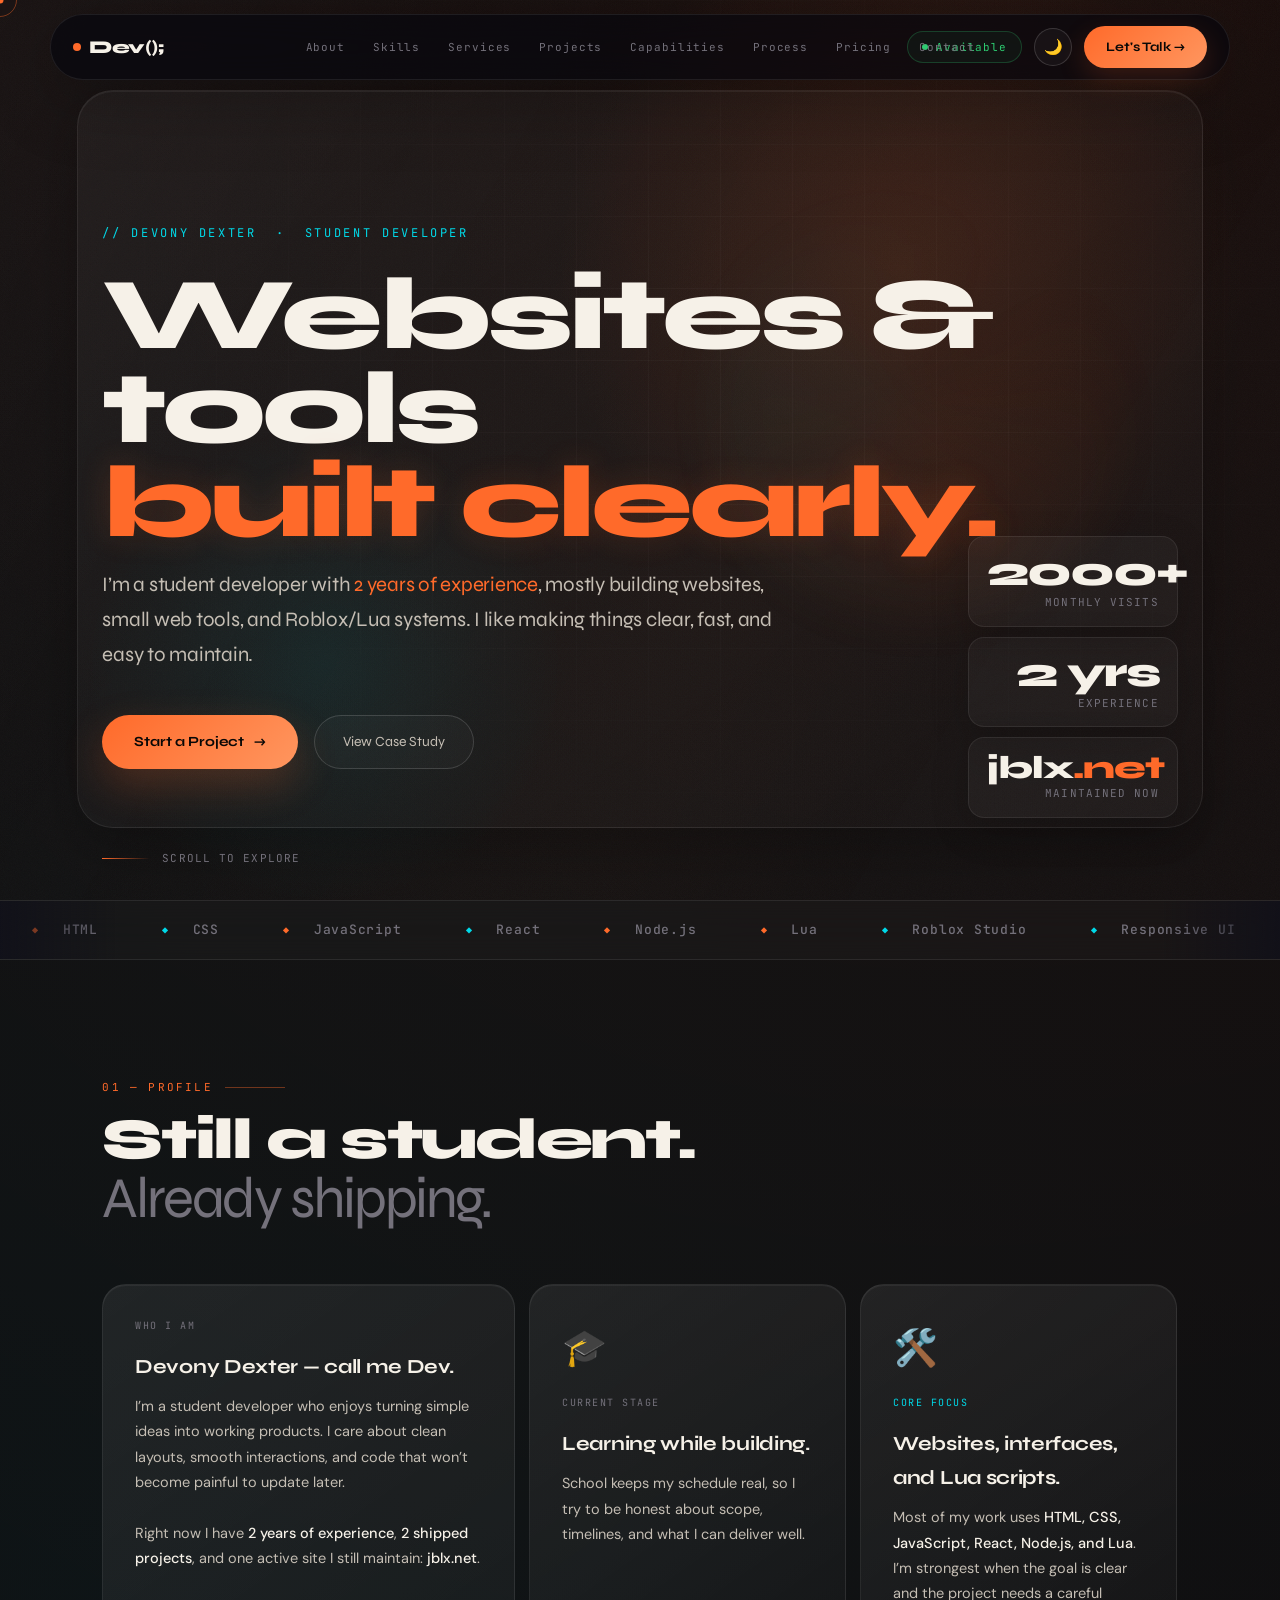
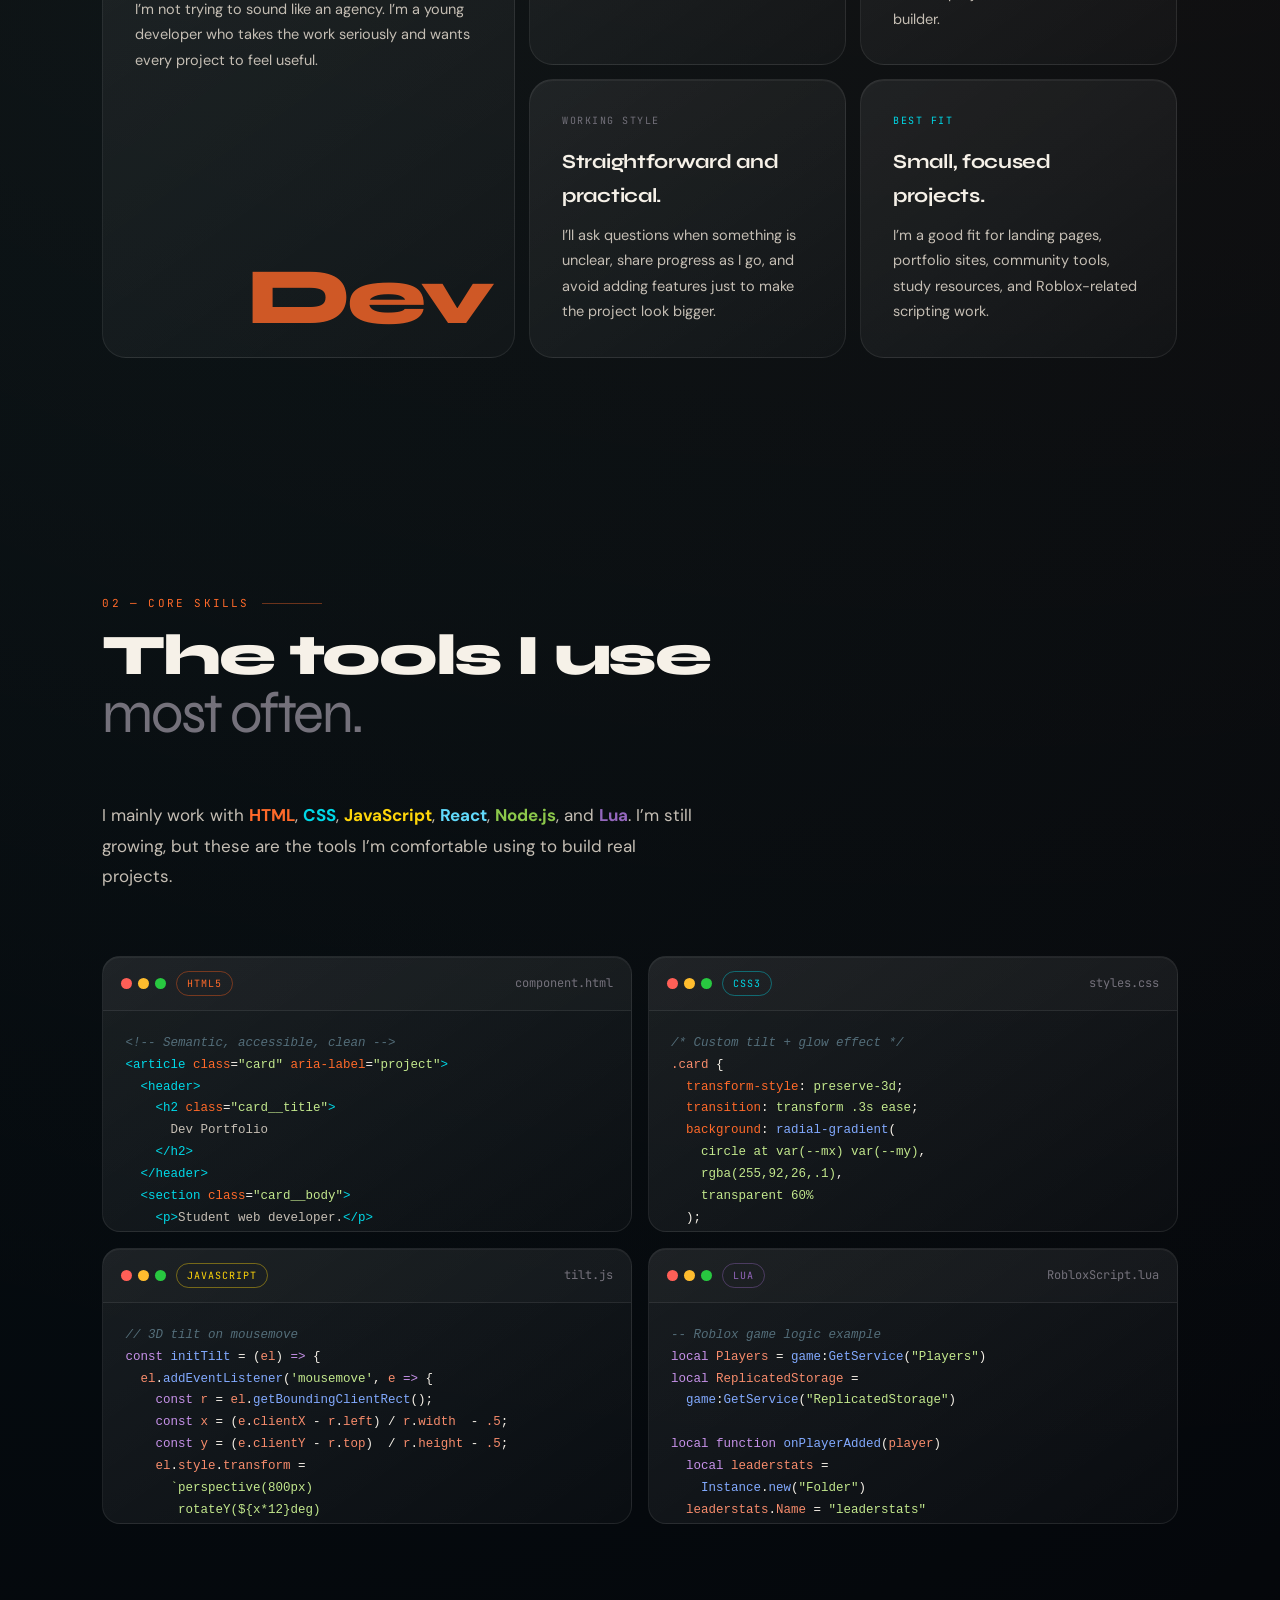
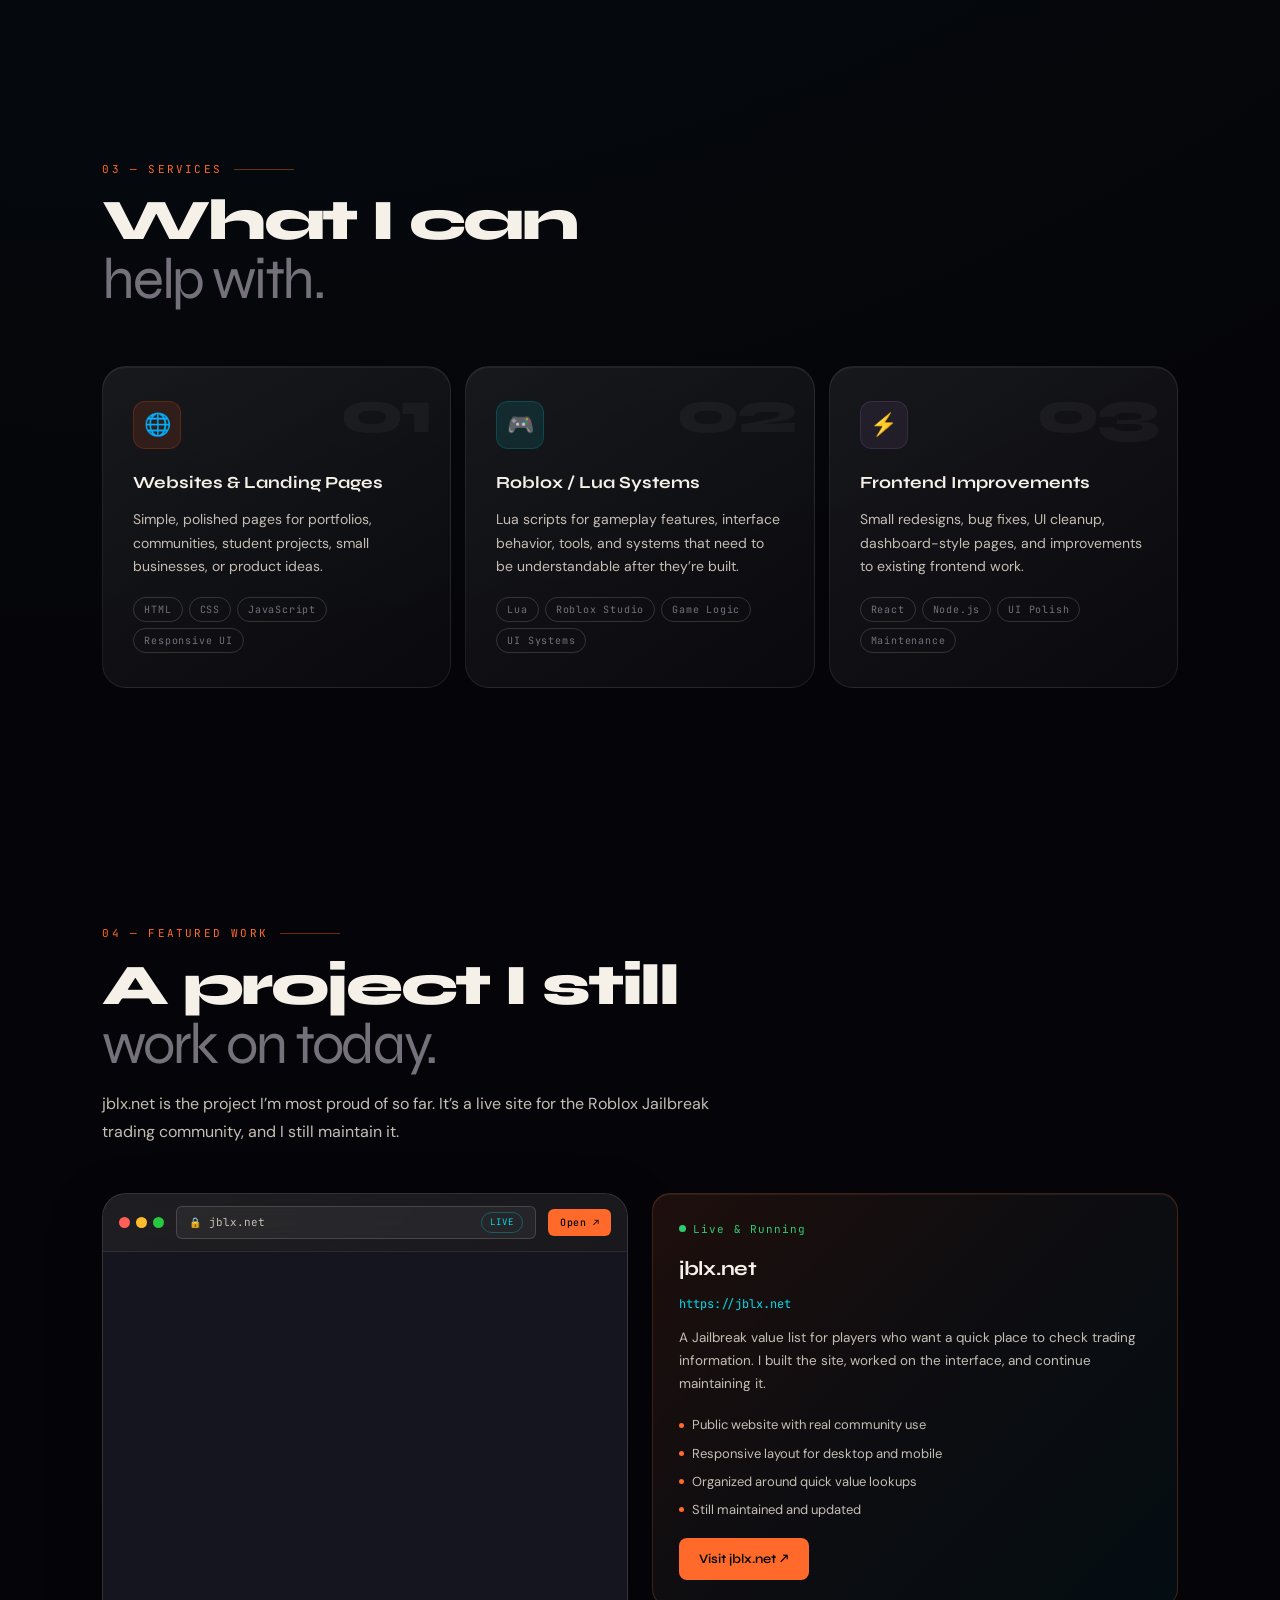
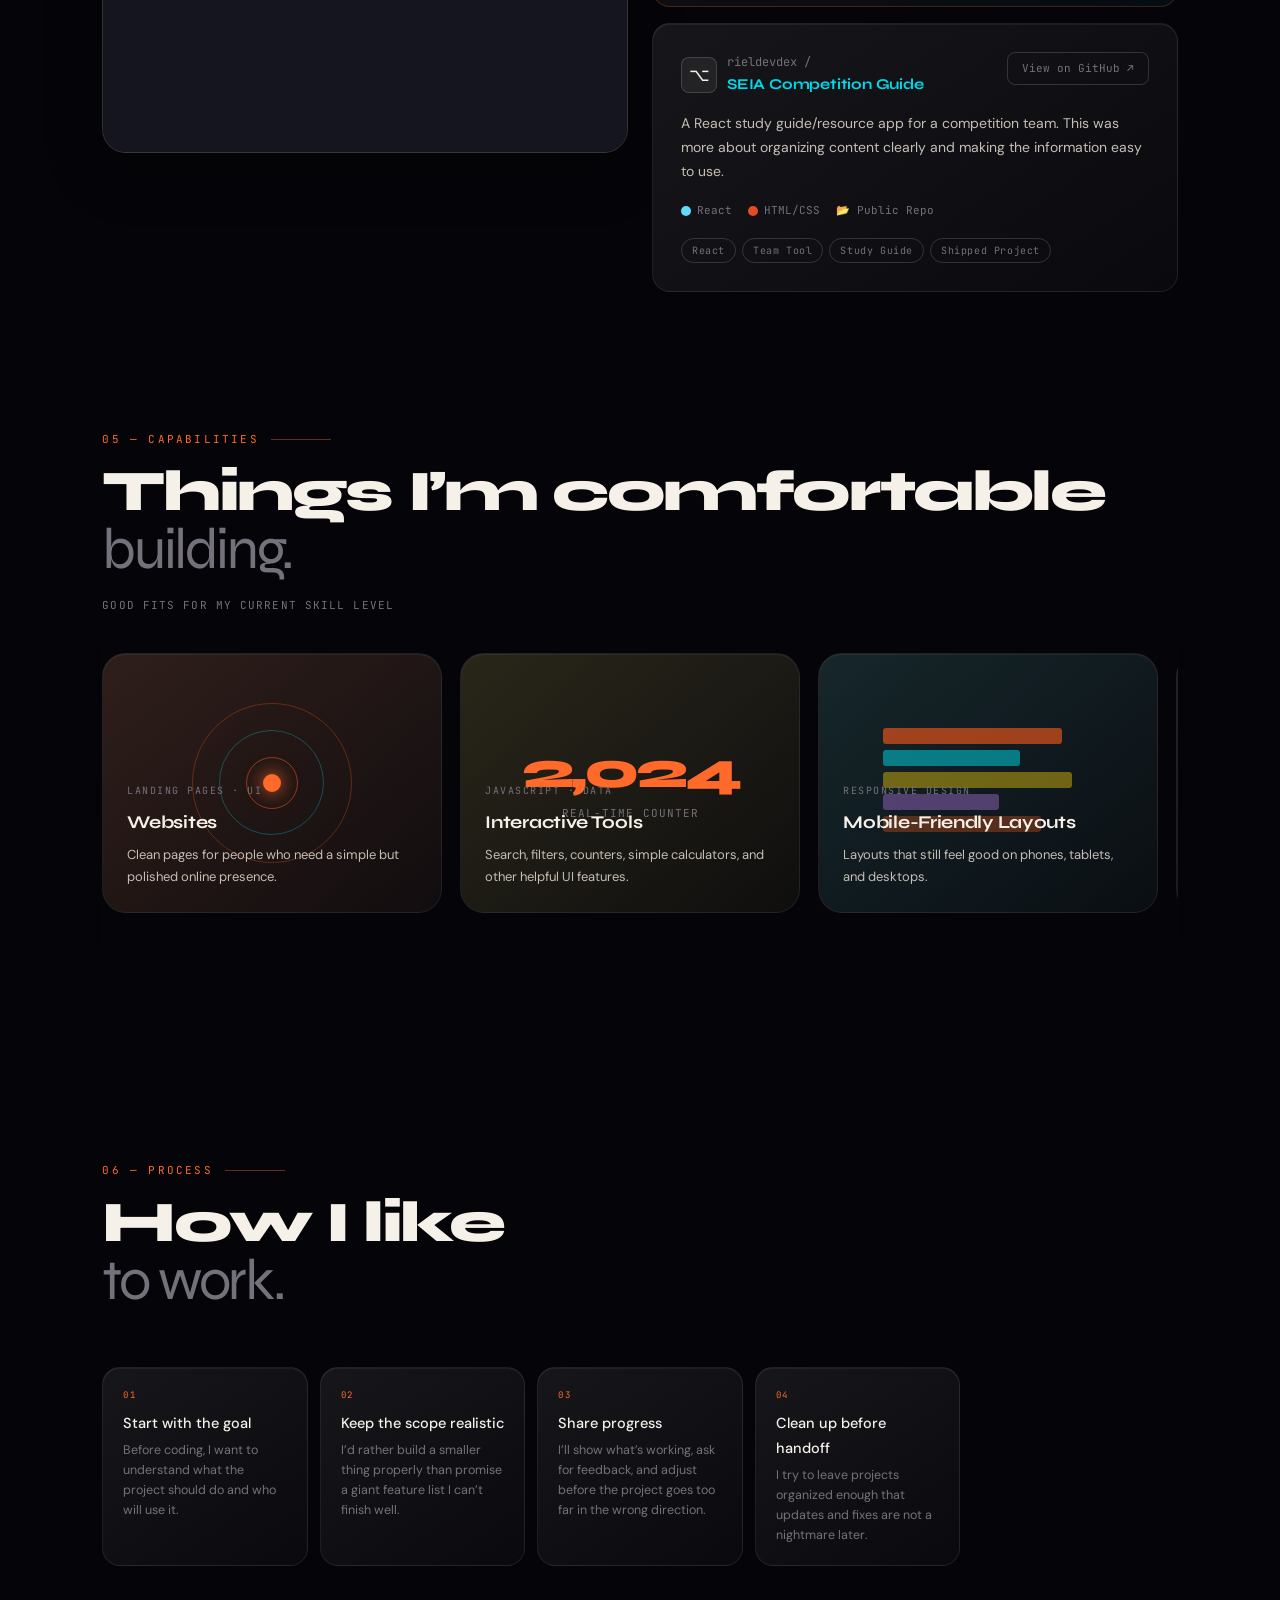
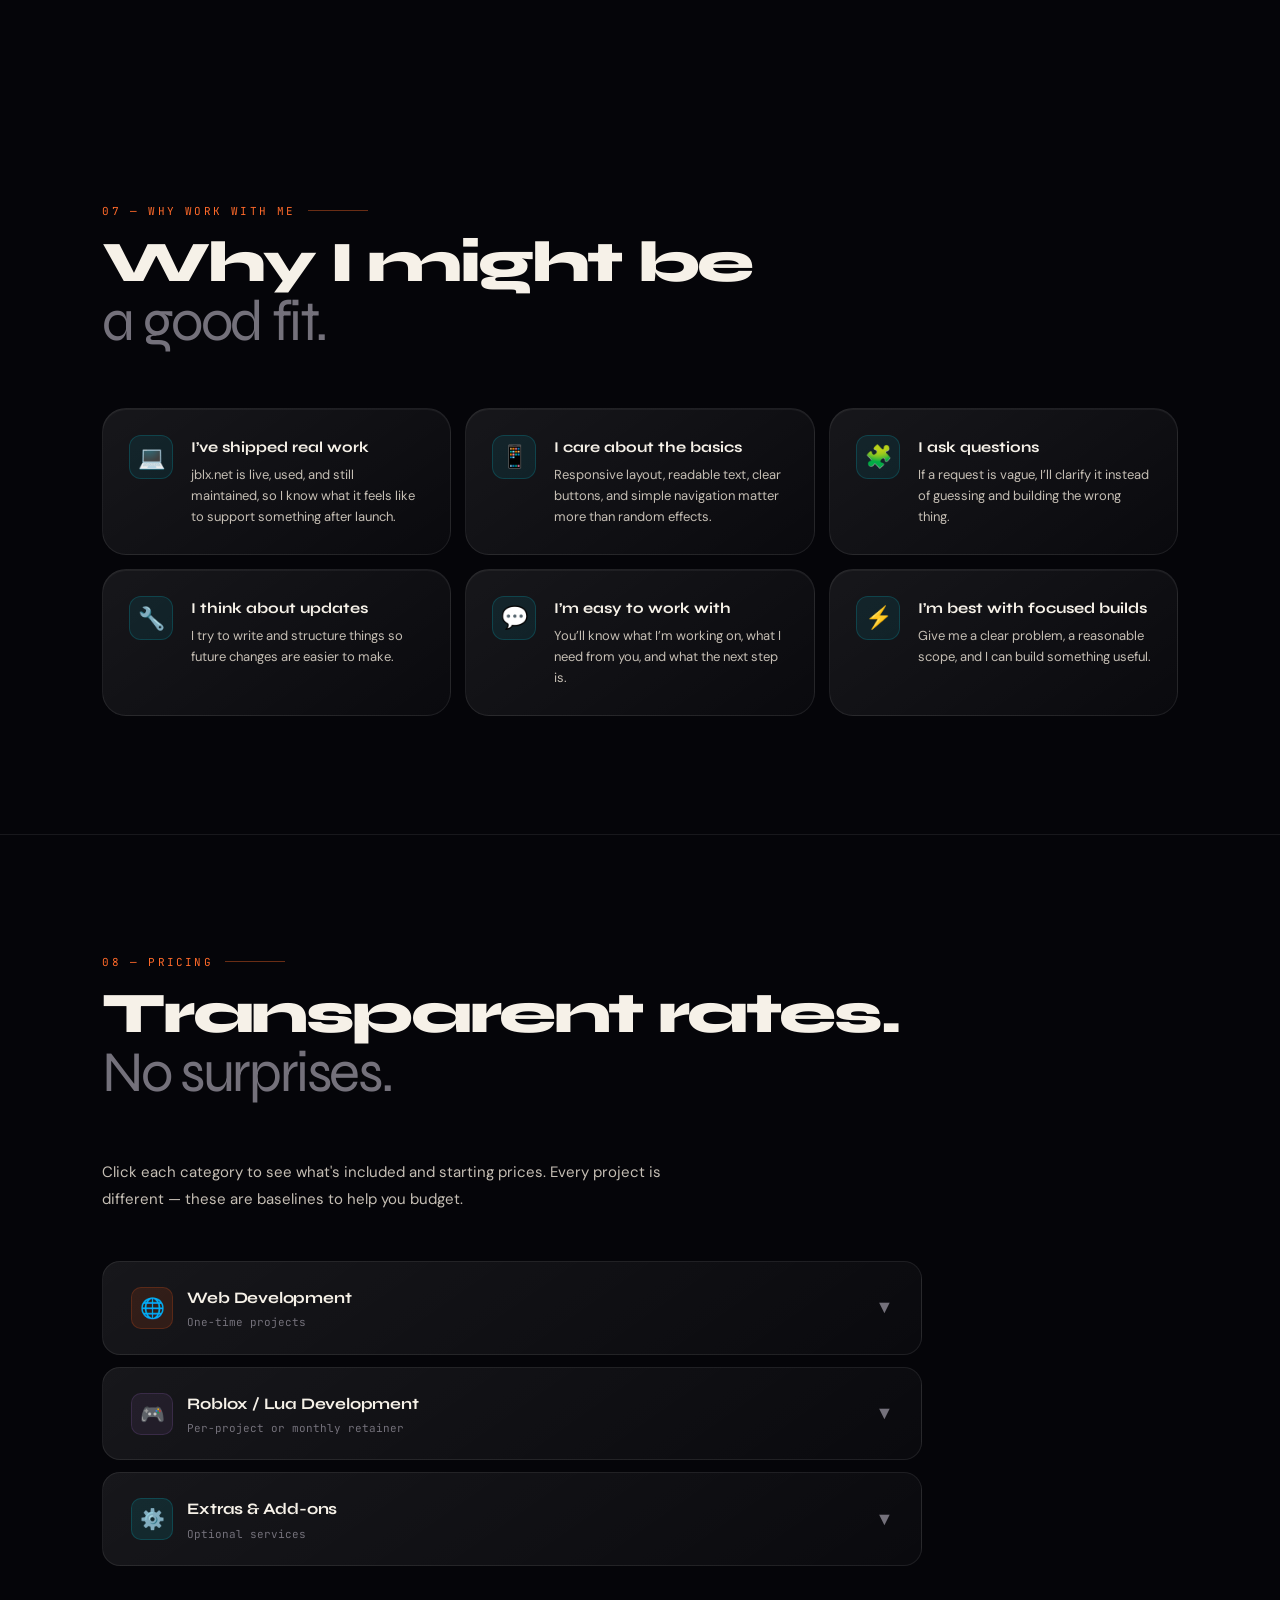
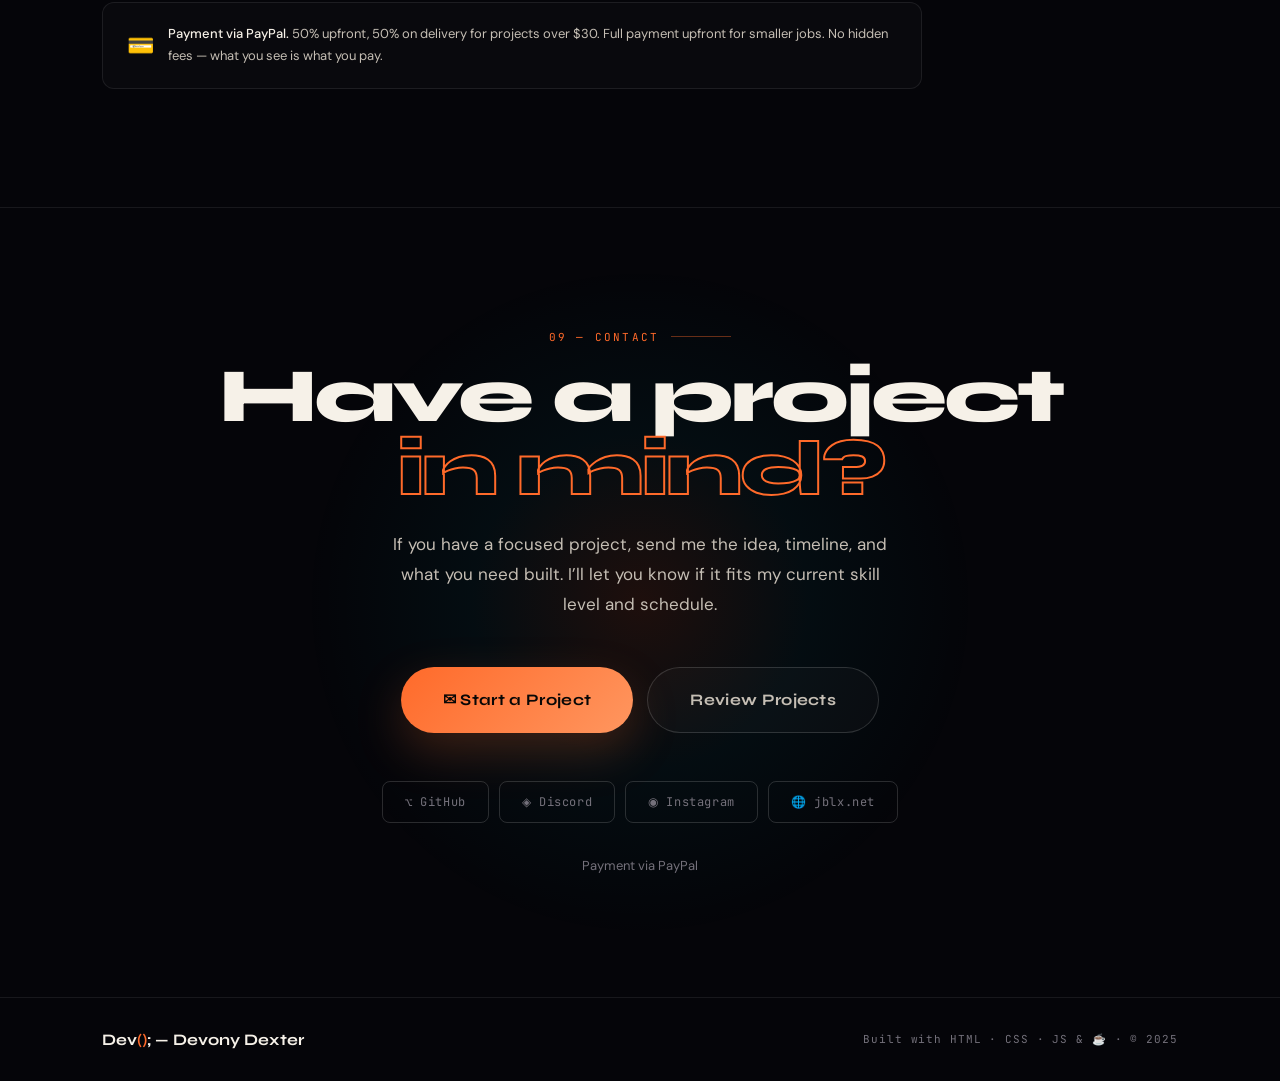
==== commit 2f674f32: "pricing update" ====
--- a/index.html
+++ b/index.html
@@ -294,6 +294,37 @@
 .gb:nth-child(12){background:rgba(255,92,26,.4);animation-delay:1.1s}
 @keyframes gbPulse{0%,100%{transform:scale(1);opacity:.6}50%{transform:scale(1.1);opacity:1}}
 
+/* ── PRICING ── */
+#pricing{border-top:1px solid var(--border)}
+.pricing-intro{color:var(--wh2);font-size:15px;max-width:560px;line-height:1.8;margin-bottom:48px}
+.pricing-accordion{display:flex;flex-direction:column;gap:12px;max-width:820px}
+.price-group{border:1px solid var(--border);border-radius:var(--radius-md);background:var(--glass);overflow:hidden;transition:border-color .3s,box-shadow .3s}
+.price-group:hover{border-color:var(--border2)}
+.price-group.open{border-color:var(--border3);box-shadow:var(--shadow-soft)}
+.price-group-header{display:flex;align-items:center;justify-content:space-between;padding:22px 28px;cursor:pointer;user-select:none;transition:background .2s}
+.price-group-header:hover{background:rgba(255,255,255,.025)}
+.price-group-left{display:flex;align-items:center;gap:14px}
+.price-group-icon{width:42px;height:42px;border-radius:10px;display:flex;align-items:center;justify-content:center;font-size:20px;flex-shrink:0}
+.price-group-icon.or{background:rgba(255,92,26,.12);border:1px solid rgba(255,92,26,.2)}
+.price-group-icon.cy{background:rgba(0,217,232,.1);border:1px solid rgba(0,217,232,.18)}
+.price-group-icon.pu{background:rgba(148,103,189,.1);border:1px solid rgba(148,103,189,.2)}
+.price-group-title{font-family:'Syne',sans-serif;font-weight:700;font-size:16px;letter-spacing:-.2px}
+.price-group-subtitle{font-family:'JetBrains Mono',monospace;font-size:11px;color:var(--mu);margin-top:2px}
+.price-chevron{font-size:18px;color:var(--mu);transition:transform .3s var(--ease)}
+.price-group.open .price-chevron{transform:rotate(180deg);color:var(--or)}
+.price-group-body{max-height:0;overflow:hidden;transition:max-height .4s var(--ease),padding .3s}
+.price-group.open .price-group-body{max-height:600px;padding:0 28px 24px}
+.price-table{width:100%;border-collapse:collapse;margin-top:8px}
+.price-table th{text-align:left;font-family:'JetBrains Mono',monospace;font-size:10px;letter-spacing:.12em;text-transform:uppercase;color:var(--mu);padding:10px 0;border-bottom:1px solid var(--border)}
+.price-table td{padding:12px 0;font-size:14px;color:var(--wh2);border-bottom:1px solid var(--border)}
+.price-table tr:last-child td{border-bottom:none}
+.price-table .price-val{font-family:'Syne',sans-serif;font-weight:700;color:var(--or);font-size:15px;white-space:nowrap}
+.price-table .price-note{font-size:12px;color:var(--mu);font-style:italic}
+.pricing-footer{margin-top:36px;padding:20px 24px;border:1px solid var(--border);border-radius:12px;background:rgba(255,255,255,.02);display:flex;align-items:center;gap:14px;max-width:820px}
+.pricing-footer-icon{font-size:22px;flex-shrink:0}
+.pricing-footer-text{font-size:13px;color:var(--wh2);line-height:1.7}
+.pricing-footer-text strong{color:var(--wh);font-weight:500}
+
 /* ── INTERESTS ── */
 .int-tabs{display:flex;gap:8px;margin-bottom:36px;flex-wrap:wrap}
 .int-tab{padding:8px 18px;border-radius:100px;border:1px solid var(--border2);background:transparent;color:var(--mu);cursor:none;font-family:'JetBrains Mono',monospace;font-size:12px;letter-spacing:.05em;transition:all .2s}
@@ -679,6 +710,7 @@
     <a href="#live-projects">Projects</a>
     <a href="#showcase">Capabilities</a>
     <a href="#interests">Process</a>
+    <a href="#pricing">Pricing</a>
     <a href="#hire">Contact</a>
   </div>
   <div class="nav-right">
@@ -1110,12 +1142,100 @@
   </div>
 </section>
 
+<!-- PRICING -->
+<section class="section" id="pricing">
+  <div class="sec-label reveal">08 — Pricing</div>
+  <h2 class="sec-title reveal">Transparent rates.<br/><span class="dim">No surprises.</span></h2>
+  <p class="pricing-intro reveal">Click each category to see what's included and starting prices. Every project is different — these are baselines to help you budget.</p>
+
+  <div class="pricing-accordion">
+
+    <div class="price-group reveal">
+      <div class="price-group-header" onclick="this.parentElement.classList.toggle('open')">
+        <div class="price-group-left">
+          <div class="price-group-icon or">🌐</div>
+          <div>
+            <div class="price-group-title">Web Development</div>
+            <div class="price-group-subtitle">One-time projects</div>
+          </div>
+        </div>
+        <span class="price-chevron">▼</span>
+      </div>
+      <div class="price-group-body">
+        <table class="price-table">
+          <thead><tr><th>Service</th><th>Price</th><th>Notes</th></tr></thead>
+          <tbody>
+            <tr><td>Static landing page (1 page)</td><td class="price-val">$15 – $40</td><td class="price-note">Responsive, HTML/CSS/JS</td></tr>
+            <tr><td>Multi-page site (2–5 pages)</td><td class="price-val">$40 – $80</td><td class="price-note">Includes basic interactivity</td></tr>
+            <tr><td>Small web app (React)</td><td class="price-val">$60 – $120</td><td class="price-note">Dynamic, component-based</td></tr>
+            <tr><td>Domain + hosting setup</td><td class="price-val">$0 – $30</td><td class="price-note">Free on Cloudflare Pages; paid if custom domain</td></tr>
+          </tbody>
+        </table>
+      </div>
+    </div>
+
+    <div class="price-group reveal">
+      <div class="price-group-header" onclick="this.parentElement.classList.toggle('open')">
+        <div class="price-group-left">
+          <div class="price-group-icon pu">🎮</div>
+          <div>
+            <div class="price-group-title">Roblox / Lua Development</div>
+            <div class="price-group-subtitle">Per-project or monthly retainer</div>
+          </div>
+        </div>
+        <span class="price-chevron">▼</span>
+      </div>
+      <div class="price-group-body">
+        <table class="price-table">
+          <thead><tr><th>Service</th><th>Price</th><th>Notes</th></tr></thead>
+          <tbody>
+            <tr><td>Simple script / system</td><td class="price-val">$5 – $15</td><td class="price-note">Door system, leaderboard, etc.</td></tr>
+            <tr><td>Medium game system</td><td class="price-val">$15 – $40</td><td class="price-note">Inventory, combat, data stores</td></tr>
+            <tr><td>Full game MVP</td><td class="price-val">$50 – $150+</td><td class="price-note">Scope-dependent</td></tr>
+            <tr><td>Monthly retainer</td><td class="price-val">$10 – $25/mo</td><td class="price-note">Ongoing dev based on intensity</td></tr>
+          </tbody>
+        </table>
+      </div>
+    </div>
+
+    <div class="price-group reveal">
+      <div class="price-group-header" onclick="this.parentElement.classList.toggle('open')">
+        <div class="price-group-left">
+          <div class="price-group-icon cy">⚙️</div>
+          <div>
+            <div class="price-group-title">Extras & Add-ons</div>
+            <div class="price-group-subtitle">Optional services</div>
+          </div>
+        </div>
+        <span class="price-chevron">▼</span>
+      </div>
+      <div class="price-group-body">
+        <table class="price-table">
+          <thead><tr><th>Service</th><th>Price</th><th>Notes</th></tr></thead>
+          <tbody>
+            <tr><td>Extra revision (beyond 2 free)</td><td class="price-val">$3 – $5</td><td class="price-note">Per revision round</td></tr>
+            <tr><td>Rush delivery (&lt; 48h)</td><td class="price-val">+30 – 50%</td><td class="price-note">On top of base price</td></tr>
+            <tr><td>Monthly maintenance</td><td class="price-val">$5 – $10/mo</td><td class="price-note">Bug fixes, small updates</td></tr>
+            <tr><td>Source code handoff</td><td class="price-val">Included</td><td class="price-note">You always own your code</td></tr>
+          </tbody>
+        </table>
+      </div>
+    </div>
+
+  </div>
+
+  <div class="pricing-footer reveal">
+    <div class="pricing-footer-icon">💳</div>
+    <div class="pricing-footer-text"><strong>Payment via PayPal.</strong> 50% upfront, 50% on delivery for projects over $30. Full payment upfront for smaller jobs. No hidden fees — what you see is what you pay.</div>
+  </div>
+</section>
+
 <!-- HIRE -->
 <section id="hire" style="padding:0">
   <div style="border-top:1px solid var(--border)"></div>
   <div style="max-width:1280px;margin:0 auto;padding:120px 8vw;text-align:center;position:relative;overflow:hidden">
     <div class="hire-glow"></div>
-    <div class="sec-label reveal" style="justify-content:center">08 — Contact</div>
+    <div class="sec-label reveal" style="justify-content:center">09 — Contact</div>
     <h2 class="hire-title reveal">Have a project<br/><span class="stroke">in mind?</span></h2>
     <p class="hire-sub reveal">If you have a focused project, send me the idea, timeline, and what you need built. I’ll let you know if it fits my current skill level and schedule.</p>
     <div class="hire-ctas reveal">
@@ -1128,6 +1248,7 @@
       <a href="https://instagram.com/malmakesvids" target="_blank" rel="noopener" class="clink">◉ Instagram</a>
       <a href="https://jblx.net" target="_blank" rel="noopener" class="clink">🌐 jblx.net</a>
     </div>
+    <p class="reveal" style="margin-top:32px;color:var(--mu);font-size:13px">Payment via PayPal</p>
   </div>
 </section>
 
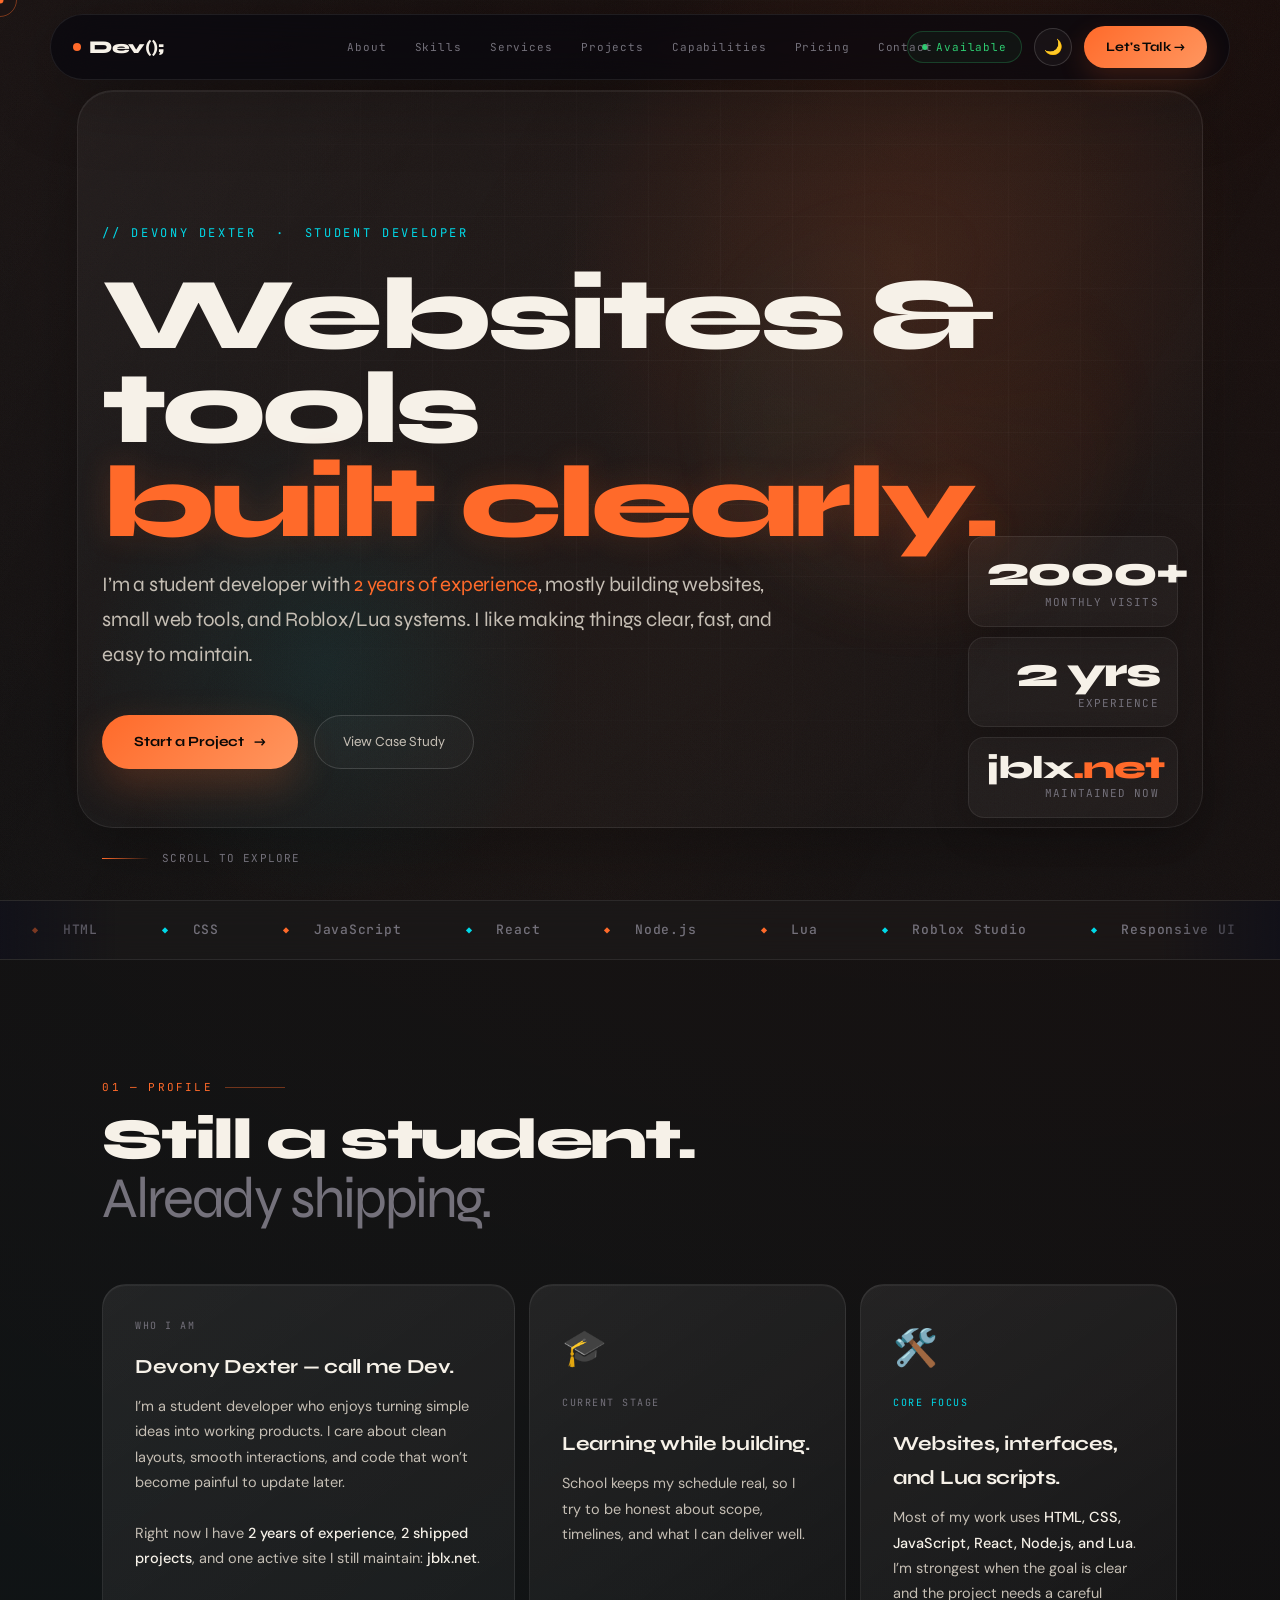
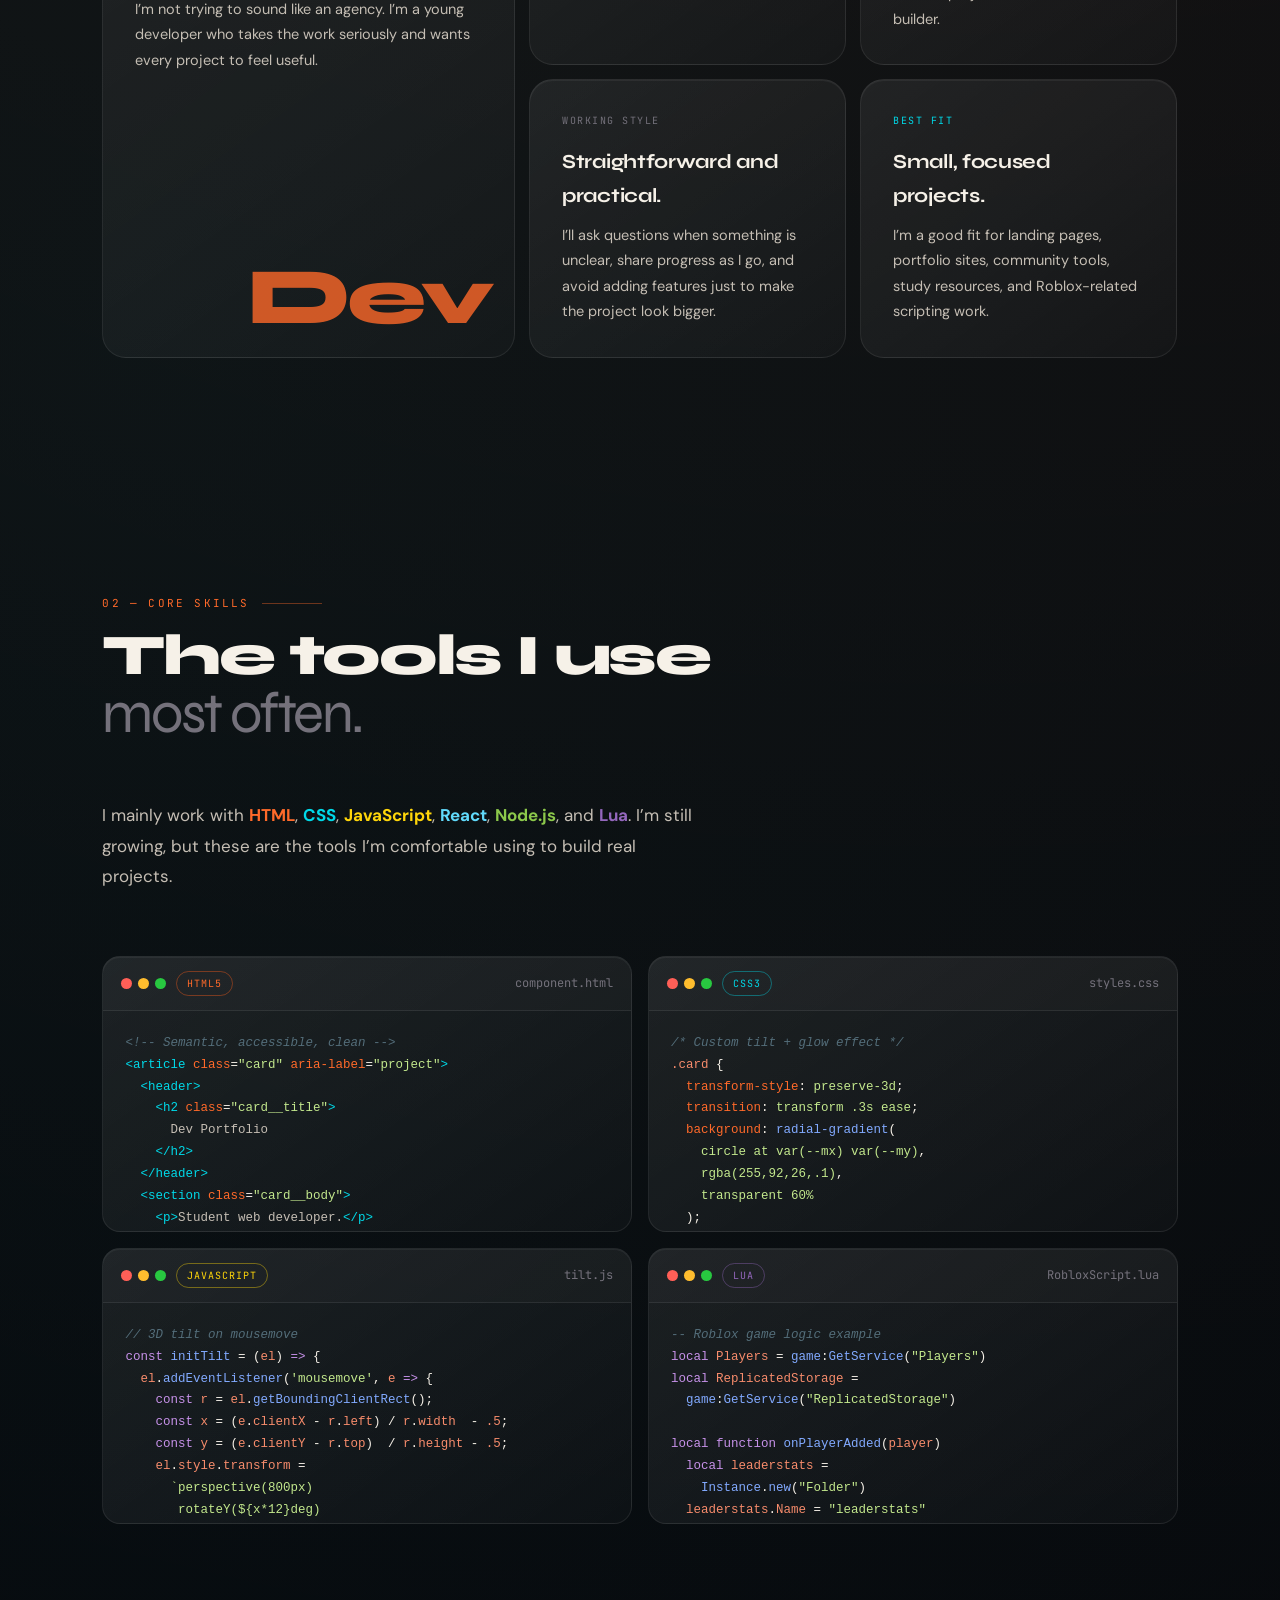
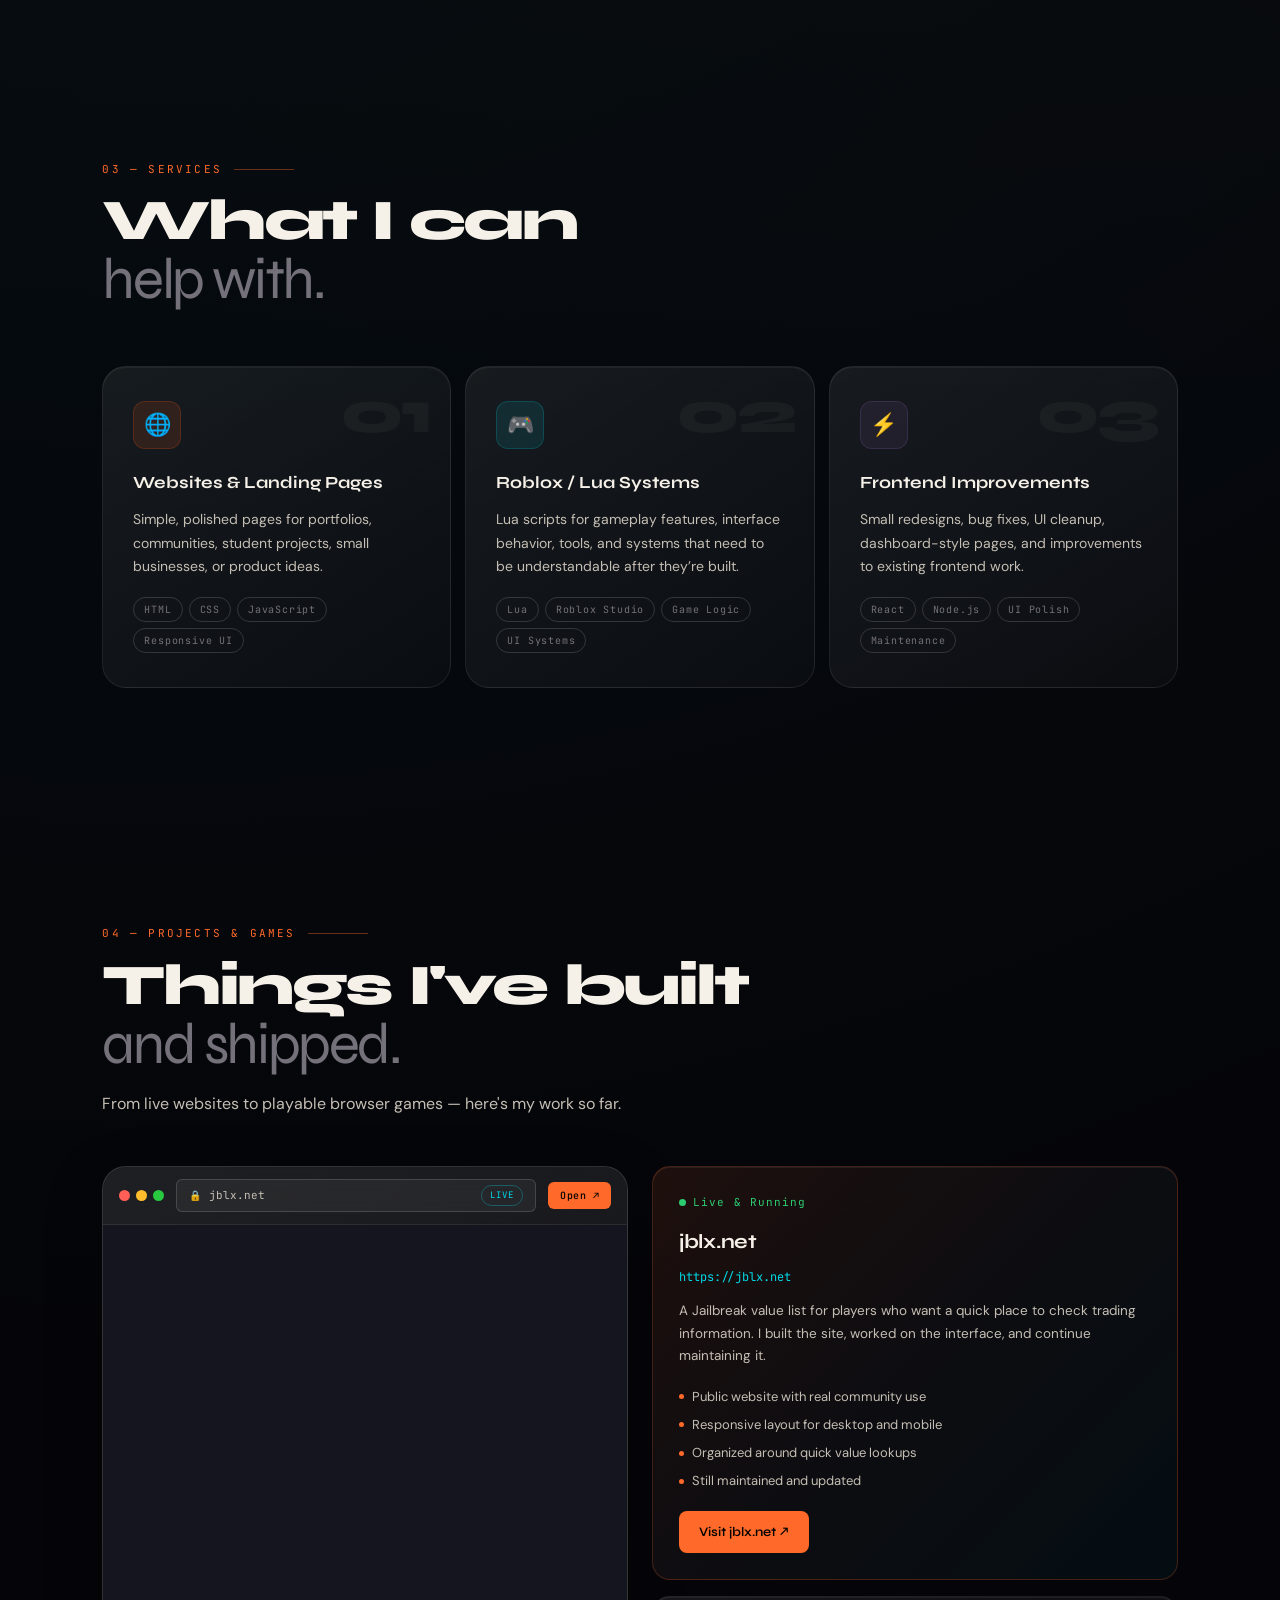
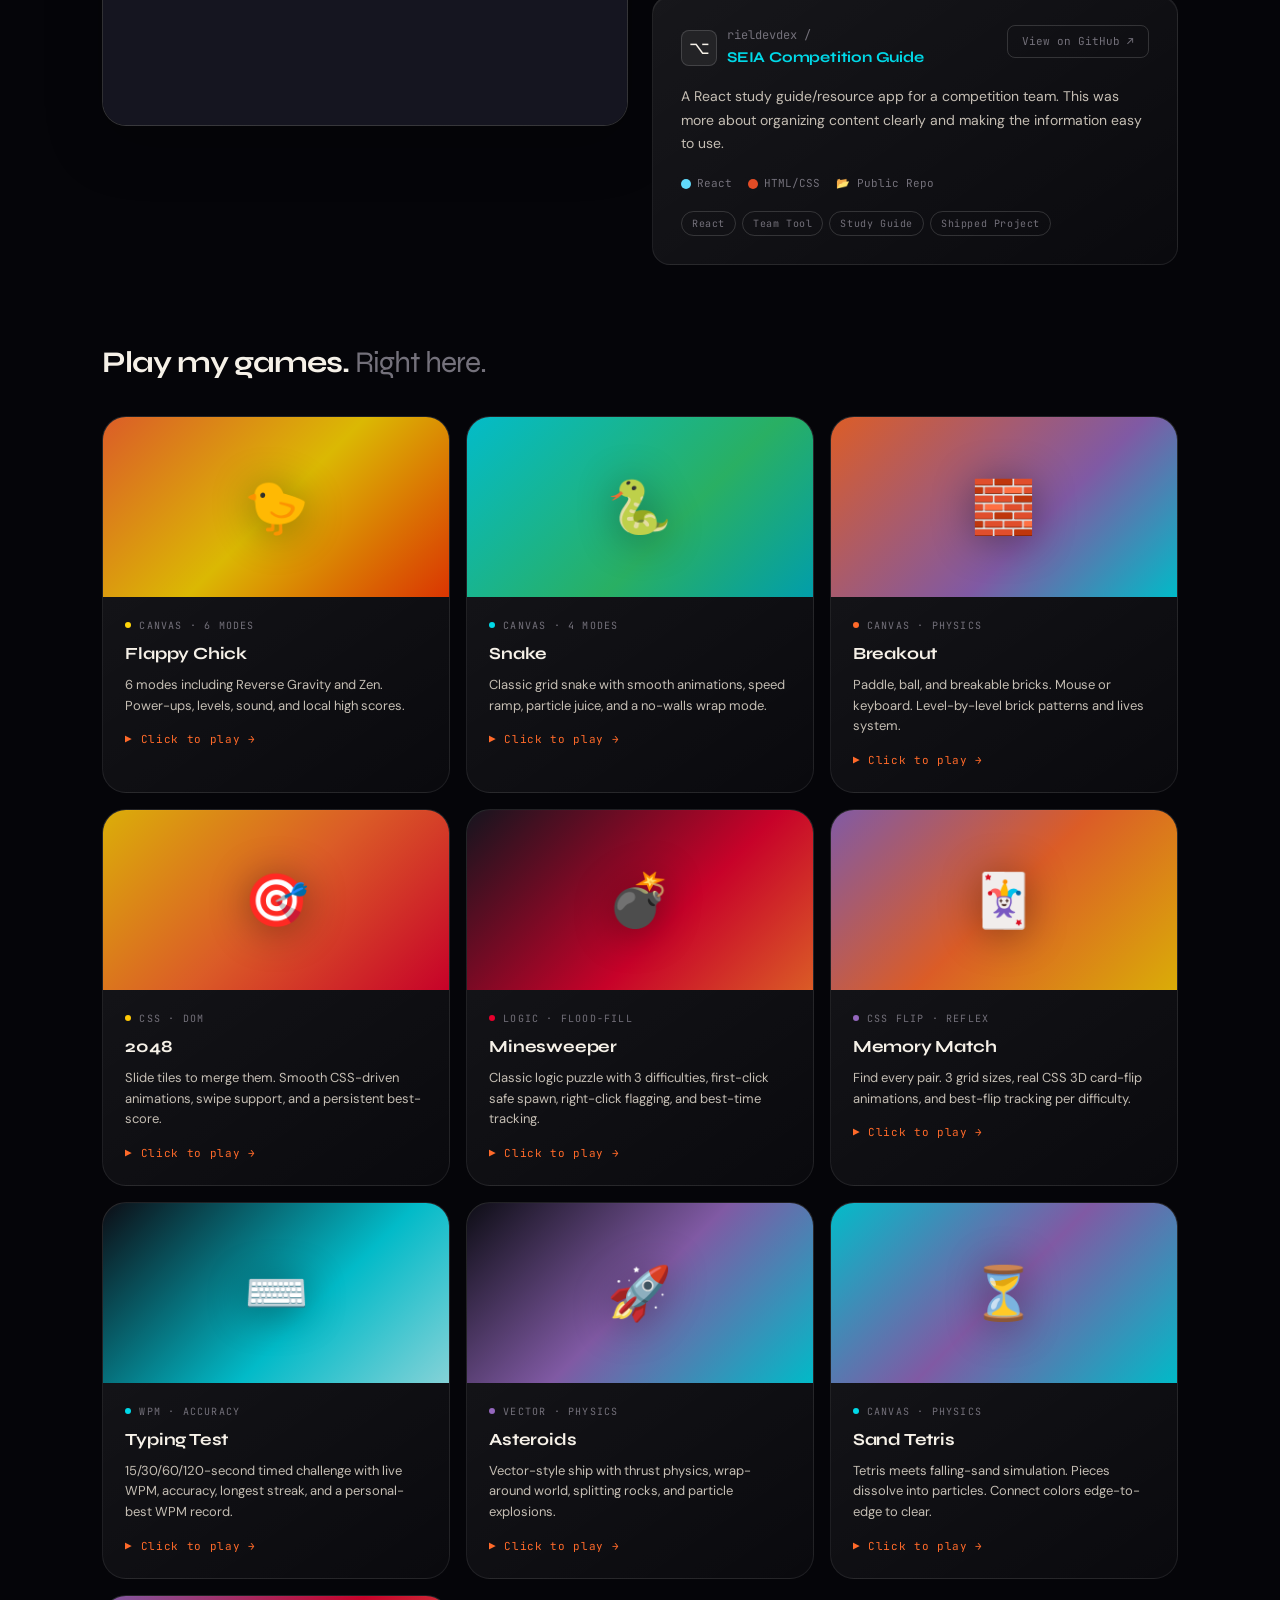
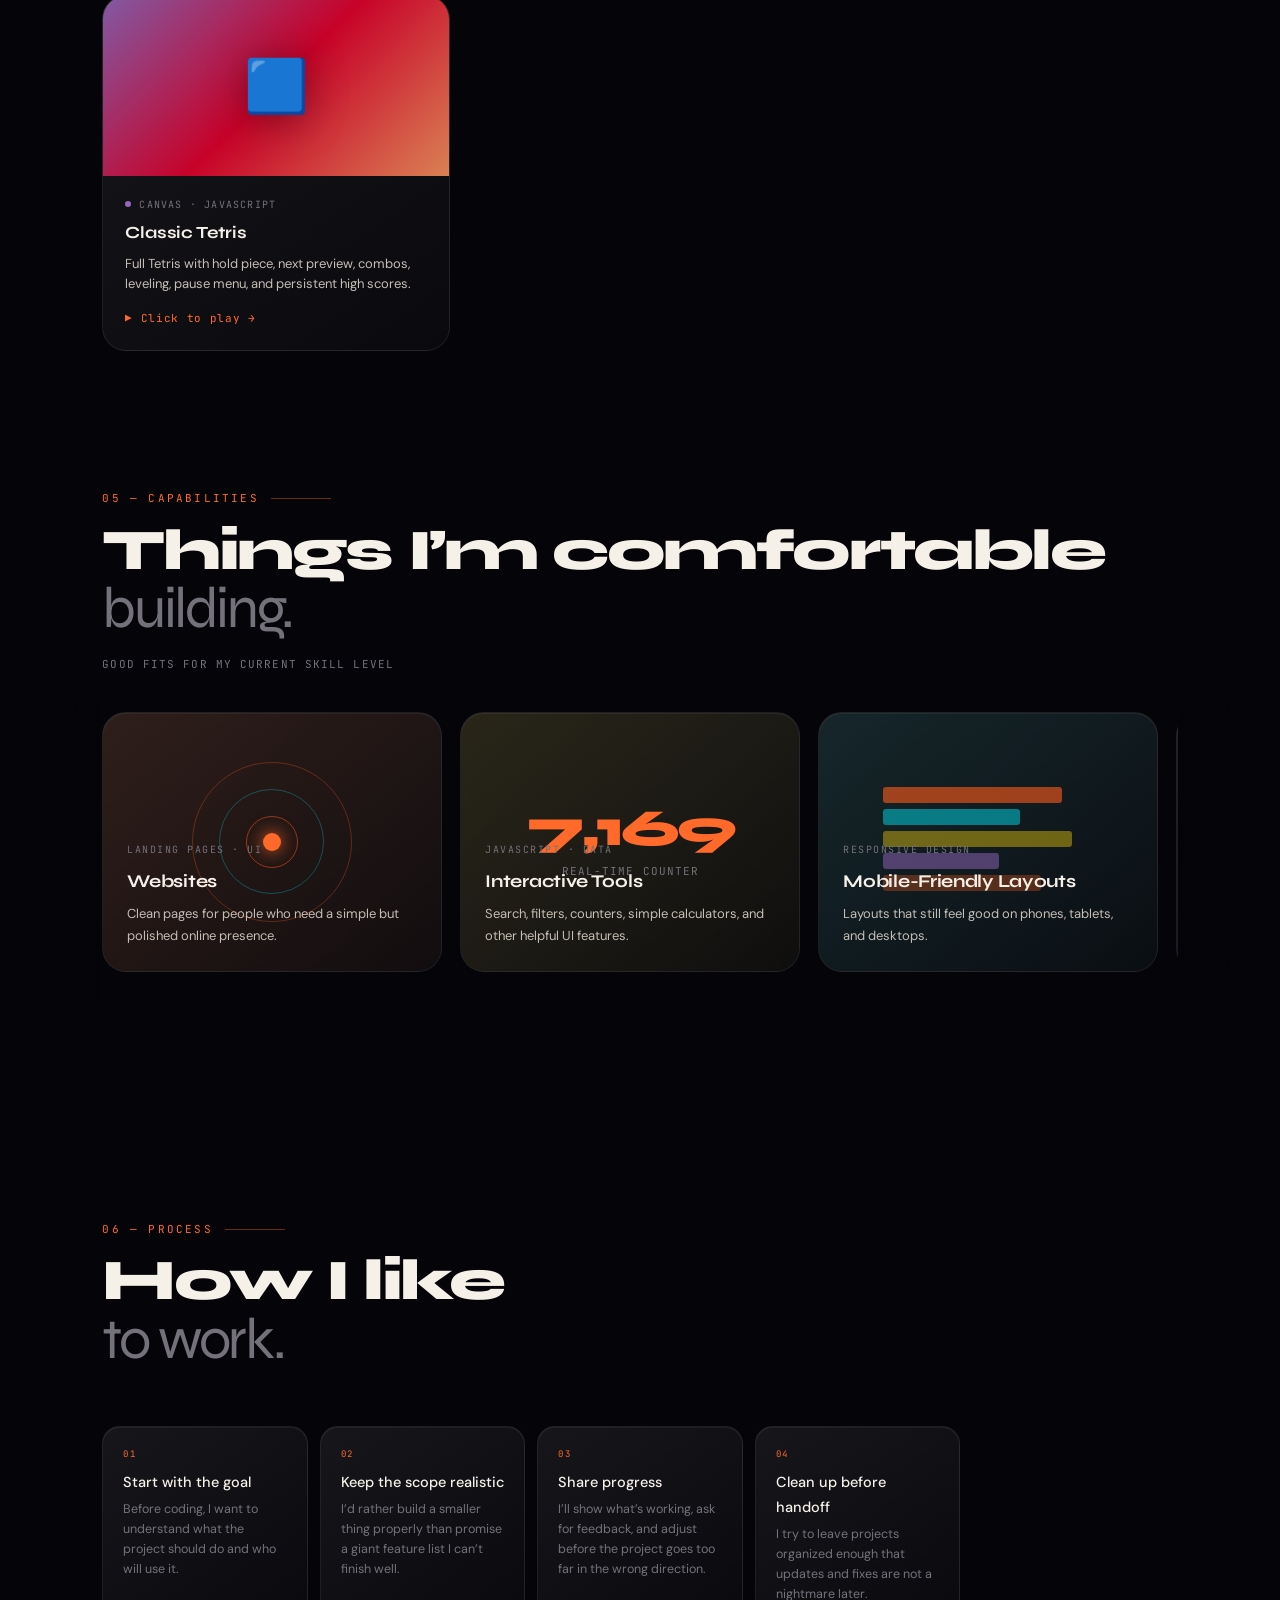
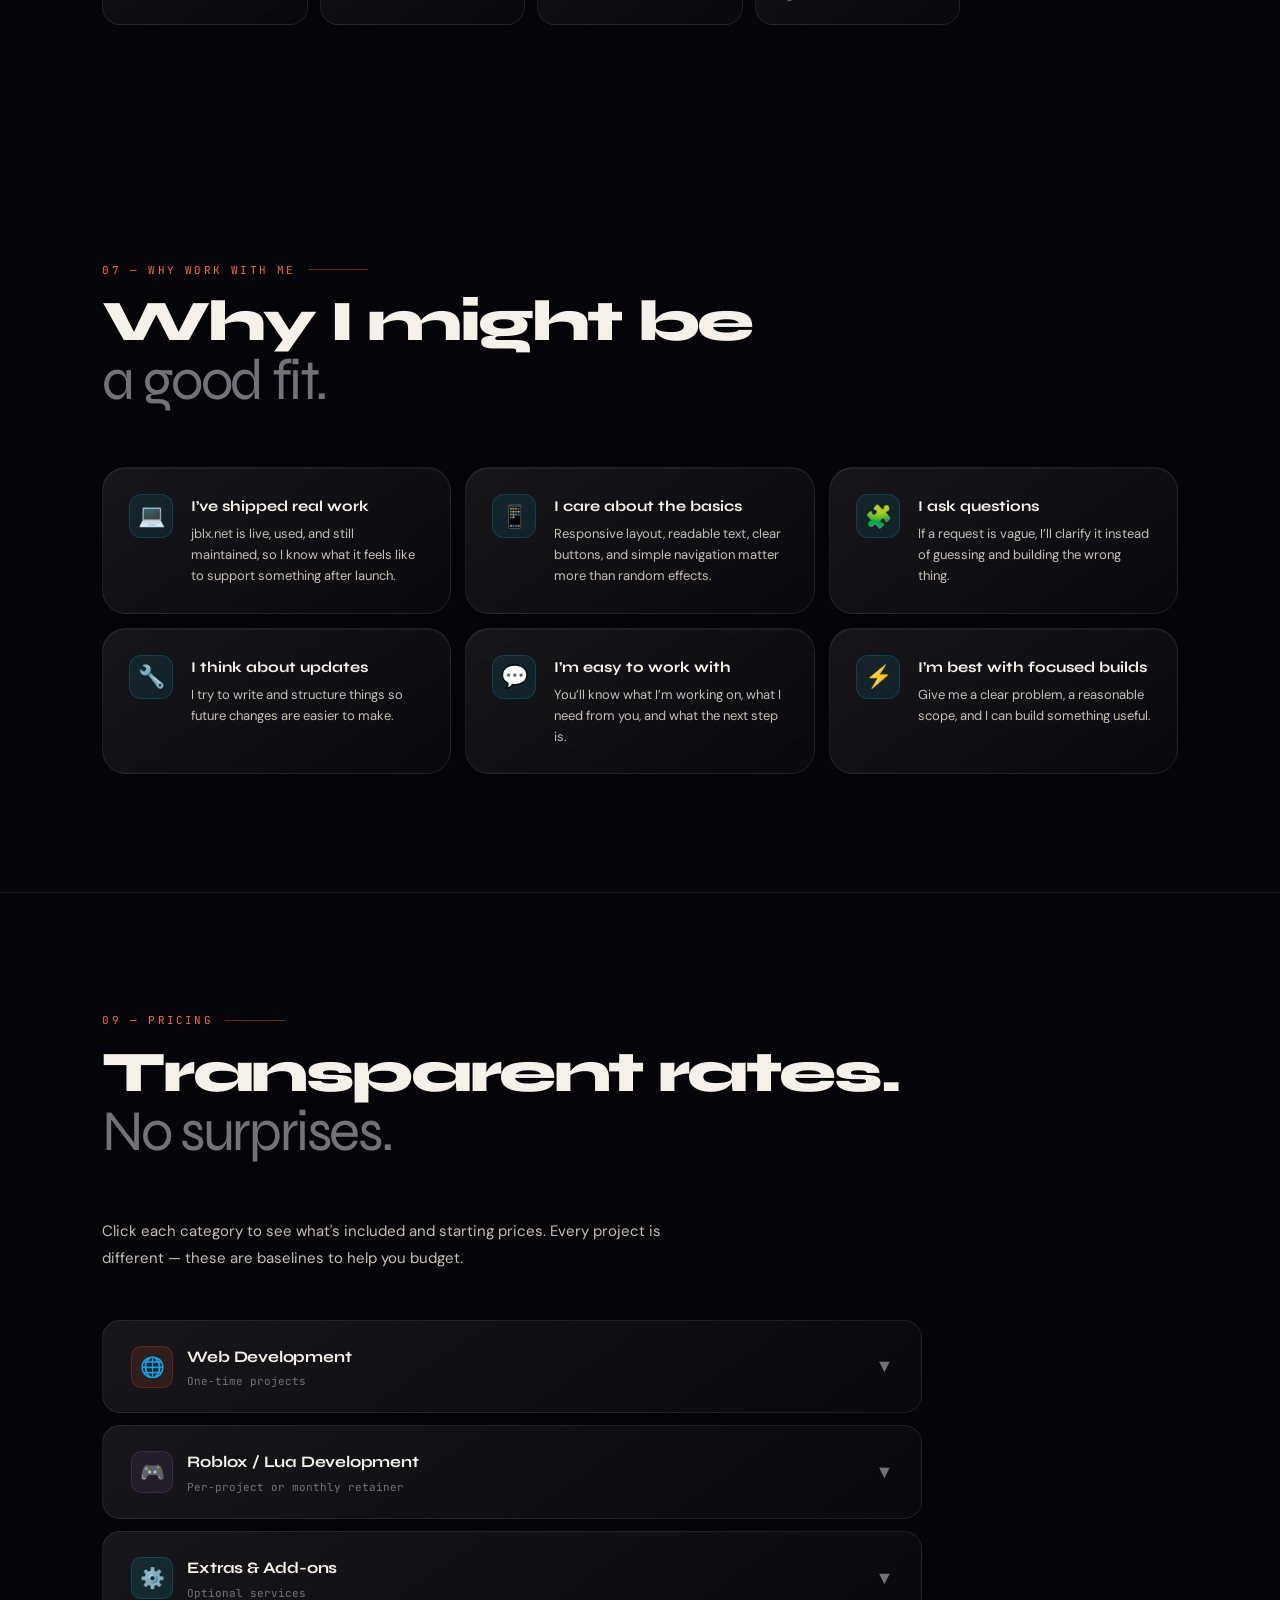
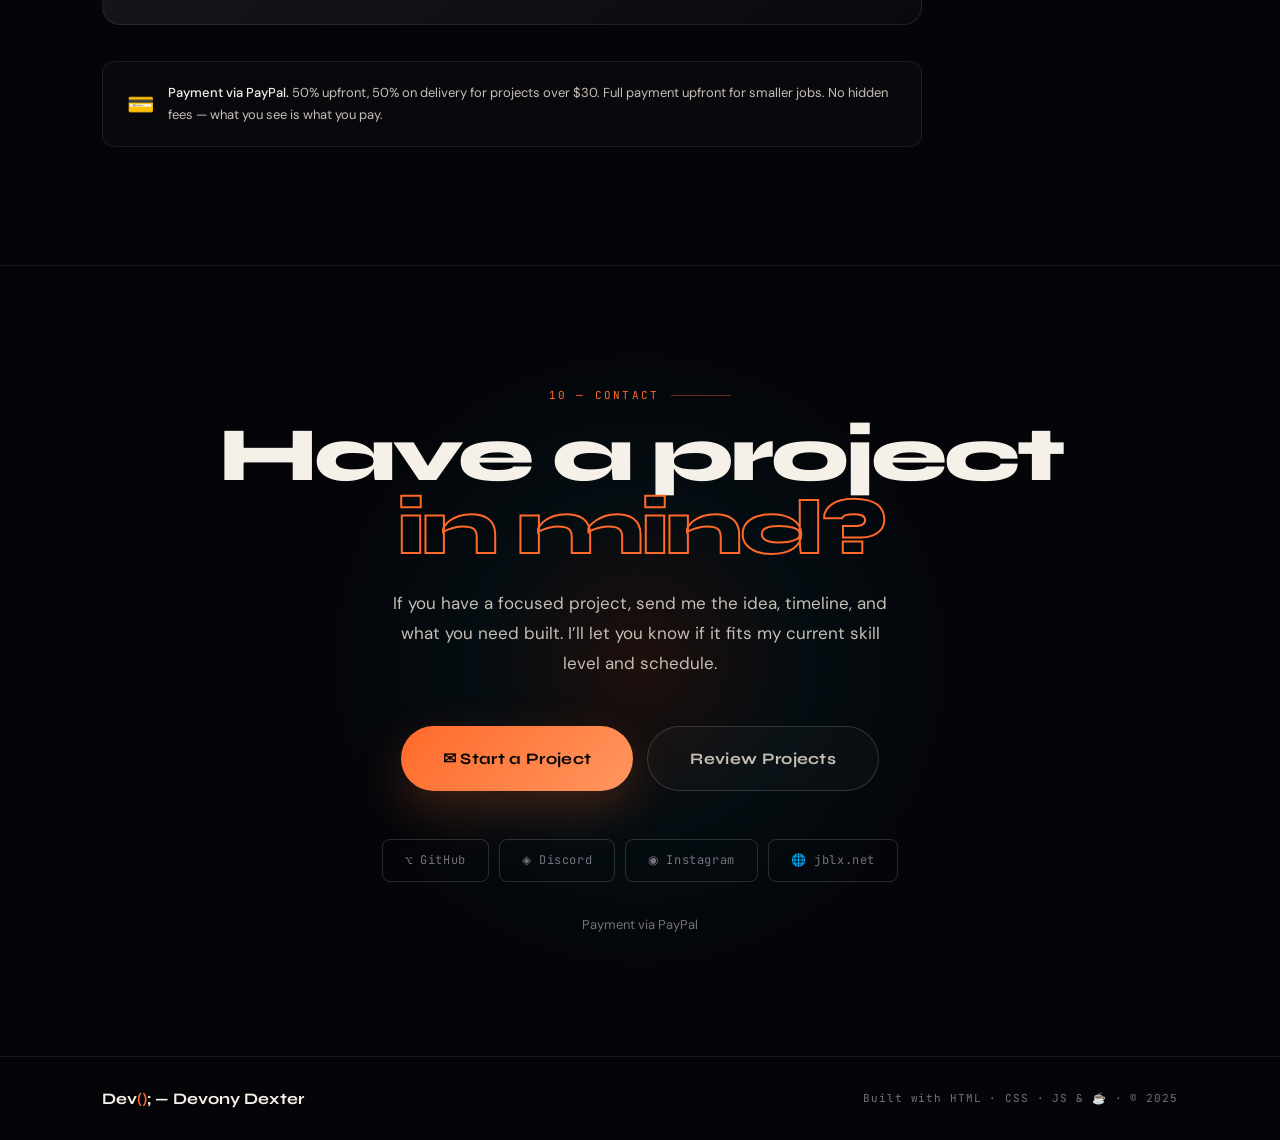
==== commit 8c1cbd19: "Games update" ====
--- a/index.html
+++ b/index.html
@@ -294,6 +294,37 @@
 .gb:nth-child(12){background:rgba(255,92,26,.4);animation-delay:1.1s}
 @keyframes gbPulse{0%,100%{transform:scale(1);opacity:.6}50%{transform:scale(1.1);opacity:1}}
 
+/* ── ARCADE ── */
+.arcade-grid{display:grid;grid-template-columns:repeat(3,1fr);gap:16px}
+.arcade-card{position:relative;border:1px solid var(--border);border-radius:var(--radius-lg);overflow:hidden;background:var(--glass);transition:border-color .3s,transform .3s,box-shadow .3s;transform-style:preserve-3d;box-shadow:inset 0 1px 0 rgba(255,255,255,.055);cursor:pointer}
+.arcade-card:hover{border-color:var(--border3);transform:translateY(-5px);box-shadow:var(--shadow)}
+.arcade-thumb{height:180px;display:flex;align-items:center;justify-content:center;position:relative;overflow:hidden}
+.arcade-thumb-bg{position:absolute;inset:0;opacity:.85;transition:transform .4s var(--ease)}
+.arcade-card:hover .arcade-thumb-bg{transform:scale(1.06)}
+.arcade-thumb-icon{font-size:52px;position:relative;z-index:2;filter:drop-shadow(0 4px 20px rgba(0,0,0,.4));transition:transform .3s var(--ease)}
+.arcade-card:hover .arcade-thumb-icon{transform:scale(1.15) rotate(-3deg)}
+.arcade-info{padding:20px 22px 22px}
+.arcade-tag{font-family:'JetBrains Mono',monospace;font-size:10px;letter-spacing:.12em;text-transform:uppercase;color:var(--mu);margin-bottom:6px;display:flex;align-items:center;gap:8px}
+.arcade-tag .tech-dot{width:6px;height:6px;border-radius:50%;flex-shrink:0}
+.arcade-name{font-family:'Syne',sans-serif;font-weight:700;font-size:17px;letter-spacing:-.2px;margin-bottom:6px}
+.arcade-desc{color:var(--wh2);font-size:13px;line-height:1.6}
+.arcade-play-hint{display:flex;align-items:center;gap:6px;margin-top:14px;font-family:'JetBrains Mono',monospace;font-size:11px;color:var(--or);letter-spacing:.06em;transition:gap .2s}
+.arcade-card:hover .arcade-play-hint{gap:10px}
+
+/* ARCADE MODAL */
+.arcade-modal{position:fixed;inset:0;z-index:10000;display:none;align-items:center;justify-content:center;padding:24px}
+.arcade-modal.active{display:flex}
+.arcade-modal-backdrop{position:absolute;inset:0;background:rgba(0,0,0,.82);backdrop-filter:blur(12px);animation:fadeIn .25s}
+.arcade-modal-content{position:relative;width:min(90vw,800px);height:min(85vh,650px);border-radius:var(--radius-lg);overflow:hidden;border:1px solid var(--border2);background:var(--bg2);box-shadow:0 40px 120px rgba(0,0,0,.55);animation:modalIn .3s var(--ease)}
+@keyframes modalIn{from{opacity:0;transform:scale(.94) translateY(16px)}to{opacity:1;transform:scale(1) translateY(0)}}
+@keyframes fadeIn{from{opacity:0}to{opacity:1}}
+.arcade-modal-topbar{display:flex;align-items:center;justify-content:space-between;padding:12px 18px;background:rgba(255,255,255,.03);border-bottom:1px solid var(--border)}
+.arcade-modal-title{font-family:'Syne',sans-serif;font-weight:700;font-size:15px;display:flex;align-items:center;gap:10px}
+.arcade-modal-actions{display:flex;gap:8px}
+.arcade-modal-btn{width:32px;height:32px;border-radius:8px;border:1px solid var(--border2);background:rgba(255,255,255,.04);color:var(--wh2);cursor:pointer;display:flex;align-items:center;justify-content:center;font-size:14px;transition:all .2s}
+.arcade-modal-btn:hover{border-color:var(--or);color:var(--or);background:rgba(255,92,26,.08)}
+.arcade-modal iframe{width:100%;height:calc(100% - 50px);border:none;display:block;background:var(--bg)}
+
 /* ── PRICING ── */
 #pricing{border-top:1px solid var(--border)}
 .pricing-intro{color:var(--wh2);font-size:15px;max-width:560px;line-height:1.8;margin-bottom:48px}
@@ -657,13 +688,13 @@
   nav{padding:0 16px;top:10px;width:min(calc(100% - 20px),1180px)}
   .nav-center{display:none}
   #hero,.section,.cooking-inner,.f1-section-inner{padding-left:6vw;padding-right:6vw}
-  .about-bento,.code-grid,.services-grid,.tal-grid{grid-template-columns:1fr 1fr}
+  .about-bento,.code-grid,.services-grid,.tal-grid,.arcade-grid{grid-template-columns:1fr 1fr}
   #hero{min-height:auto;height:auto;padding-top:150px;padding-bottom:80px}
   #hero::before{inset:96px 4vw 38px;border-radius:28px}
   .hero-name{letter-spacing:-3.2px}
 }
 @media(max-width:600px){
-  .about-bento,.code-grid,.services-grid,.tal-grid{grid-template-columns:1fr}
+  .about-bento,.code-grid,.services-grid,.tal-grid,.arcade-grid{grid-template-columns:1fr}
   .sc-card{min-width:290px;height:240px}
   .hero-stats{width:100%;display:grid;grid-template-columns:1fr;gap:10px}
   .hero-stat{padding:12px 14px}
@@ -709,7 +740,6 @@
     <a href="#services">Services</a>
     <a href="#live-projects">Projects</a>
     <a href="#showcase">Capabilities</a>
-    <a href="#interests">Process</a>
     <a href="#pricing">Pricing</a>
     <a href="#hire">Contact</a>
   </div>
@@ -903,9 +933,9 @@
 
 <!-- LIVE PROJECTS -->
 <div class="section" id="live-projects">
-  <div class="sec-label reveal">04 — Featured Work</div>
-  <h2 class="sec-title reveal" style="margin-bottom:16px">A project I still<br/><span class="dim">work on today.</span></h2>
-  <p class="reveal" style="color:var(--wh2);font-size:16px;margin-bottom:48px;max-width:620px">jblx.net is the project I’m most proud of so far. It’s a live site for the Roblox Jailbreak trading community, and I still maintain it.</p>
+  <div class="sec-label reveal">04 — Projects & Games</div>
+  <h2 class="sec-title reveal" style="margin-bottom:16px">Things I've built<br/><span class="dim">and shipped.</span></h2>
+  <p class="reveal" style="color:var(--wh2);font-size:16px;margin-bottom:48px;max-width:620px">From live websites to playable browser games — here's my work so far.</p>
   <div class="live-projects-grid">
     <div class="reveal reveal-d1">
       <div class="browser-frame-wrap" data-tilt>
@@ -961,6 +991,142 @@
       </div>
     </div>
   </div>
+
+  <!-- Games Arcade -->
+  <h3 class="reveal" style="font-family:'Syne',sans-serif;font-weight:700;font-size:clamp(22px,2.5vw,30px);letter-spacing:-1px;margin-top:72px;margin-bottom:28px">Play my games. <span style="color:var(--mu);font-weight:400">Right here.</span></h3>
+  <div class="arcade-grid">
+
+    <div class="arcade-card reveal" data-tilt data-game="projects/flappy-bird/index.html" data-game-title="Flappy Chick">
+      <div class="arcade-thumb">
+        <div class="arcade-thumb-bg" style="background:linear-gradient(135deg,#FF6A2A 0%,#FFD600 50%,#FF3D00 100%)"></div>
+        <div class="arcade-thumb-icon">🐤</div>
+      </div>
+      <div class="arcade-info">
+        <div class="arcade-tag"><span class="tech-dot" style="background:#FFD60A"></span>Canvas · 6 modes</div>
+        <div class="arcade-name">Flappy Chick</div>
+        <div class="arcade-desc">6 modes including Reverse Gravity and Zen. Power-ups, levels, sound, and local high scores.</div>
+        <div class="arcade-play-hint">▶ Click to play →</div>
+      </div>
+    </div>
+
+    <div class="arcade-card reveal" data-tilt data-game="projects/snake/index.html" data-game-title="Snake">
+      <div class="arcade-thumb">
+        <div class="arcade-thumb-bg" style="background:linear-gradient(135deg,#00D9E8 0%,#2ECC71 60%,#00B8C5 100%)"></div>
+        <div class="arcade-thumb-icon">🐍</div>
+      </div>
+      <div class="arcade-info">
+        <div class="arcade-tag"><span class="tech-dot" style="background:#00D9E8"></span>Canvas · 4 modes</div>
+        <div class="arcade-name">Snake</div>
+        <div class="arcade-desc">Classic grid snake with smooth animations, speed ramp, particle juice, and a no-walls wrap mode.</div>
+        <div class="arcade-play-hint">▶ Click to play →</div>
+      </div>
+    </div>
+
+    <div class="arcade-card reveal" data-tilt data-game="projects/breakout/index.html" data-game-title="Breakout">
+      <div class="arcade-thumb">
+        <div class="arcade-thumb-bg" style="background:linear-gradient(135deg,#FF6A2A 0%,#9467BD 60%,#00D9E8 100%)"></div>
+        <div class="arcade-thumb-icon">🧱</div>
+      </div>
+      <div class="arcade-info">
+        <div class="arcade-tag"><span class="tech-dot" style="background:#FF6A2A"></span>Canvas · Physics</div>
+        <div class="arcade-name">Breakout</div>
+        <div class="arcade-desc">Paddle, ball, and breakable bricks. Mouse or keyboard. Level-by-level brick patterns and lives system.</div>
+        <div class="arcade-play-hint">▶ Click to play →</div>
+      </div>
+    </div>
+
+    <div class="arcade-card reveal" data-tilt data-game="projects/2048/index.html" data-game-title="2048">
+      <div class="arcade-thumb">
+        <div class="arcade-thumb-bg" style="background:linear-gradient(135deg,#FFC906 0%,#FF6A2A 50%,#E8002D 100%)"></div>
+        <div class="arcade-thumb-icon">🎯</div>
+      </div>
+      <div class="arcade-info">
+        <div class="arcade-tag"><span class="tech-dot" style="background:#FFC906"></span>CSS · DOM</div>
+        <div class="arcade-name">2048</div>
+        <div class="arcade-desc">Slide tiles to merge them. Smooth CSS-driven animations, swipe support, and a persistent best-score.</div>
+        <div class="arcade-play-hint">▶ Click to play →</div>
+      </div>
+    </div>
+
+    <div class="arcade-card reveal" data-tilt data-game="projects/minesweeper/index.html" data-game-title="Minesweeper">
+      <div class="arcade-thumb">
+        <div class="arcade-thumb-bg" style="background:linear-gradient(135deg,#15151f 0%,#E8002D 60%,#FF6A2A 100%)"></div>
+        <div class="arcade-thumb-icon">💣</div>
+      </div>
+      <div class="arcade-info">
+        <div class="arcade-tag"><span class="tech-dot" style="background:#E8002D"></span>Logic · Flood-fill</div>
+        <div class="arcade-name">Minesweeper</div>
+        <div class="arcade-desc">Classic logic puzzle with 3 difficulties, first-click safe spawn, right-click flagging, and best-time tracking.</div>
+        <div class="arcade-play-hint">▶ Click to play →</div>
+      </div>
+    </div>
+
+    <div class="arcade-card reveal" data-tilt data-game="projects/memory-match/index.html" data-game-title="Memory Match">
+      <div class="arcade-thumb">
+        <div class="arcade-thumb-bg" style="background:linear-gradient(135deg,#9467BD 0%,#FF6A2A 50%,#FFC906 100%)"></div>
+        <div class="arcade-thumb-icon">🃏</div>
+      </div>
+      <div class="arcade-info">
+        <div class="arcade-tag"><span class="tech-dot" style="background:#9467BD"></span>CSS Flip · Reflex</div>
+        <div class="arcade-name">Memory Match</div>
+        <div class="arcade-desc">Find every pair. 3 grid sizes, real CSS 3D card-flip animations, and best-flip tracking per difficulty.</div>
+        <div class="arcade-play-hint">▶ Click to play →</div>
+      </div>
+    </div>
+
+    <div class="arcade-card reveal" data-tilt data-game="projects/typing-test/index.html" data-game-title="Typing Test">
+      <div class="arcade-thumb">
+        <div class="arcade-thumb-bg" style="background:linear-gradient(135deg,#0c0c14 0%,#00D9E8 60%,#9AF5FA 100%)"></div>
+        <div class="arcade-thumb-icon">⌨️</div>
+      </div>
+      <div class="arcade-info">
+        <div class="arcade-tag"><span class="tech-dot" style="background:#00D9E8"></span>WPM · Accuracy</div>
+        <div class="arcade-name">Typing Test</div>
+        <div class="arcade-desc">15/30/60/120-second timed challenge with live WPM, accuracy, longest streak, and a personal-best WPM record.</div>
+        <div class="arcade-play-hint">▶ Click to play →</div>
+      </div>
+    </div>
+
+    <div class="arcade-card reveal" data-tilt data-game="projects/asteroids/index.html" data-game-title="Asteroids">
+      <div class="arcade-thumb">
+        <div class="arcade-thumb-bg" style="background:linear-gradient(135deg,#0c0c14 0%,#9467BD 50%,#00D9E8 100%)"></div>
+        <div class="arcade-thumb-icon">🚀</div>
+      </div>
+      <div class="arcade-info">
+        <div class="arcade-tag"><span class="tech-dot" style="background:#9467BD"></span>Vector · Physics</div>
+        <div class="arcade-name">Asteroids</div>
+        <div class="arcade-desc">Vector-style ship with thrust physics, wrap-around world, splitting rocks, and particle explosions.</div>
+        <div class="arcade-play-hint">▶ Click to play →</div>
+      </div>
+    </div>
+
+    <div class="arcade-card reveal" data-tilt data-game="projects/sand-tetris/index.html" data-game-title="Sand Tetris">
+      <div class="arcade-thumb">
+        <div class="arcade-thumb-bg" style="background:linear-gradient(135deg,#00D9E8 0%,#9467BD 50%,#00D9E8 100%)"></div>
+        <div class="arcade-thumb-icon">⏳</div>
+      </div>
+      <div class="arcade-info">
+        <div class="arcade-tag"><span class="tech-dot" style="background:#00D9E8"></span>Canvas · Physics</div>
+        <div class="arcade-name">Sand Tetris</div>
+        <div class="arcade-desc">Tetris meets falling-sand simulation. Pieces dissolve into particles. Connect colors edge-to-edge to clear.</div>
+        <div class="arcade-play-hint">▶ Click to play →</div>
+      </div>
+    </div>
+
+    <div class="arcade-card reveal" data-tilt data-game="projects/tetris/index.html" data-game-title="Classic Tetris">
+      <div class="arcade-thumb">
+        <div class="arcade-thumb-bg" style="background:linear-gradient(135deg,#9467BD 0%,#E8002D 50%,#FF965F 100%)"></div>
+        <div class="arcade-thumb-icon">🟦</div>
+      </div>
+      <div class="arcade-info">
+        <div class="arcade-tag"><span class="tech-dot" style="background:#9467BD"></span>Canvas · JavaScript</div>
+        <div class="arcade-name">Classic Tetris</div>
+        <div class="arcade-desc">Full Tetris with hold piece, next preview, combos, leveling, pause menu, and persistent high scores.</div>
+        <div class="arcade-play-hint">▶ Click to play →</div>
+      </div>
+    </div>
+
+  </div>
 </div>
 
 <!-- DEMO STRIP -->
@@ -998,6 +1164,21 @@
         <div class="sc-card-inner"><div class="sc-type">React · Node.js</div><div class="sc-title">Small Web Apps</div><div class="sc-desc">Focused tools like study guides, resource hubs, and small dashboards.</div></div>
       </div>
     </div>
+  </div>
+</div>
+
+<!-- ARCADE MODAL -->
+<div class="arcade-modal" id="arcade-modal">
+  <div class="arcade-modal-backdrop" id="arcade-modal-backdrop"></div>
+  <div class="arcade-modal-content">
+    <div class="arcade-modal-topbar">
+      <div class="arcade-modal-title" id="arcade-modal-title">Game</div>
+      <div class="arcade-modal-actions">
+        <button class="arcade-modal-btn" id="arcade-fullscreen" title="Open in new tab">↗</button>
+        <button class="arcade-modal-btn" id="arcade-close" title="Close">✕</button>
+      </div>
+    </div>
+    <iframe id="arcade-iframe" sandbox="allow-scripts allow-same-origin"></iframe>
   </div>
 </div>
 
@@ -1144,7 +1325,7 @@
 
 <!-- PRICING -->
 <section class="section" id="pricing">
-  <div class="sec-label reveal">08 — Pricing</div>
+  <div class="sec-label reveal">09 — Pricing</div>
   <h2 class="sec-title reveal">Transparent rates.<br/><span class="dim">No surprises.</span></h2>
   <p class="pricing-intro reveal">Click each category to see what's included and starting prices. Every project is different — these are baselines to help you budget.</p>
 
@@ -1235,7 +1416,7 @@
   <div style="border-top:1px solid var(--border)"></div>
   <div style="max-width:1280px;margin:0 auto;padding:120px 8vw;text-align:center;position:relative;overflow:hidden">
     <div class="hire-glow"></div>
-    <div class="sec-label reveal" style="justify-content:center">09 — Contact</div>
+    <div class="sec-label reveal" style="justify-content:center">10 — Contact</div>
     <h2 class="hire-title reveal">Have a project<br/><span class="stroke">in mind?</span></h2>
     <p class="hire-sub reveal">If you have a focused project, send me the idea, timeline, and what you need built. I’ll let you know if it fits my current skill level and schedule.</p>
     <div class="hire-ctas reveal">
@@ -1682,6 +1863,45 @@
     }
   });
 })();
+
+/* ─────────────────────────────
+   ARCADE MODAL
+───────────────────────────── */
+(function(){
+  const modal = document.getElementById('arcade-modal');
+  const iframe = document.getElementById('arcade-iframe');
+  const title = document.getElementById('arcade-modal-title');
+  const closeBtn = document.getElementById('arcade-close');
+  const fullBtn = document.getElementById('arcade-fullscreen');
+  const backdrop = document.getElementById('arcade-modal-backdrop');
+  let currentGameUrl = '';
+
+  document.querySelectorAll('.arcade-card').forEach(card => {
+    card.addEventListener('click', () => {
+      const gameUrl = card.dataset.game;
+      const gameTitle = card.dataset.gameTitle;
+      currentGameUrl = gameUrl;
+      title.textContent = gameTitle;
+      iframe.src = gameUrl;
+      modal.classList.add('active');
+      document.body.style.overflow = 'hidden';
+    });
+  });
+
+  function closeModal() {
+    modal.classList.remove('active');
+    iframe.src = '';
+    document.body.style.overflow = '';
+  }
+
+  closeBtn.addEventListener('click', closeModal);
+  backdrop.addEventListener('click', closeModal);
+  document.addEventListener('keydown', e => { if(e.key === 'Escape' && modal.classList.contains('active')) closeModal(); });
+
+  fullBtn.addEventListener('click', () => {
+    if(currentGameUrl) window.open(currentGameUrl, '_blank');
+  });
+})();
 </script>
 </body>
 </html>
